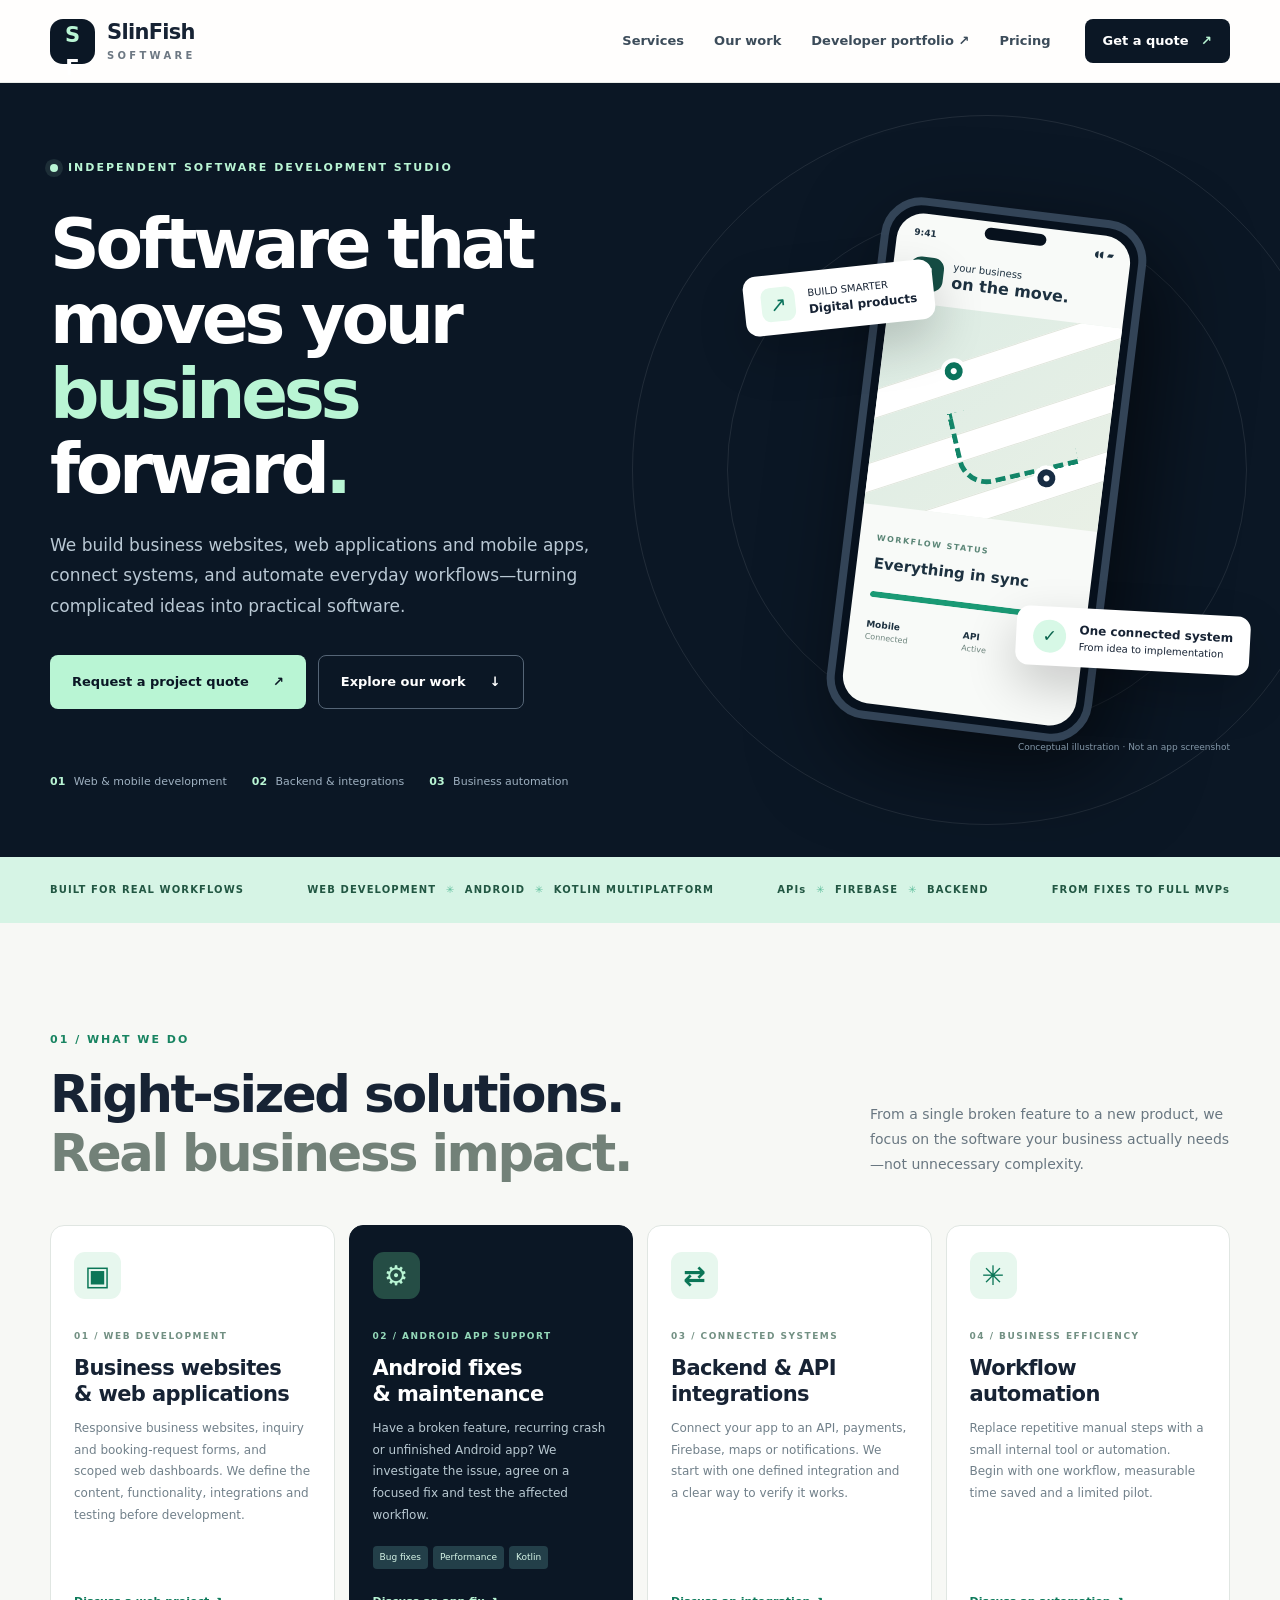
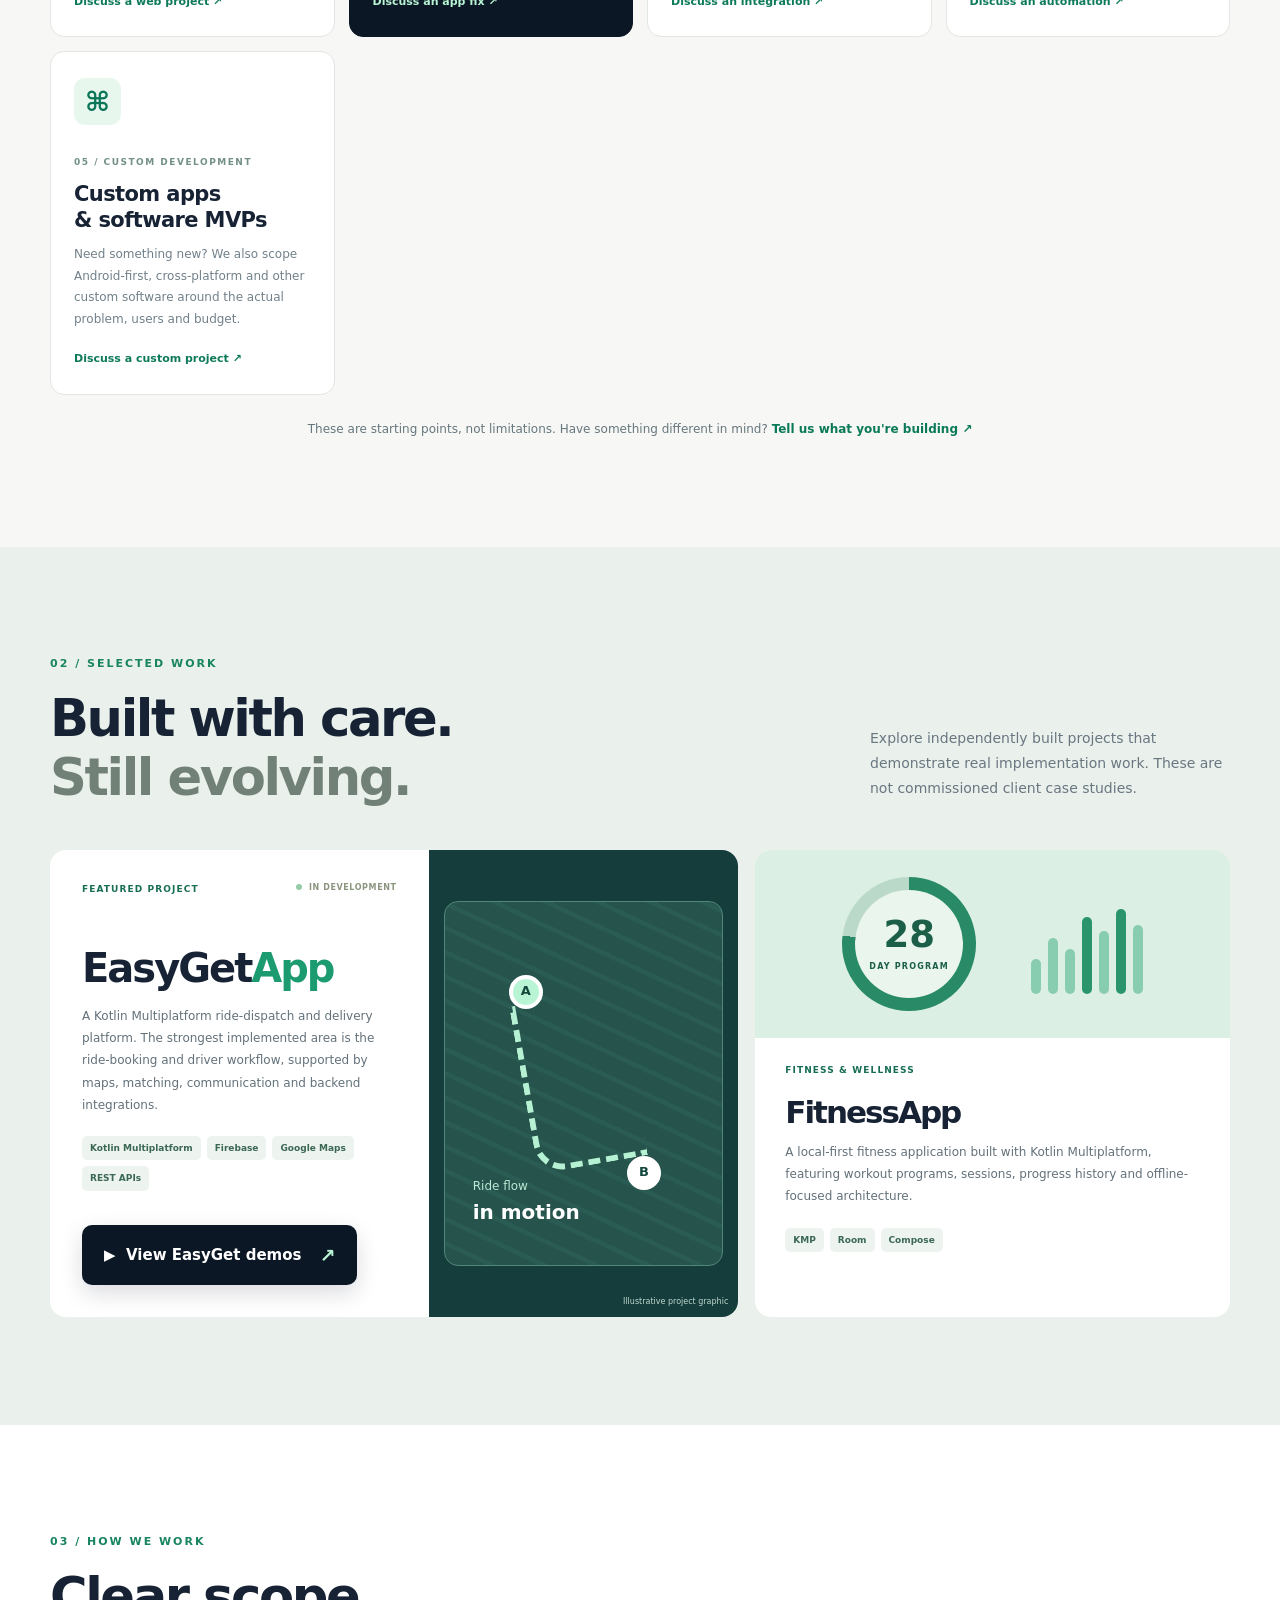
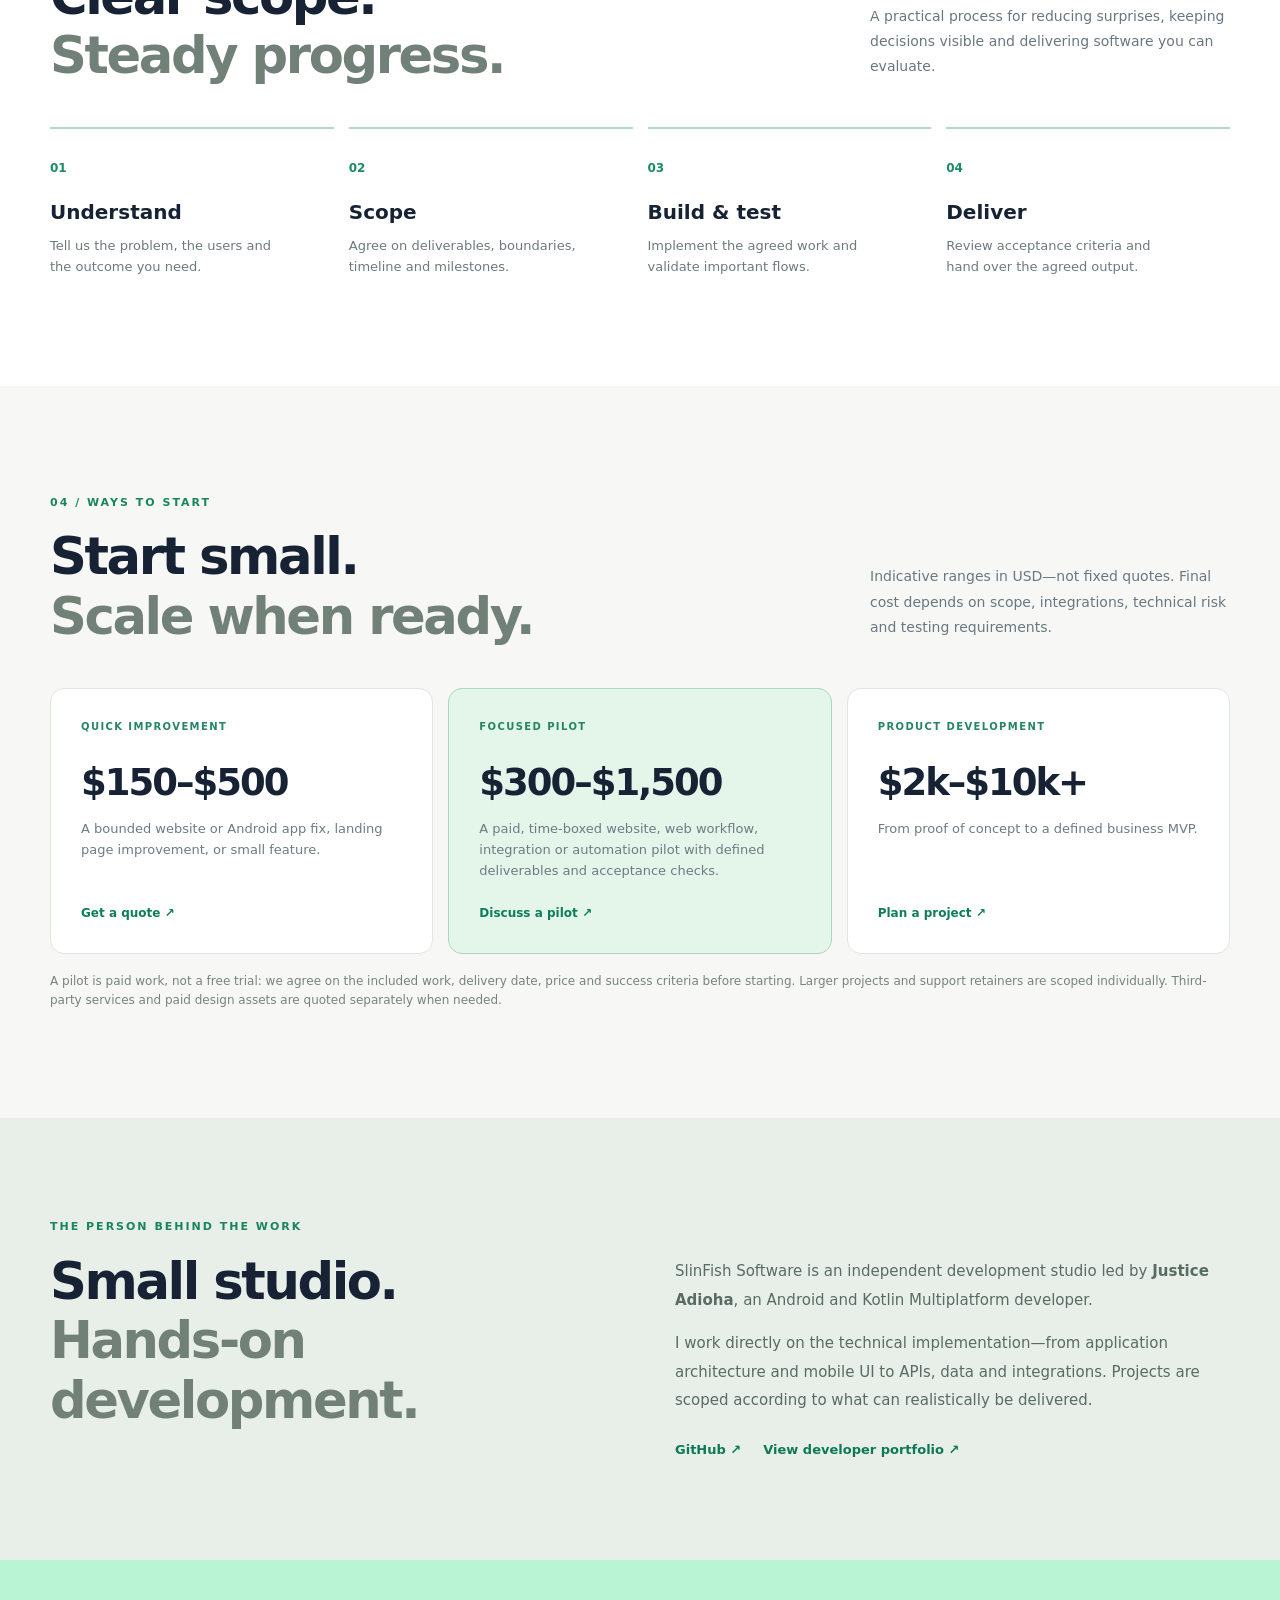
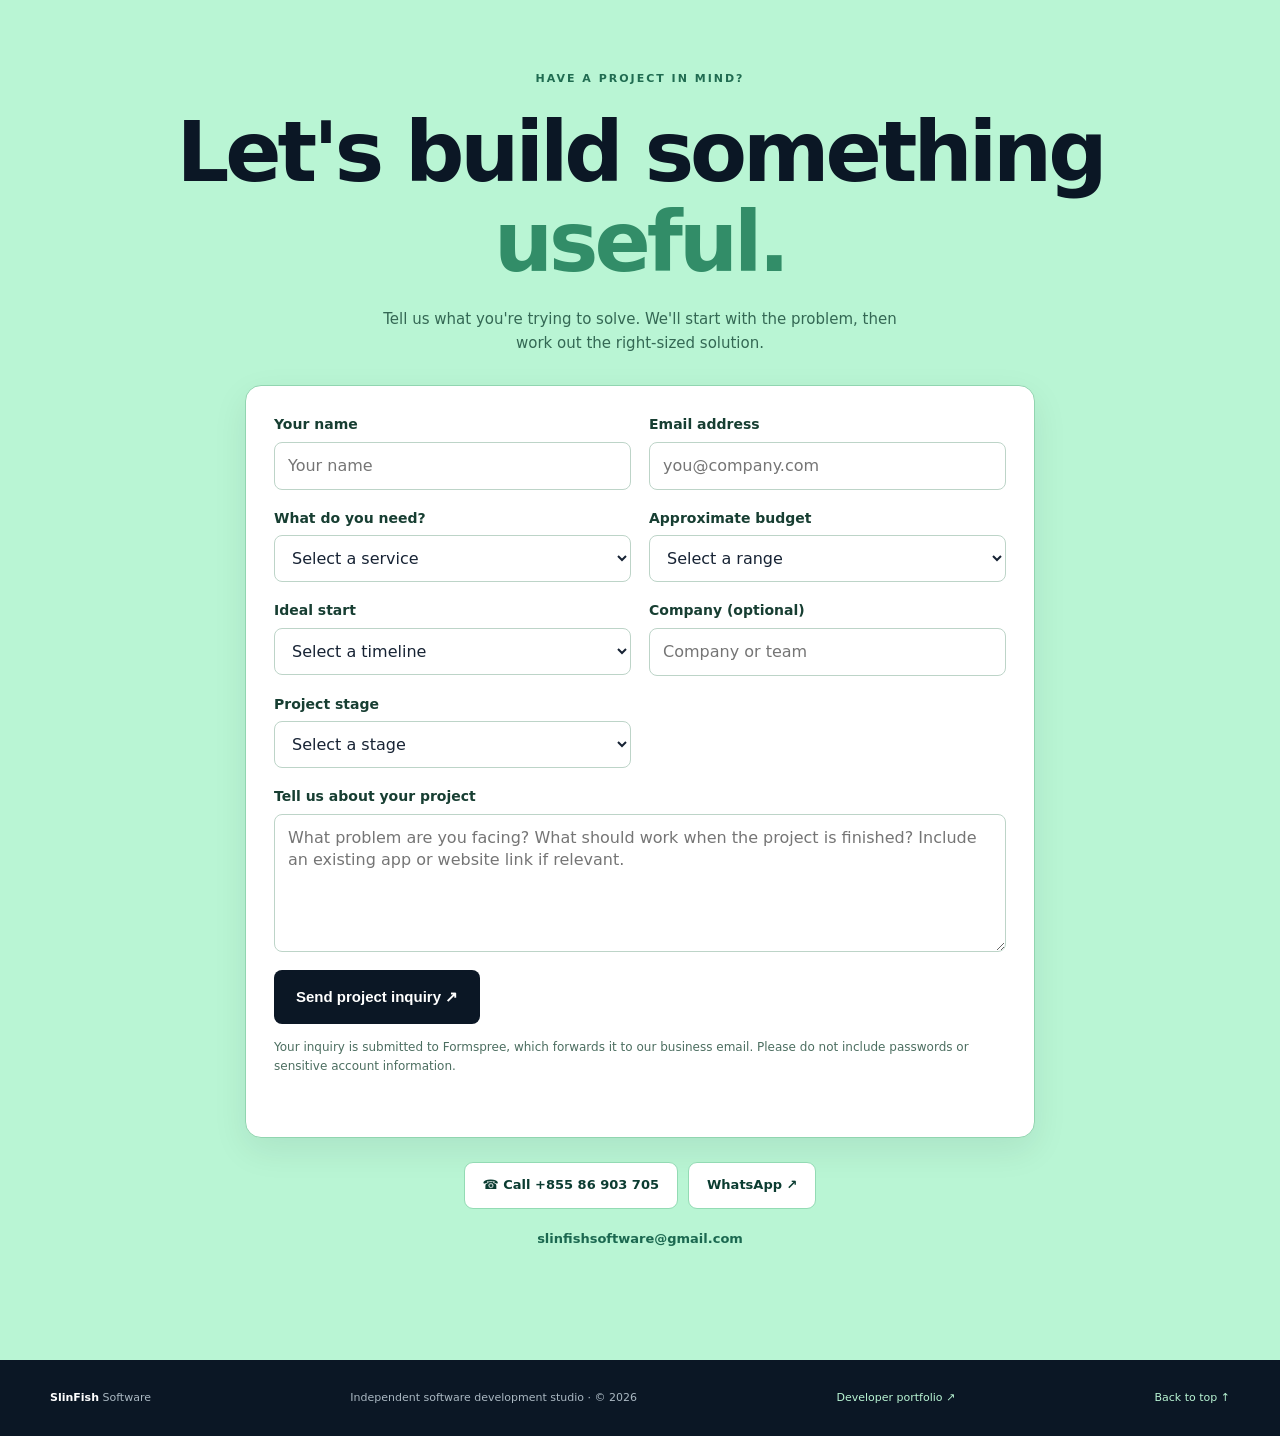
==== index.html @ 962489b9 "Add web development services and web inquiry options" ====
<!doctype html>
<html lang="en">
<head>
  <meta charset="utf-8" />
  <meta name="viewport" content="width=device-width, initial-scale=1" />
  <meta name="description" content="SlinFish Software builds business websites, web applications, Android and cross-platform mobile apps, backend integrations, and practical workflow automation." />
  <title>SlinFish Software | Web, Mobile Apps & Business Software</title>
  <link rel="stylesheet" href="style.css" />
</head>
<body>
  <header class="header">
    <div class="wrap nav">
      <a href="#home" class="brand" aria-label="SlinFish Software home"><span class="brand-mark">S<span>F</span></span><span class="brand-text"><strong>SlinFish</strong><small>SOFTWARE</small></span></a>
      <nav aria-label="Main navigation" class="nav-links" id="main-nav">
        <a href="#services">Services</a><a href="#work">Our work</a><a href="developer.html">Developer portfolio ↗</a><a href="#pricing">Pricing</a>
      </nav>
      <a class="nav-cta" href="#contact">Get a quote <span aria-hidden="true">↗</span></a>
      <button class="menu-button" type="button" aria-controls="main-nav" aria-expanded="false" aria-label="Toggle menu">☰</button>
    </div>
  </header>

  <main>
    <section id="home" class="hero">
      <div class="hero-grid wrap">
        <div class="hero-content">
          <div class="eyebrow"><span class="live-dot"></span> INDEPENDENT SOFTWARE DEVELOPMENT STUDIO</div>
          <h1>Software that<br />moves your <em>business</em><br />forward<span class="period">.</span></h1>
          <p class="hero-lead">We build business websites, web applications and mobile apps, connect systems, and automate everyday workflows—turning complicated ideas into practical software.</p>
          <div class="hero-actions">
            <a class="btn btn-mint" href="#contact">Request a project quote <span>↗</span></a>
            <a class="btn btn-outline" href="#work">Explore our work <span>↓</span></a>
          </div>
          <div class="hero-bottom"><span><b>01</b> Web & mobile development</span><span><b>02</b> Backend & integrations</span><span><b>03</b> Business automation</span></div>
        </div>
        <div class="hero-art" aria-hidden="true">
          <div class="orbit orbit-one"></div><div class="orbit orbit-two"></div>
          <div class="floating-chip chip-top"><span class="chip-icon">↗</span><span>BUILD SMARTER<br><b>Digital products</b></span></div>
          <div class="phone-shell">
            <div class="phone-speaker"></div>
            <div class="phone-screen"><div class="phone-top"><span>9:41</span><span>◖◖ ▰</span></div><div class="phone-brand"><span class="phone-logo">S</span><span>your business<br><b>on the move.</b></span></div><div class="phone-map"><div class="road road-a"></div><div class="road road-b"></div><div class="road road-c"></div><span class="pin pin-a">●</span><span class="pin pin-b">●</span><div class="map-path"></div></div><div class="phone-panel"><span class="phone-kicker">WORKFLOW STATUS</span><strong>Everything in sync</strong><div class="progress"><span></span></div><div class="phone-metrics"><span><b>Mobile</b><small>Connected</small></span><span><b>API</b><small>Active</small></span><span><b>Data</b><small>Ready</small></span></div></div></div>
          </div>
          <div class="floating-chip chip-bottom"><span class="status-circle">✓</span><span><b>One connected system</b><br>From idea to implementation</span></div>
          <span class="art-caption">Conceptual illustration · Not an app screenshot</span>
        </div>
      </div>
    </section>

    <div class="ticker"><div class="wrap ticker-inner"><span>BUILT FOR REAL WORKFLOWS</span><span>WEB DEVELOPMENT <i>✳</i> ANDROID <i>✳</i> KOTLIN MULTIPLATFORM</span><span>APIs <i>✳</i> FIREBASE <i>✳</i> BACKEND</span><span>FROM FIXES TO FULL MVPs</span></div></div>

    <section id="services" class="section services-section">
      <div class="wrap">
        <div class="section-top"><div><p class="kicker">01 / WHAT WE DO</p><h2>Right-sized solutions.<br><span>Real business impact.</span></h2></div><p class="section-aside">From a single broken feature to a new product, we focus on the software your business actually needs—not unnecessary complexity.</p></div>
        <div class="service-grid">
          <article class="service-card"><span class="service-icon">▣</span><div class="service-index">01 / WEB DEVELOPMENT</div><h3>Business websites<br>& web applications</h3><p>Responsive business websites, inquiry and booking-request forms, and scoped web dashboards. We define the content, functionality, integrations and testing before development.</p><a href="#contact">Discuss a web project ↗</a></article>
          <article class="service-card service-feature"><span class="service-icon">⚙</span><div class="service-index">02 / ANDROID APP SUPPORT</div><h3>Android fixes<br>& maintenance</h3><p>Have a broken feature, recurring crash or unfinished Android app? We investigate the issue, agree on a focused fix and test the affected workflow.</p><div class="service-tags"><span>Bug fixes</span><span>Performance</span><span>Kotlin</span></div><a href="#contact">Discuss an app fix ↗</a></article>
          <article class="service-card"><span class="service-icon">⇄</span><div class="service-index">03 / CONNECTED SYSTEMS</div><h3>Backend & API<br>integrations</h3><p>Connect your app to an API, payments, Firebase, maps or notifications. We start with one defined integration and a clear way to verify it works.</p><a href="#contact">Discuss an integration ↗</a></article>
          <article class="service-card"><span class="service-icon">✳</span><div class="service-index">04 / BUSINESS EFFICIENCY</div><h3>Workflow<br>automation</h3><p>Replace repetitive manual steps with a small internal tool or automation. Begin with one workflow, measurable time saved and a limited pilot.</p><a href="#contact">Discuss an automation ↗</a></article>
          <article class="service-card"><span class="service-icon">⌘</span><div class="service-index">05 / CUSTOM DEVELOPMENT</div><h3>Custom apps<br>& software MVPs</h3><p>Need something new? We also scope Android-first, cross-platform and other custom software around the actual problem, users and budget.</p><a href="#contact">Discuss a custom project ↗</a></article>
        </div>
        <p class="services-footnote">These are starting points, not limitations. Have something different in mind? <a href="#contact">Tell us what you're building ↗</a></p>
      </div>
    </section>

    <section id="work" class="section work-section"><div class="wrap">
      <div class="section-top"><div><p class="kicker">02 / SELECTED WORK</p><h2>Built with care.<br><span>Still evolving.</span></h2></div><p class="section-aside">Explore independently built projects that demonstrate real implementation work. These are not commissioned client case studies.</p></div>
      <div class="work-grid">
        <article class="work-card work-main"><div class="work-copy"><div class="work-topline"><span class="work-badge">FEATURED PROJECT</span><span class="work-state"><i></i> IN DEVELOPMENT</span></div><h3>EasyGet<span>App</span></h3><p>A Kotlin Multiplatform ride-dispatch and delivery platform. The strongest implemented area is the ride-booking and driver workflow, supported by maps, matching, communication and backend integrations.</p><div class="work-tech"><span>Kotlin Multiplatform</span><span>Firebase</span><span>Google Maps</span><span>REST APIs</span></div><a class="demo-button" href="developer.html#easyget-demo">▶ &nbsp;View EasyGet demos <span aria-hidden="true">↗</span></a></div><div class="work-visual"><div class="route-map"><div class="route-line"></div><div class="route-node node-one">A</div><div class="route-node node-two">B</div><div class="route-label">Ride flow <strong>in motion</strong></div></div><span class="work-visual-note">Illustrative project graphic</span></div></article>
        <article class="work-card fitness-card"><div class="fitness-art"><div class="fitness-ring"><span>28<small>DAY PROGRAM</small></span></div><div class="fitness-bars"><span></span><span></span><span></span><span></span><span></span><span></span><span></span></div></div><div class="fitness-copy"><div class="work-topline"><span class="work-badge">FITNESS & WELLNESS</span></div><h3>FitnessApp</h3><p>A local-first fitness application built with Kotlin Multiplatform, featuring workout programs, sessions, progress history and offline-focused architecture.</p><div class="work-tech"><span>KMP</span><span>Room</span><span>Compose</span></div></div></article>
      </div>
    </div></section>

    <section id="process" class="section process-section"><div class="wrap"><div class="section-top"><div><p class="kicker">03 / HOW WE WORK</p><h2>Clear scope.<br><span>Steady progress.</span></h2></div><p class="section-aside">A practical process for reducing surprises, keeping decisions visible and delivering software you can evaluate.</p></div><div class="steps"><div class="step"><span>01</span><h3>Understand</h3><p>Tell us the problem, the users and the outcome you need.</p></div><div class="step"><span>02</span><h3>Scope</h3><p>Agree on deliverables, boundaries, timeline and milestones.</p></div><div class="step"><span>03</span><h3>Build & test</h3><p>Implement the agreed work and validate important flows.</p></div><div class="step"><span>04</span><h3>Deliver</h3><p>Review acceptance criteria and hand over the agreed output.</p></div></div></div></section>

    <section id="pricing" class="section pricing-section"><div class="wrap"><div class="section-top"><div><p class="kicker">04 / WAYS TO START</p><h2>Start small.<br><span>Scale when ready.</span></h2></div><p class="section-aside">Indicative ranges in USD—not fixed quotes. Final cost depends on scope, integrations, technical risk and testing requirements.</p></div><div class="pricing-grid"><article class="pricing-card"><span>QUICK IMPROVEMENT</span><h3>$150–$500</h3><p>A bounded website or Android app fix, landing page improvement, or small feature.</p><a href="#contact">Get a quote ↗</a></article><article class="pricing-card pricing-highlight"><span>FOCUSED PILOT</span><h3>$300–$1,500</h3><p>A paid, time-boxed website, web workflow, integration or automation pilot with defined deliverables and acceptance checks.</p><a href="#contact">Discuss a pilot ↗</a></article><article class="pricing-card"><span>PRODUCT DEVELOPMENT</span><h3>$2k–$10k+</h3><p>From proof of concept to a defined business MVP.</p><a href="#contact">Plan a project ↗</a></article></div><p class="pricing-note">A pilot is paid work, not a free trial: we agree on the included work, delivery date, price and success criteria before starting. Larger projects and support retainers are scoped individually. Third-party services and paid design assets are quoted separately when needed.</p></div></section>

    <section id="about" class="about-section"><div class="wrap about-grid"><div><p class="kicker">THE PERSON BEHIND THE WORK</p><h2>Small studio.<br><span>Hands-on development.</span></h2></div><div><p>SlinFish Software is an independent development studio led by <strong>Justice Adioha</strong>, an Android and Kotlin Multiplatform developer.</p><p>I work directly on the technical implementation—from application architecture and mobile UI to APIs, data and integrations. Projects are scoped according to what can realistically be delivered.</p><div class="about-links"><a href="https://github.com/SlinFish" target="_blank" rel="noopener noreferrer">GitHub ↗</a><a href="developer.html">View developer portfolio ↗</a></div></div></div></section>

    <section id="contact" class="contact-section"><div class="wrap contact-inner"><p class="kicker">HAVE A PROJECT IN MIND?</p><h2>Let's build something<br><em>useful.</em></h2><p>Tell us what you're trying to solve. We'll start with the problem, then work out the right-sized solution.</p><form id="project-inquiry" class="inquiry-form" aria-label="Project inquiry" action="https://formspree.io/f/mljjdeyz" method="POST">
  <div class="inquiry-honeypot" aria-hidden="true"><label>Leave this field empty <input name="_honey" tabindex="-1" autocomplete="off"></label></div>
  <div class="inquiry-grid">
    <label>Your name <input name="name" required maxlength="100" autocomplete="name" placeholder="Your name"></label>
    <label>Email address <input name="email" type="email" required maxlength="200" autocomplete="email" placeholder="you@company.com"></label>
    <label>What do you need? <select name="service" required><option value="">Select a service</option><option>Business website / landing page</option><option>Web application / admin dashboard</option><option>Android app fixes & maintenance</option><option>Backend / API integration</option><option>Workflow automation</option><option>New mobile app / MVP</option><option>Website improvement / booking inquiry workflow</option><option>Other software project</option></select></label>
    <label>Approximate budget <select name="budget" required><option value="">Select a range</option><option>Under $300</option><option>$300–$1,000</option><option>$1,000–$3,000</option><option>$3,000+</option><option>Not sure yet</option></select></label>
    <label>Ideal start <select name="timeline" required><option value="">Select a timeline</option><option>As soon as possible</option><option>Within 1 month</option><option>1–3 months</option><option>Flexible / exploring</option></select></label>
    <label>Company (optional) <input name="company" maxlength="150" autocomplete="organization" placeholder="Company or team"></label>
    <label>Project stage <select name="stage" required><option value="">Select a stage</option><option>Existing app or system needs fixing</option><option>New project, requirements defined</option><option>Early idea, need help defining scope</option></select></label>
  </div>
  <label>Tell us about your project <textarea name="details" rows="5" required maxlength="3000" placeholder="What problem are you facing? What should work when the project is finished? Include an existing app or website link if relevant."></textarea></label>
  <button class="btn btn-dark" type="submit">Send project inquiry ↗</button>
  <p class="inquiry-note">Your inquiry is submitted to Formspree, which forwards it to our business email. Please do not include passwords or sensitive account information.</p>
  <p id="inquiry-status" class="inquiry-status" role="status" aria-live="polite"></p>
</form><div class="contact-methods"><a href="tel:+85586903705" aria-label="Call SlinFish Software at +855 86 903 705">☎ Call +855 86 903 705</a><a href="https://wa.me/85586903705?text=Hello%20SlinFish%20Software%2C%20I%27d%20like%20to%20discuss%20a%20project." target="_blank" rel="noopener noreferrer">WhatsApp ↗</a></div><a class="contact-email" href="mailto:slinfishsoftware@gmail.com">slinfishsoftware@gmail.com</a></div></section>
  </main>
  <footer class="footer"><div class="wrap footer-inner"><span><strong>SlinFish</strong> Software</span><span>Independent software development studio · © 2026</span><a href="developer.html">Developer portfolio ↗</a><a href="#home">Back to top ↑</a></div></footer>
  <script>const b=document.querySelector('.menu-button');const n=document.querySelector('.nav-links');b.addEventListener('click',()=>{const o=n.classList.toggle('open');b.setAttribute('aria-expanded',String(o));});n.querySelectorAll('a').forEach(a=>a.addEventListener('click',()=>{n.classList.remove('open');b.setAttribute('aria-expanded','false')}));</script>
  <script>
  (() => {
    const form = document.getElementById('project-inquiry');
    const status = document.getElementById('inquiry-status');
    const button = form.querySelector('button[type="submit"]');
    form.addEventListener('submit', async (event) => {
      event.preventDefault();
      if (!form.reportValidity()) return;
      status.textContent = '';
      status.className = 'inquiry-status';
      button.disabled = true;
      button.textContent = 'Sending…';
      try {
        const data = new FormData(form);
        if (data.get('_honey')) return;
        // Formspree accepts multipart FormData with Accept: application/json.
        const response = await fetch(form.action, {
          method: 'POST',
          headers: { 'Accept': 'application/json' },
          body: data
        });
        const responseText = await response.text();
        let result;
        try { result = JSON.parse(responseText); }
        catch (_) { throw new Error('Unexpected response (HTTP ' + response.status + ')'); }
        // FormSubmit may return HTTP 200 even on failure, and "false" as a string.
        if (!response.ok || (result.ok !== true && String(result.success).toLowerCase() !== 'true')) {
          throw new Error(result.message || 'Your inquiry could not be delivered.');
        }
        status.className = 'inquiry-status inquiry-success';
        status.textContent = 'Thank you! Your project inquiry was submitted. We will review it and reply by email.';
        form.reset();
      } catch (error) {
        status.className = 'inquiry-status inquiry-error';
        const message = String(error.message || '');
        // Never display raw server responses, which may contain submitted form data.
        const needsActivation = /activation|activate form|confirm your email|verify your email|unverified/i.test(message);
        status.textContent = needsActivation
          ? 'Form verification may be pending. Check the Formspree dashboard and business email, then try again.'
          : 'Submission could not be confirmed. Please use the email or WhatsApp contact option below. (Diagnostic: ' + (/Unexpected response/.test(message) ? 'unexpected provider response' : /Failed to fetch|NetworkError|Load failed/i.test(message) ? 'network or cross-origin error' : 'provider rejection') + ')';
      } finally {
        button.disabled = false;
        button.textContent = 'Send project inquiry ↗';
      }
    });
  })();
  </script>
</body>
</html>
---- style.css ----
:root{--navy:#0b1725;--navy2:#102337;--mint:#b9f5d4;--mint2:#7bdbb5;--paper:#f7f8f5;--ink:#172334;--muted:#627080;--border:#e0e6e2;--max:1180px}*{box-sizing:border-box}html{scroll-behavior:smooth}body{margin:0;font-family:Inter,ui-sans-serif,system-ui,-apple-system,'Segoe UI',sans-serif;color:var(--ink);background:var(--paper);line-height:1.6}a{color:inherit;text-decoration:none}.wrap{width:min(var(--max),calc(100% - 64px));margin:auto}.header{position:sticky;top:0;z-index:40;background:#fffefdf5;border-bottom:1px solid #e9ece8;backdrop-filter:blur(16px)}.nav{display:flex;align-items:center;min-height:82px;gap:34px}.brand{display:flex;align-items:center;gap:12px;margin-right:auto}.brand-mark{display:grid;place-items:center;width:45px;height:45px;border-radius:13px;background:var(--navy);color:var(--mint);font-size:21px;font-weight:900;letter-spacing:-3px;padding-right:3px}.brand-mark span{color:white}.brand-text{display:flex;flex-direction:column;line-height:1.1}.brand-text strong{font-size:21px;letter-spacing:-.7px}.brand-text small{font-size:10px;letter-spacing:3.3px;color:#6d7883;font-weight:800;margin-top:5px}.nav-links{display:flex;gap:30px;font-size:13px;font-weight:650;color:#3c4c5a}.nav-links a:hover{color:#1a916b}.nav-cta{padding:12px 18px;background:var(--navy);border-radius:8px;color:white;font-size:13px;font-weight:800;white-space:nowrap}.nav-cta span{margin-left:8px;color:var(--mint)}.menu-button{display:none}.hero{background:var(--navy);color:white;overflow:hidden}.hero-grid{display:grid;grid-template-columns:1.15fr .85fr;min-height:660px;align-items:center;gap:36px}.hero-content{padding:76px 0 66px;position:relative;z-index:2}.eyebrow,.kicker{font-size:11px;font-weight:900;letter-spacing:2px}.eyebrow{color:var(--mint);display:flex;align-items:center;gap:10px}.live-dot{width:8px;height:8px;background:var(--mint);border-radius:50%;box-shadow:0 0 0 5px #b9f5d41a}.hero h1{font-size:clamp(48px,5.4vw,79px);line-height:1.085;letter-spacing:-4.3px;margin:30px 0 23px;font-weight:800}.hero h1 em,.contact-inner h2 em{font-style:normal;color:var(--mint)}.period{color:var(--mint)}.hero-lead{font-size:17px;max-width:565px;color:#b9c8d4;line-height:1.8}.hero-actions{display:flex;flex-wrap:wrap;gap:12px;margin-top:34px}.btn{display:inline-flex;align-items:center;justify-content:space-between;gap:24px;padding:15px 22px;border-radius:8px;font-size:13px;font-weight:800;min-height:54px}.btn-mint{background:var(--mint);color:var(--navy)}.btn-outline{border:1px solid #556576;color:white}.btn:hover,.nav-cta:hover{transform:translateY(-2px);transition:transform .2s}.hero-bottom{display:flex;gap:25px;margin-top:64px;flex-wrap:wrap;color:#9eb0c0;font-size:11px}.hero-bottom b{color:var(--mint);margin-right:5px}.hero-art{height:600px;position:relative;display:grid;place-items:center}.orbit{position:absolute;border:1px solid #ffffff17;border-radius:50%}.orbit-one{width:520px;height:520px}.orbit-two{width:710px;height:710px}.phone-shell{position:relative;width:267px;height:525px;border:8px solid #334457;border-radius:41px;background:#07111d;box-shadow:20px 30px 90px #0009;transform:rotate(7deg);padding:8px}.phone-speaker{position:absolute;top:14px;left:95px;width:62px;height:12px;border-radius:12px;background:#07111d;z-index:2}.phone-screen{height:100%;border-radius:27px;overflow:hidden;background:#f8faf8;color:#1d3140}.phone-top{display:flex;justify-content:space-between;padding:12px 17px 0;font-size:9px;font-weight:900}.phone-brand{display:flex;align-items:center;gap:9px;padding:17px 17px 13px;font-size:10px;line-height:1.3}.phone-brand b{font-size:16px}.phone-logo{display:grid;place-items:center;width:34px;height:34px;background:#154e45;border-radius:11px;color:white;font-size:19px;font-weight:900}.phone-map{height:205px;background:linear-gradient(135deg,#dcece4,#e9f0e6);position:relative;overflow:hidden}.road{position:absolute;background:#fff;border:1px solid #e0e6dc;transform:rotate(-25deg);width:400px;height:28px;left:-70px}.road-a{top:30px}.road-b{top:105px}.road-c{top:174px}.pin{position:absolute;z-index:2;background:#0b735c;color:white;width:26px;height:26px;display:grid;place-items:center;border:4px solid white;border-radius:50%;font-size:8px}.pin-a{top:50px;left:60px}.pin-b{top:145px;left:165px;background:#172c43}.map-path{position:absolute;top:84px;left:81px;width:118px;height:78px;border-left:5px dashed #128568;border-bottom:5px dashed #128568;transform:rotate(-20deg);border-radius:0 0 0 30px}.phone-panel{padding:17px}.phone-kicker{font-size:8px;color:#5a8576;font-weight:900;letter-spacing:1.5px}.phone-panel strong{display:block;font-size:15px;margin:3px 0 16px}.progress{height:6px;background:#e3eae6;border-radius:9px;overflow:hidden}.progress span{display:block;width:83%;height:100%;background:#1a9a75;border-radius:9px}.phone-metrics{display:flex;justify-content:space-between;margin-top:20px}.phone-metrics span{display:flex;flex-direction:column;font-size:9px}.phone-metrics small{font-size:8px;color:#6d847d}.floating-chip{position:absolute;z-index:3;background:#fff;color:#172334;box-shadow:0 20px 50px #0003;border-radius:13px;display:flex;align-items:center;gap:13px;padding:13px 17px;font-size:10px;line-height:1.5}.floating-chip b{font-size:12px}.chip-top{top:98px;left:0;transform:rotate(-6deg)}.chip-bottom{bottom:100px;right:-20px;transform:rotate(3deg)}.chip-icon{display:grid;place-items:center;width:34px;height:34px;border-radius:9px;background:#e5f9ed;color:#0b735c;font-size:20px}.status-circle{display:grid;place-items:center;width:33px;height:33px;background:#d7f8e6;color:#09644d;border-radius:50%;font-size:17px;font-weight:900}.art-caption{position:absolute;bottom:16px;right:0;font-size:9px;color:#8397a8}.ticker{background:#d6f4e5}.ticker-inner{min-height:66px;display:flex;justify-content:space-between;align-items:center;gap:22px;font-size:10px;letter-spacing:1.1px;font-weight:850;color:#225743}.ticker i{color:#5dbe9b;font-style:normal;padding:0 5px}.section{padding:108px 0}.section-top{display:flex;justify-content:space-between;gap:50px;align-items:end;margin-bottom:42px}.kicker{color:#188461;margin:0 0 16px}.section h2,.about-section h2{font-size:clamp(35px,4vw,53px);line-height:1.16;letter-spacing:-2.4px;margin:0;font-weight:800}.section h2 span,.about-section h2 span{color:#728178}.section-aside{max-width:360px;color:#697781;font-size:14px;margin:0 0 6px;line-height:1.8}.services-section{background:#f7f8f5}.service-grid{display:grid;grid-template-columns:repeat(4,1fr);gap:14px}.service-card{min-height:340px;display:flex;flex-direction:column;background:#fff;border:1px solid var(--border);border-radius:14px;padding:26px 23px}.service-feature{background:var(--navy);color:white;border-color:var(--navy)}.service-icon{width:47px;height:47px;border-radius:11px;background:#e7f7ee;color:#0b7657;display:grid;place-items:center;font-size:27px;font-weight:700;margin-bottom:30px}.service-feature .service-icon{background:#254d45;color:var(--mint)}.service-index{font-size:9px;letter-spacing:1.5px;font-weight:850;color:#729083}.service-feature .service-index{color:#94d8b9}.service-card h3{font-size:21px;line-height:1.25;letter-spacing:-.6px;margin:11px 0}.service-card p{font-size:12px;line-height:1.8;color:#71808a;margin:0 0 20px}.service-feature p{color:#b8c8d1}.service-card>a{margin-top:auto;font-size:11px;font-weight:850;color:#0d7a5a}.service-feature>a{color:var(--mint)}.service-tags{display:flex;gap:5px;flex-wrap:wrap;margin:0 0 24px}.service-tags span{font-size:9px;background:#233f49;border-radius:4px;padding:4px 7px;color:#d5f4e6}.services-footnote{text-align:center;color:#66767d;font-size:12px;margin:25px 0 0}.services-footnote a{color:#0a7958;font-weight:800}.work-section{background:#eaf0eb}.work-grid{display:grid;grid-template-columns:1.45fr 1fr;gap:17px}.work-card{border-radius:16px;overflow:hidden;background:#fff}.work-main{display:grid;grid-template-columns:1.1fr .9fr;min-height:435px}.work-copy{padding:32px}.work-topline{display:flex;justify-content:space-between;gap:12px;align-items:center}.work-badge{font-size:9px;font-weight:900;letter-spacing:1.1px;color:#176e55}.work-state{font-size:8px;font-weight:900;letter-spacing:.6px;color:#8a947e;white-space:nowrap}.work-state i{display:inline-block;width:6px;height:6px;background:#96cba8;border-radius:50%;margin-right:4px}.work-card h3{font-size:40px;line-height:1.1;letter-spacing:-2px;margin:50px 0 15px}.work-card h3 span{color:#1d9b70}.work-card p{font-size:12px;line-height:1.85;color:#63717a}.work-tech{display:flex;flex-wrap:wrap;gap:6px;margin:20px 0}.work-tech span{padding:5px 8px;background:#edf4ef;color:#3b6755;border-radius:5px;font-size:9px;font-weight:750}.work-copy>a{display:inline-block;font-size:12px;font-weight:850;color:#137b5a;margin-top:20px}.work-visual{position:relative;display:grid;place-items:center;background:#153d3b;overflow:hidden}.route-map{position:relative;width:90%;height:78%;border-radius:14px;background:repeating-linear-gradient(25deg,#26544d 0,#26544d 17px,#2b5c54 18px,#2b5c54 22px);border:1px solid #51867a}.route-line{position:absolute;top:26%;left:28%;height:47%;width:40%;border-bottom:6px dashed #b5f1d2;border-left:6px dashed #b5f1d2;border-radius:0 0 0 30px;transform:rotate(-10deg)}.route-node{position:absolute;width:34px;height:34px;border-radius:50%;display:grid;place-items:center;background:#b9f5d4;color:#15483d;font-size:13px;font-weight:900;border:4px solid #fff}.node-one{top:20%;left:23%}.node-two{top:70%;right:22%;background:#fff}.route-label{position:absolute;bottom:10%;left:10%;color:#bce9d5;font-size:12px}.route-label strong{display:block;font-size:20px;color:#fff}.work-visual-note{position:absolute;bottom:8px;right:10px;color:#c0d6d0;font-size:8px}.fitness-card{display:flex;flex-direction:column}.fitness-art{height:188px;background:#dcefe5;display:flex;justify-content:center;align-items:center;gap:55px}.fitness-ring{width:134px;height:134px;border-radius:50%;background:conic-gradient(#288a67 0 77%,#bbd9c9 77% 100%);display:grid;place-items:center}.fitness-ring>span{width:108px;height:108px;background:#e9f5ed;border-radius:50%;display:flex;align-items:center;justify-content:center;flex-direction:column;font-size:37px;line-height:1;font-weight:900;color:#1b5f49}.fitness-ring small{font-size:8px;letter-spacing:1.2px;margin-top:10px}.fitness-bars{display:flex;gap:7px;align-items:end;height:100px}.fitness-bars span{display:block;width:10px;height:35px;border-radius:7px;background:#89cdb0}.fitness-bars span:nth-child(2){height:56px}.fitness-bars span:nth-child(3){height:45px}.fitness-bars span:nth-child(4){height:77px;background:#2a946d}.fitness-bars span:nth-child(5){height:63px}.fitness-bars span:nth-child(6){height:85px;background:#2a946d}.fitness-bars span:nth-child(7){height:69px}.fitness-copy{padding:25px 30px}.fitness-copy h3{font-size:31px;margin:18px 0 12px}.process-section{background:#fff}.steps{display:grid;grid-template-columns:repeat(4,1fr);gap:15px}.step{border-top:2px solid #b2d9c4;padding:25px 12px 0 0}.step>span{color:#1c8c68;font-size:12px;font-weight:900}.step h3{font-size:20px;margin:16px 0 8px}.step p{font-size:13px;color:#6c7a80;margin:0;max-width:230px}.pricing-section{background:#f7f8f5}.pricing-grid{display:grid;grid-template-columns:repeat(3,1fr);gap:15px}.pricing-card{background:#fff;border:1px solid var(--border);border-radius:14px;padding:30px;min-height:235px;display:flex;flex-direction:column}.pricing-card>span{font-size:10px;color:#258564;font-weight:900;letter-spacing:1.4px}.pricing-card h3{font-size:37px;letter-spacing:-2px;margin:18px 0 7px}.pricing-card p{color:#6d7b84;font-size:13px;margin:0 0 22px}.pricing-card>a{margin-top:auto;font-size:12px;font-weight:850;color:#0d7e5a}.pricing-highlight{background:#e4f5e9;border-color:#abd8bf}.pricing-note{font-size:12px;color:#76837b;margin:18px 0 0}.about-section{padding:100px 0;background:#e8efe9}.about-grid{display:grid;grid-template-columns:1fr 1fr;gap:70px}.about-grid>div:nth-child(2){padding-top:24px}.about-grid p:not(.kicker){font-size:15px;line-height:1.9;color:#596b65}.about-links{display:flex;gap:22px;margin-top:25px;font-weight:850;color:#0c7957;font-size:13px}.contact-section{background:#b9f5d4;text-align:center;padding:110px 0}.contact-inner .kicker{color:#206c51}.contact-inner h2{font-size:clamp(48px,7vw,83px);line-height:1.08;letter-spacing:-4px;margin:20px 0;color:var(--navy)}.contact-inner h2 em{color:#328d68}.contact-inner>p:not(.kicker){max-width:520px;margin:0 auto 30px;color:#346854;font-size:15px}.btn-dark{background:var(--navy);color:white}.contact-email{display:block;margin-top:20px;font-size:13px;font-weight:750;color:#1b6850}.footer{background:#0b1725;color:#aab8c2;padding:29px 0}.footer-inner{display:flex;justify-content:space-between;align-items:center;gap:20px;font-size:11px}.footer strong{color:white}.footer a{color:#b9f5d4}
@media(max-width:1100px){.hero-grid{grid-template-columns:1fr .8fr}.hero h1{font-size:60px}.service-grid{grid-template-columns:repeat(2,1fr)}.work-grid{grid-template-columns:1fr}.work-main{grid-template-columns:1.2fr .8fr}.nav-links{gap:17px}}
@media(max-width:760px){.wrap{width:min(var(--max),calc(100% - 34px))}.nav{min-height:72px}.brand-text strong{font-size:18px}.nav-cta{margin-left:auto;padding:11px}.menu-button{display:block;border:0;background:none;font-size:23px;color:var(--navy);cursor:pointer}.nav-links{display:none;position:absolute;left:0;right:0;top:72px;background:white;padding:22px;box-shadow:0 12px 22px #0002;flex-direction:column;gap:18px}.nav-links.open{display:flex}.hero-grid{grid-template-columns:1fr;gap:0}.hero-content{padding:72px 0 12px}.hero h1{font-size:clamp(43px,9vw,66px);letter-spacing:-2.8px}.hero-art{height:475px}.phone-shell{transform:rotate(5deg) scale(.77)}.chip-top{top:70px;left:3%}.chip-bottom{bottom:45px;right:3%}.hero-bottom{margin-top:37px}.ticker-inner{flex-wrap:wrap;justify-content:center;padding:17px 0;min-height:0;gap:12px}.ticker-inner span{font-size:9px}.section{padding:75px 0}.section-top{display:block}.section-aside{margin-top:19px;max-width:520px}.work-main{grid-template-columns:1fr}.work-visual{height:230px}.steps,.pricing-grid{grid-template-columns:repeat(2,1fr)}.about-grid{grid-template-columns:1fr;gap:10px}.about-grid>div:nth-child(2){padding-top:0}.footer-inner{flex-wrap:wrap}.contact-section{padding:80px 0}}
@media(max-width:500px){.nav-cta{font-size:11px;padding:10px 11px}.nav-cta span{display:none}.hero-actions{flex-direction:column;align-items:stretch}.hero-actions .btn{justify-content:space-between}.hero-bottom{gap:12px}.hero-bottom span{font-size:10px}.service-grid,.steps,.pricing-grid{grid-template-columns:1fr}.service-card{min-height:270px}.section h2,.about-section h2{font-size:38px}.work-copy{padding:24px}.work-card h3{margin-top:35px}.floating-chip{transform:none}.chip-top{left:0}.chip-bottom{right:0}.fitness-art{gap:25px}.footer-inner{flex-direction:column;align-items:start}.contact-inner h2{letter-spacing:-2px}}

/* Client-friendly demo and contact actions */
.work-copy>a.demo-button{display:inline-flex;align-items:center;gap:18px;background:var(--navy);color:#fff;padding:15px 22px;border-radius:10px;font-size:15px;font-weight:850;margin-top:14px;box-shadow:0 8px 22px #0b172526;transition:transform .2s,background .2s}
.work-copy>a.demo-button:hover{transform:translateY(-2px);background:#1a4e43}
.work-copy>a.demo-button span{color:var(--mint);font-size:19px}
.contact-methods{display:flex;justify-content:center;flex-wrap:wrap;gap:10px;margin:24px auto 0}
.contact-methods a,.contact-methods span{display:inline-flex;align-items:center;padding:12px 18px;background:#fff;border-radius:9px;font-size:13px;font-weight:850;color:#0b3c31;border:1px solid #93dbb4}
.contact-methods a:hover{background:#eafff3}
.contact-methods .telegram-pending{opacity:.65;border-style:dashed;cursor:default}
@media(max-width:500px){.work-copy>a.demo-button{width:100%;justify-content:center}.contact-methods{flex-direction:column}.contact-methods a,.contact-methods span{justify-content:center}}

/* Structured inquiry: lightweight and responsive, no external form service */
.inquiry-form{max-width:790px;margin:30px auto 0;text-align:left;background:#ffffff;border:1px solid #91d5b0;border-radius:16px;padding:28px;box-shadow:0 12px 35px #0b172514}
.inquiry-grid{display:grid;grid-template-columns:repeat(2,minmax(0,1fr));gap:17px}
.inquiry-form label{display:flex;flex-direction:column;gap:7px;font-size:13px;font-weight:750;color:#173e32;margin-bottom:17px}
.inquiry-form input,.inquiry-form select,.inquiry-form textarea{width:100%;border:1px solid #bdd4c8;border-radius:8px;padding:12px 13px;background:#fff;color:#172334;font:inherit;font-weight:400;min-height:46px}
.inquiry-form textarea{resize:vertical;min-height:120px}
.inquiry-form input:focus,.inquiry-form select:focus,.inquiry-form textarea:focus{outline:2px solid #218c69;outline-offset:2px}
.inquiry-form button{border:0;cursor:pointer}
.inquiry-note{font-size:12px!important;color:#4c6e60!important;margin:14px 0 0!important;max-width:none!important}
@media(max-width:600px){.inquiry-form{padding:19px}.inquiry-grid{grid-template-columns:1fr;gap:0}.inquiry-form button{width:100%;justify-content:center}}

/* FormSubmit AJAX delivery state */
.inquiry-honeypot{position:absolute!important;left:-10000px!important;width:1px;height:1px;overflow:hidden}
.inquiry-form button:disabled{opacity:.65;cursor:wait}
.inquiry-status{min-height:1.5em;margin:14px 0 0;font-size:13px;font-weight:700}
.inquiry-success{color:#126044}
.inquiry-error{color:#9d2828}

/* Contact section uses .contact-inner label/input rules from the legacy contact design.
   Explicit, higher-specificity form selectors keep controls in a responsive card. */
.contact-section .contact-inner .inquiry-form{display:block;width:100%;max-width:790px;margin:30px auto 0;padding:28px;text-align:left;background:#fff;border:1px solid #91d5b0;border-radius:16px;box-shadow:0 12px 35px #0b172514}
.contact-section .contact-inner .inquiry-grid{display:grid;grid-template-columns:repeat(2,minmax(0,1fr));gap:0 18px;align-items:start}
.contact-section .contact-inner .inquiry-form label{display:flex;flex-direction:column;align-items:stretch;gap:7px;width:100%;min-width:0;margin:0 0 18px;text-align:left;font-size:14px;line-height:1.45;font-weight:700;color:#173e32}
.contact-section .contact-inner .inquiry-form input,.contact-section .contact-inner .inquiry-form select,.contact-section .contact-inner .inquiry-form textarea{display:block;width:100%;max-width:100%;min-width:0;margin:0;padding:12px 13px;border:1px solid #bdd4c8;border-radius:8px;background:#fff;color:#172334;font:inherit;font-size:16px;font-weight:400;line-height:1.4;min-height:46px;box-sizing:border-box}
.contact-section .contact-inner .inquiry-form textarea{min-height:130px;resize:vertical}
.contact-section .contact-inner .inquiry-form .inquiry-honeypot{display:none!important}
.contact-section .contact-inner .inquiry-form button{display:inline-flex;align-items:center;justify-content:center;max-width:100%;font-size:15px}
.contact-section .contact-inner .inquiry-form .inquiry-note{font-size:12px!important;line-height:1.6;margin:14px 0 0!important;color:#4c6e60!important;text-align:left}
@media(max-width:640px){.contact-section .contact-inner .inquiry-form{padding:20px 16px;margin-top:24px}.contact-section .contact-inner .inquiry-grid{grid-template-columns:minmax(0,1fr);gap:0}.contact-section .contact-inner .inquiry-form button{width:100%}}
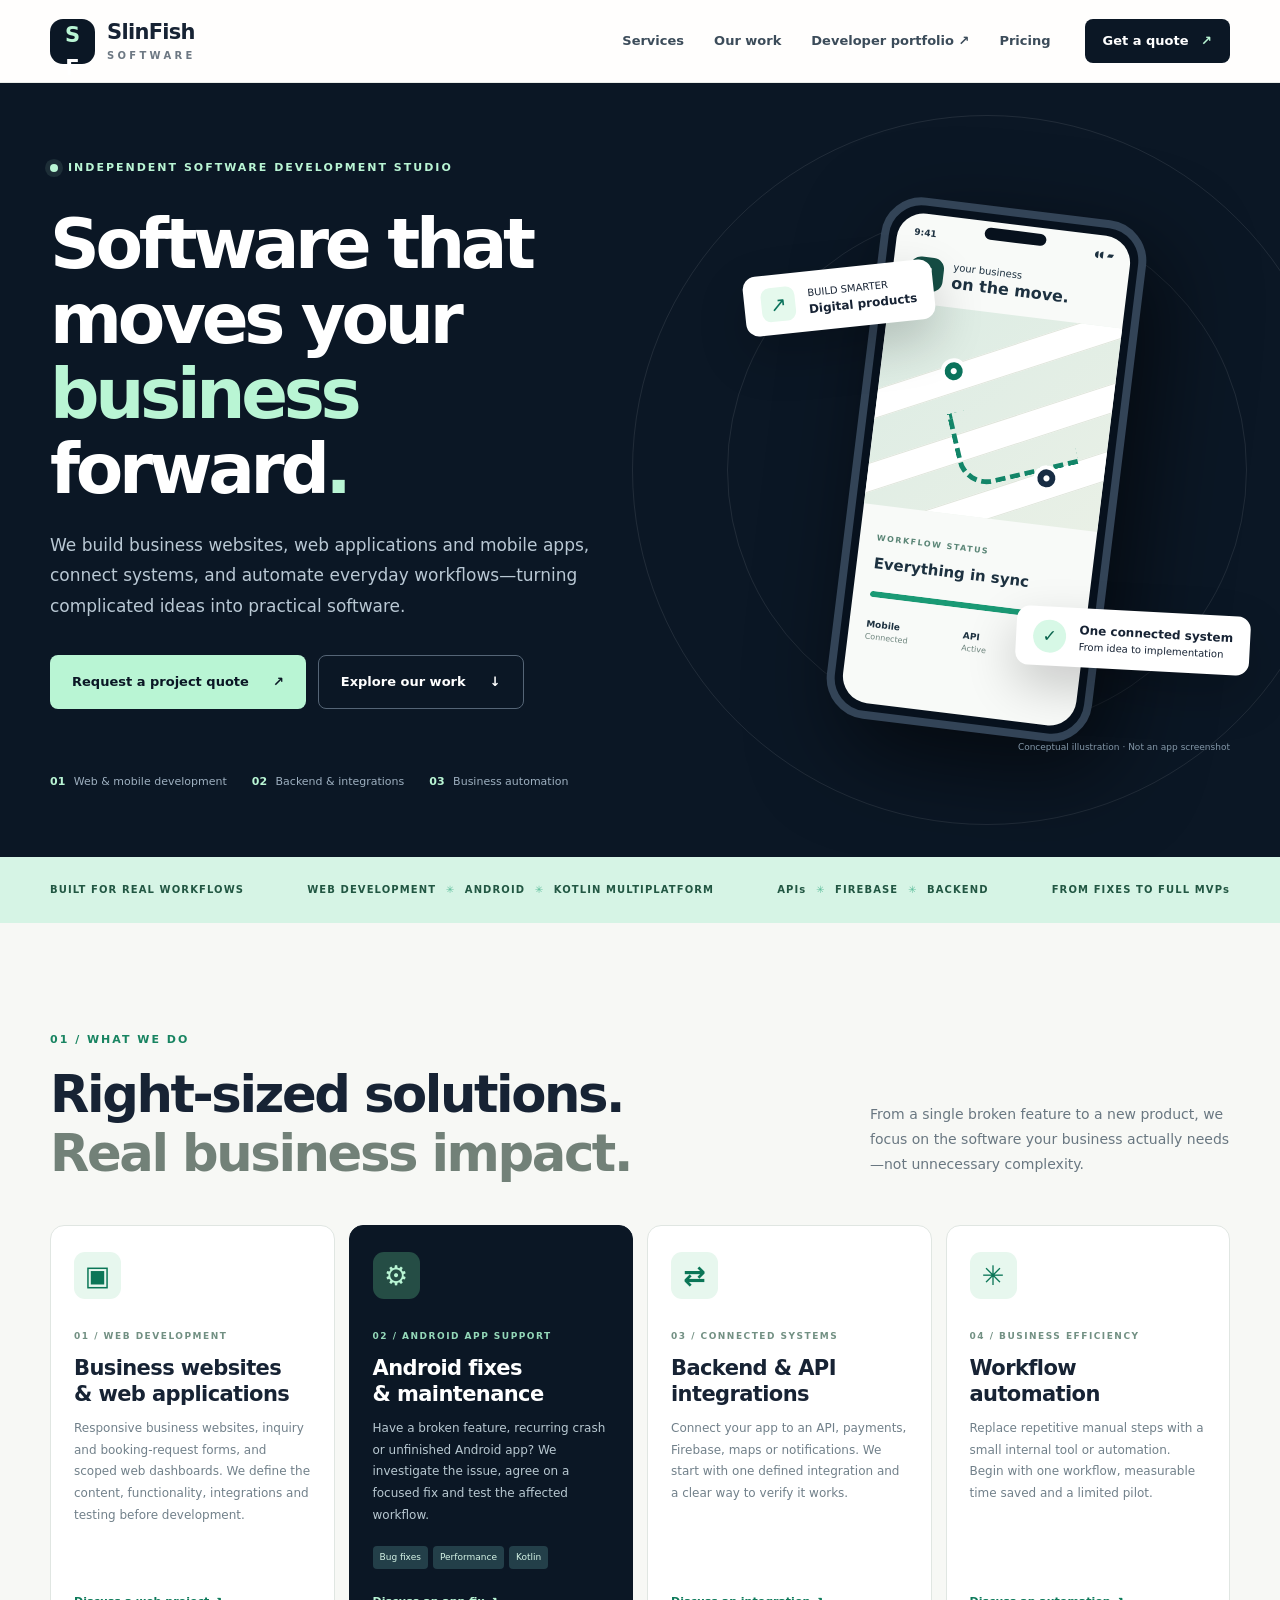
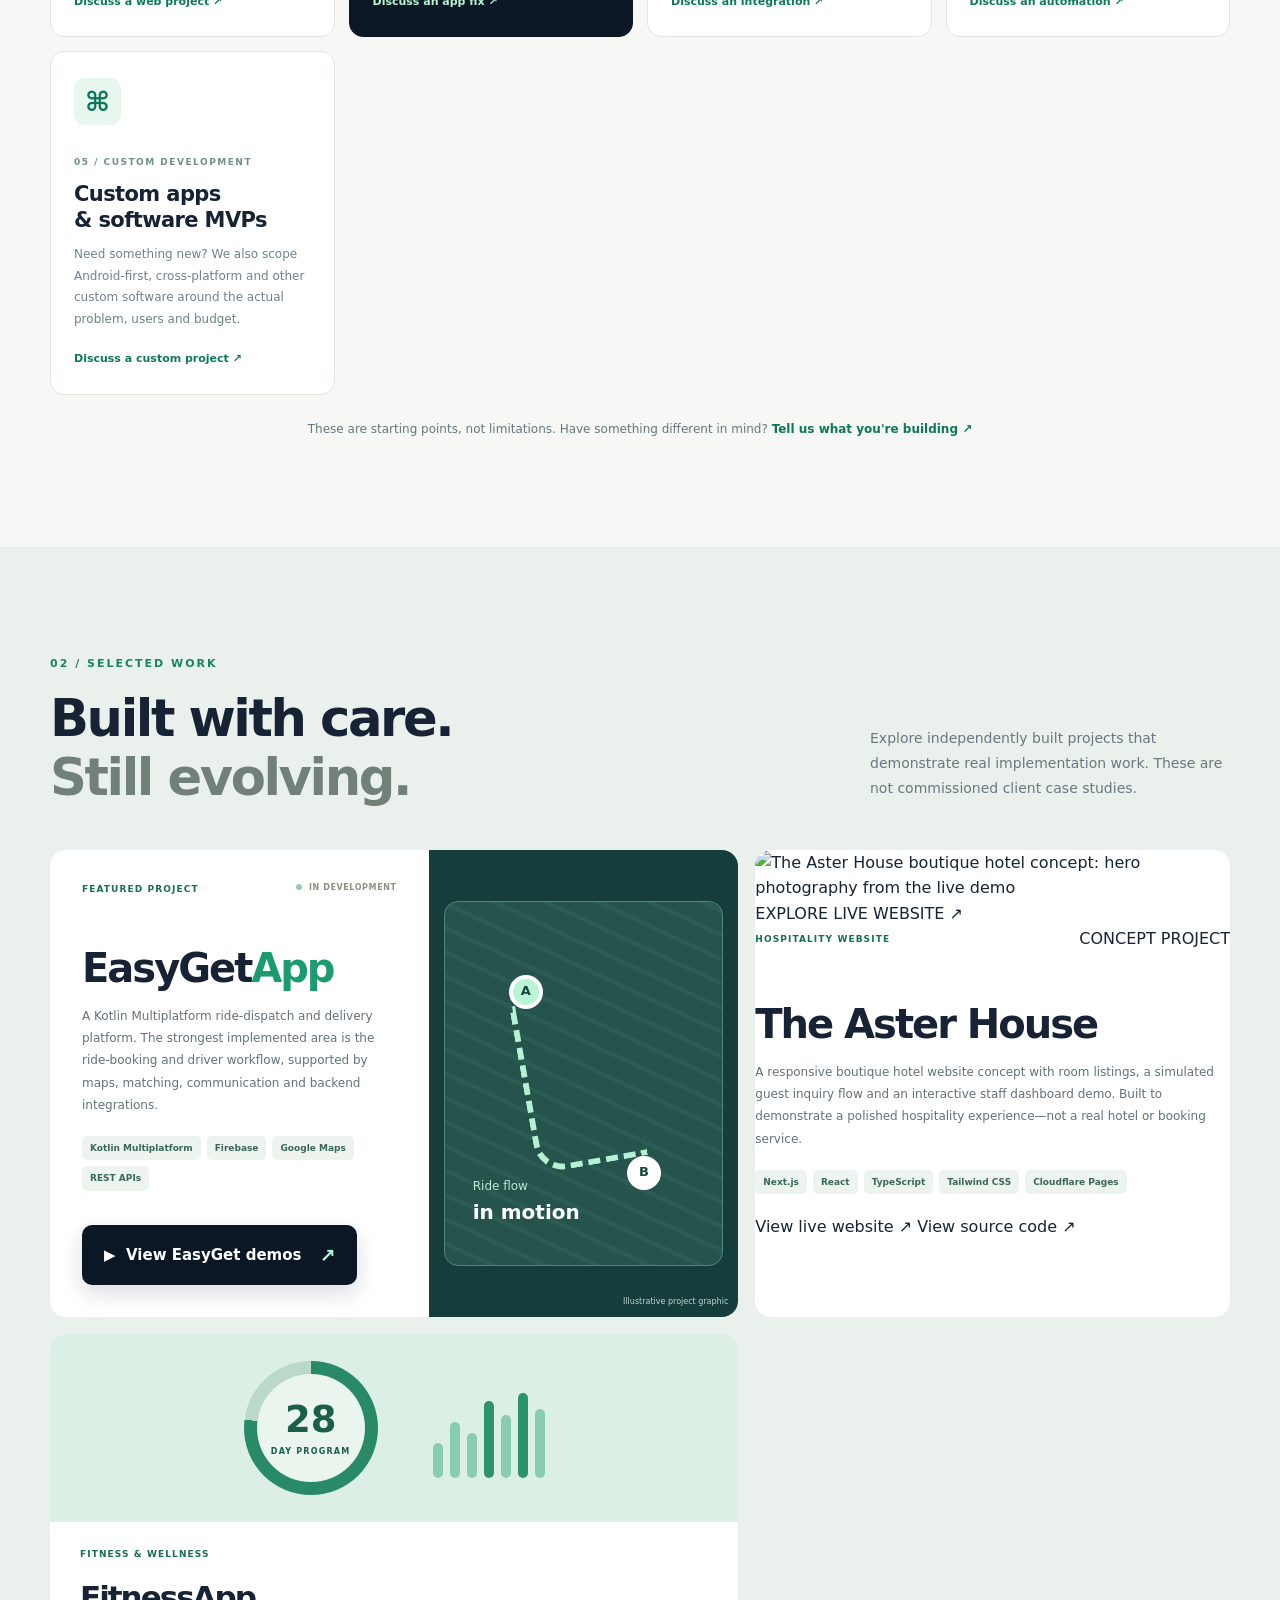
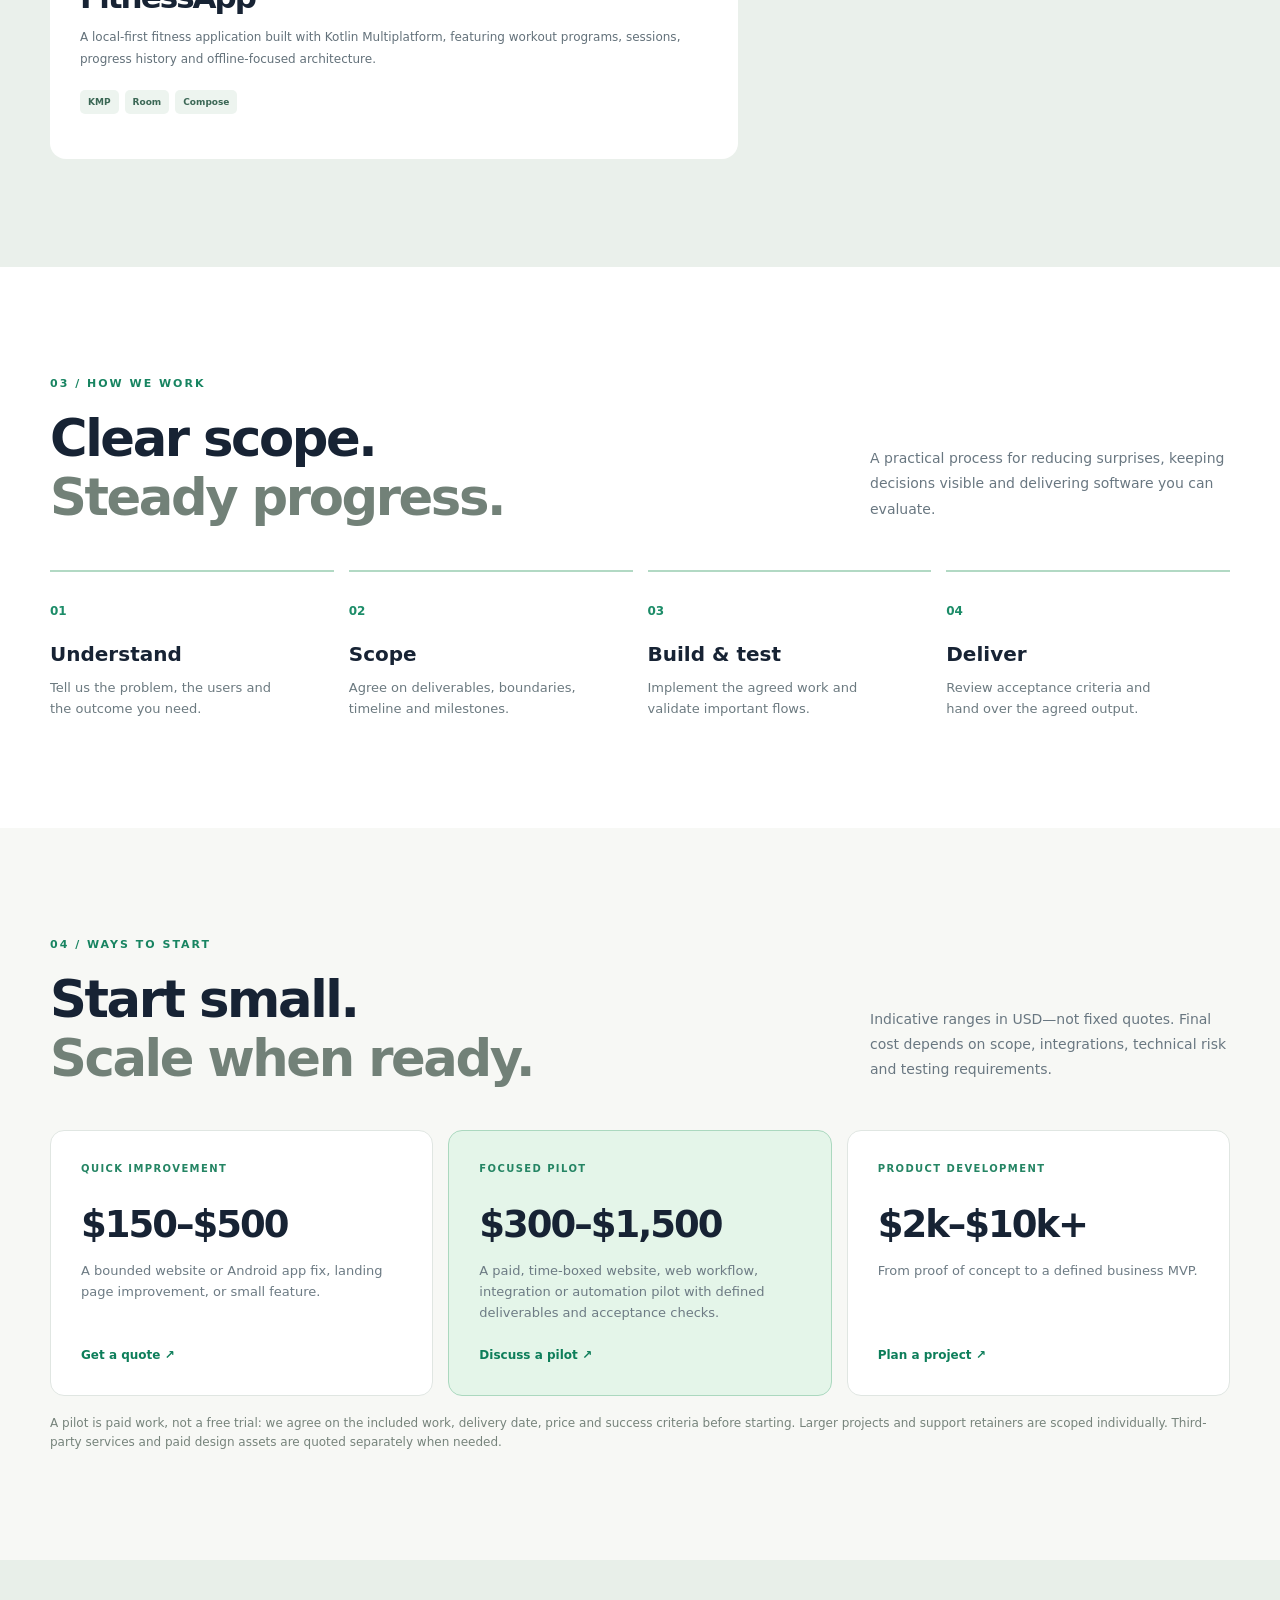
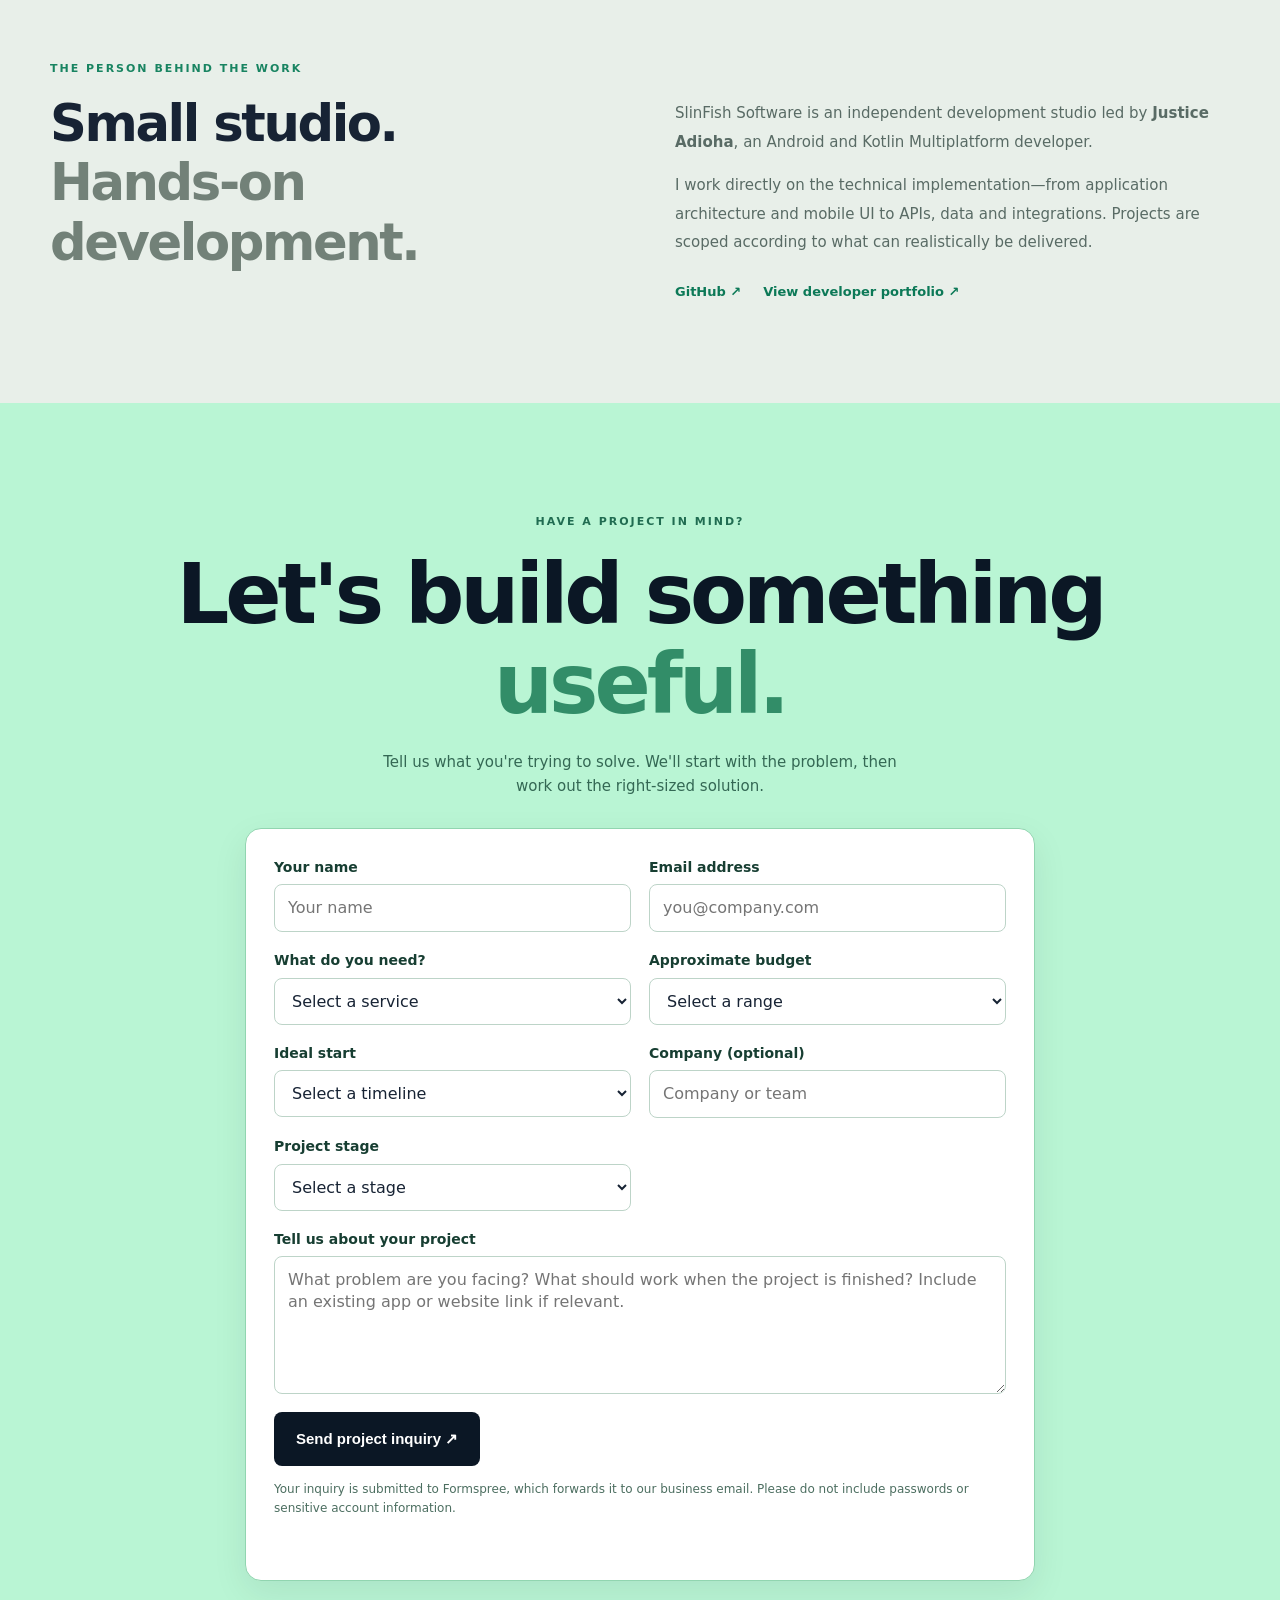
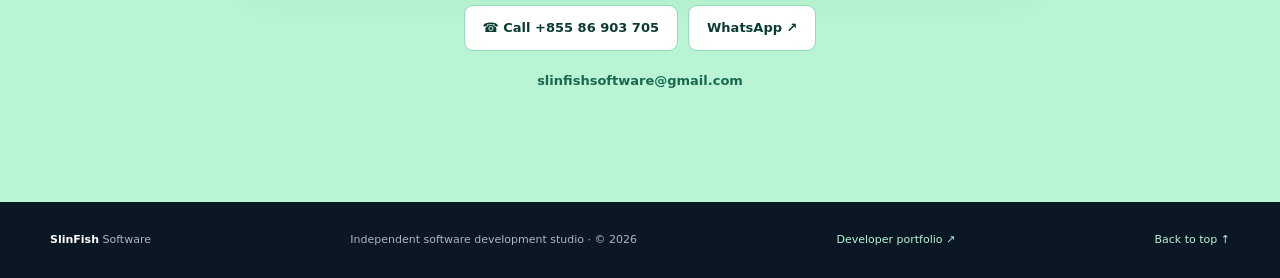
==== commit 9fcb2b98: "feat(portfolio): showcase Aster House hotel concept" ====
--- a/index.html
+++ b/index.html
@@ -65,6 +65,22 @@
       <div class="section-top"><div><p class="kicker">02 / SELECTED WORK</p><h2>Built with care.<br><span>Still evolving.</span></h2></div><p class="section-aside">Explore independently built projects that demonstrate real implementation work. These are not commissioned client case studies.</p></div>
       <div class="work-grid">
         <article class="work-card work-main"><div class="work-copy"><div class="work-topline"><span class="work-badge">FEATURED PROJECT</span><span class="work-state"><i></i> IN DEVELOPMENT</span></div><h3>EasyGet<span>App</span></h3><p>A Kotlin Multiplatform ride-dispatch and delivery platform. The strongest implemented area is the ride-booking and driver workflow, supported by maps, matching, communication and backend integrations.</p><div class="work-tech"><span>Kotlin Multiplatform</span><span>Firebase</span><span>Google Maps</span><span>REST APIs</span></div><a class="demo-button" href="developer.html#easyget-demo">▶ &nbsp;View EasyGet demos <span aria-hidden="true">↗</span></a></div><div class="work-visual"><div class="route-map"><div class="route-line"></div><div class="route-node node-one">A</div><div class="route-node node-two">B</div><div class="route-label">Ride flow <strong>in motion</strong></div></div><span class="work-visual-note">Illustrative project graphic</span></div></article>
+        <article class="work-card hotel-card">
+          <a class="hotel-preview" href="https://slinfish-hotel-demo.pages.dev/" target="_blank" rel="noopener noreferrer" aria-label="Explore The Aster House live hotel website concept">
+            <img src="https://slinfish-hotel-demo.pages.dev/images/hero.jpg" alt="The Aster House boutique hotel concept: hero photography from the live demo" loading="lazy" decoding="async" />
+            <span class="hotel-preview-label">EXPLORE LIVE WEBSITE ↗</span>
+          </a>
+          <div class="hotel-copy">
+            <div class="work-topline"><span class="work-badge">HOSPITALITY WEBSITE</span><span class="hotel-concept">CONCEPT PROJECT</span></div>
+            <h3>The Aster House</h3>
+            <p>A responsive boutique hotel website concept with room listings, a simulated guest inquiry flow and an interactive staff dashboard demo. Built to demonstrate a polished hospitality experience—not a real hotel or booking service.</p>
+            <div class="work-tech"><span>Next.js</span><span>React</span><span>TypeScript</span><span>Tailwind CSS</span><span>Cloudflare Pages</span></div>
+            <div class="hotel-links">
+              <a class="hotel-live-link" href="https://slinfish-hotel-demo.pages.dev/" target="_blank" rel="noopener noreferrer">View live website ↗</a>
+              <a class="hotel-source-link" href="https://github.com/SlinFish/slinfish-hotel-demo" target="_blank" rel="noopener noreferrer">View source code ↗</a>
+            </div>
+          </div>
+        </article>
         <article class="work-card fitness-card"><div class="fitness-art"><div class="fitness-ring"><span>28<small>DAY PROGRAM</small></span></div><div class="fitness-bars"><span></span><span></span><span></span><span></span><span></span><span></span><span></span></div></div><div class="fitness-copy"><div class="work-topline"><span class="work-badge">FITNESS & WELLNESS</span></div><h3>FitnessApp</h3><p>A local-first fitness application built with Kotlin Multiplatform, featuring workout programs, sessions, progress history and offline-focused architecture.</p><div class="work-tech"><span>KMP</span><span>Room</span><span>Compose</span></div></div></article>
       </div>
     </div></section>
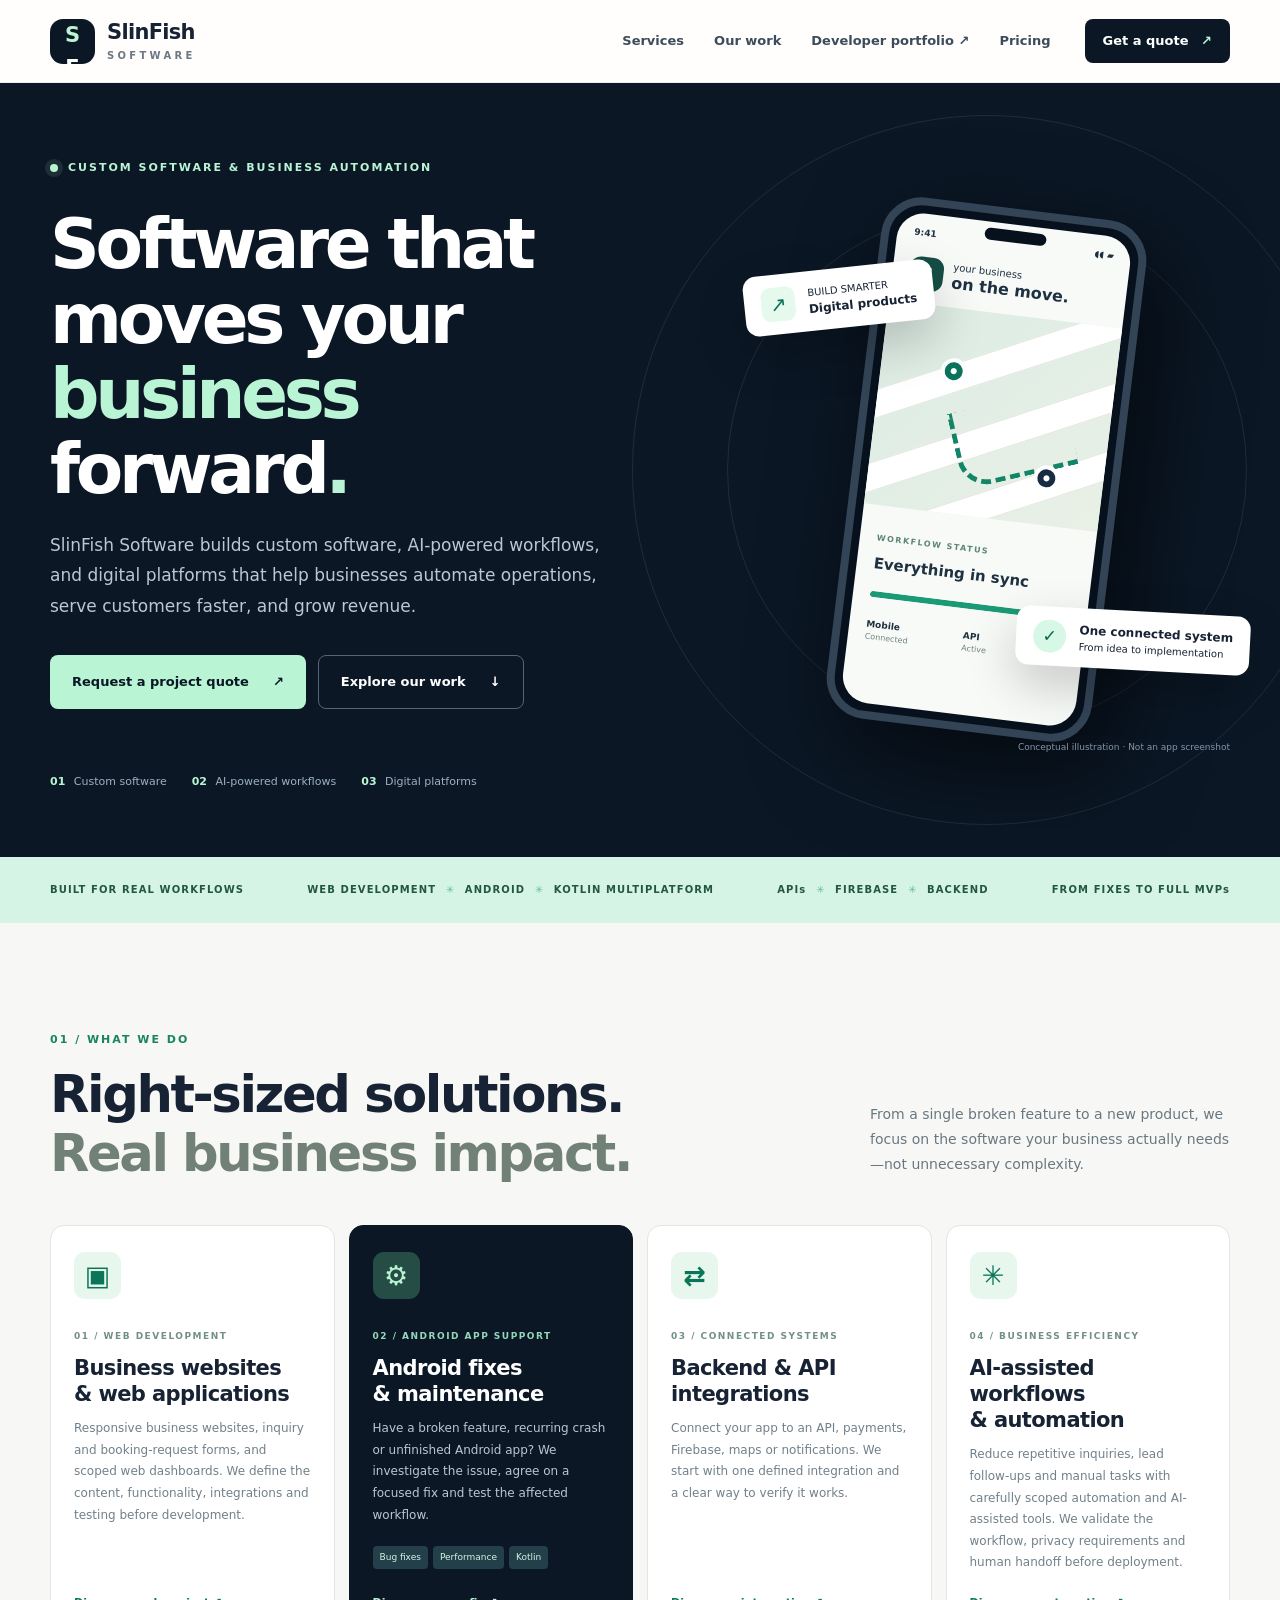
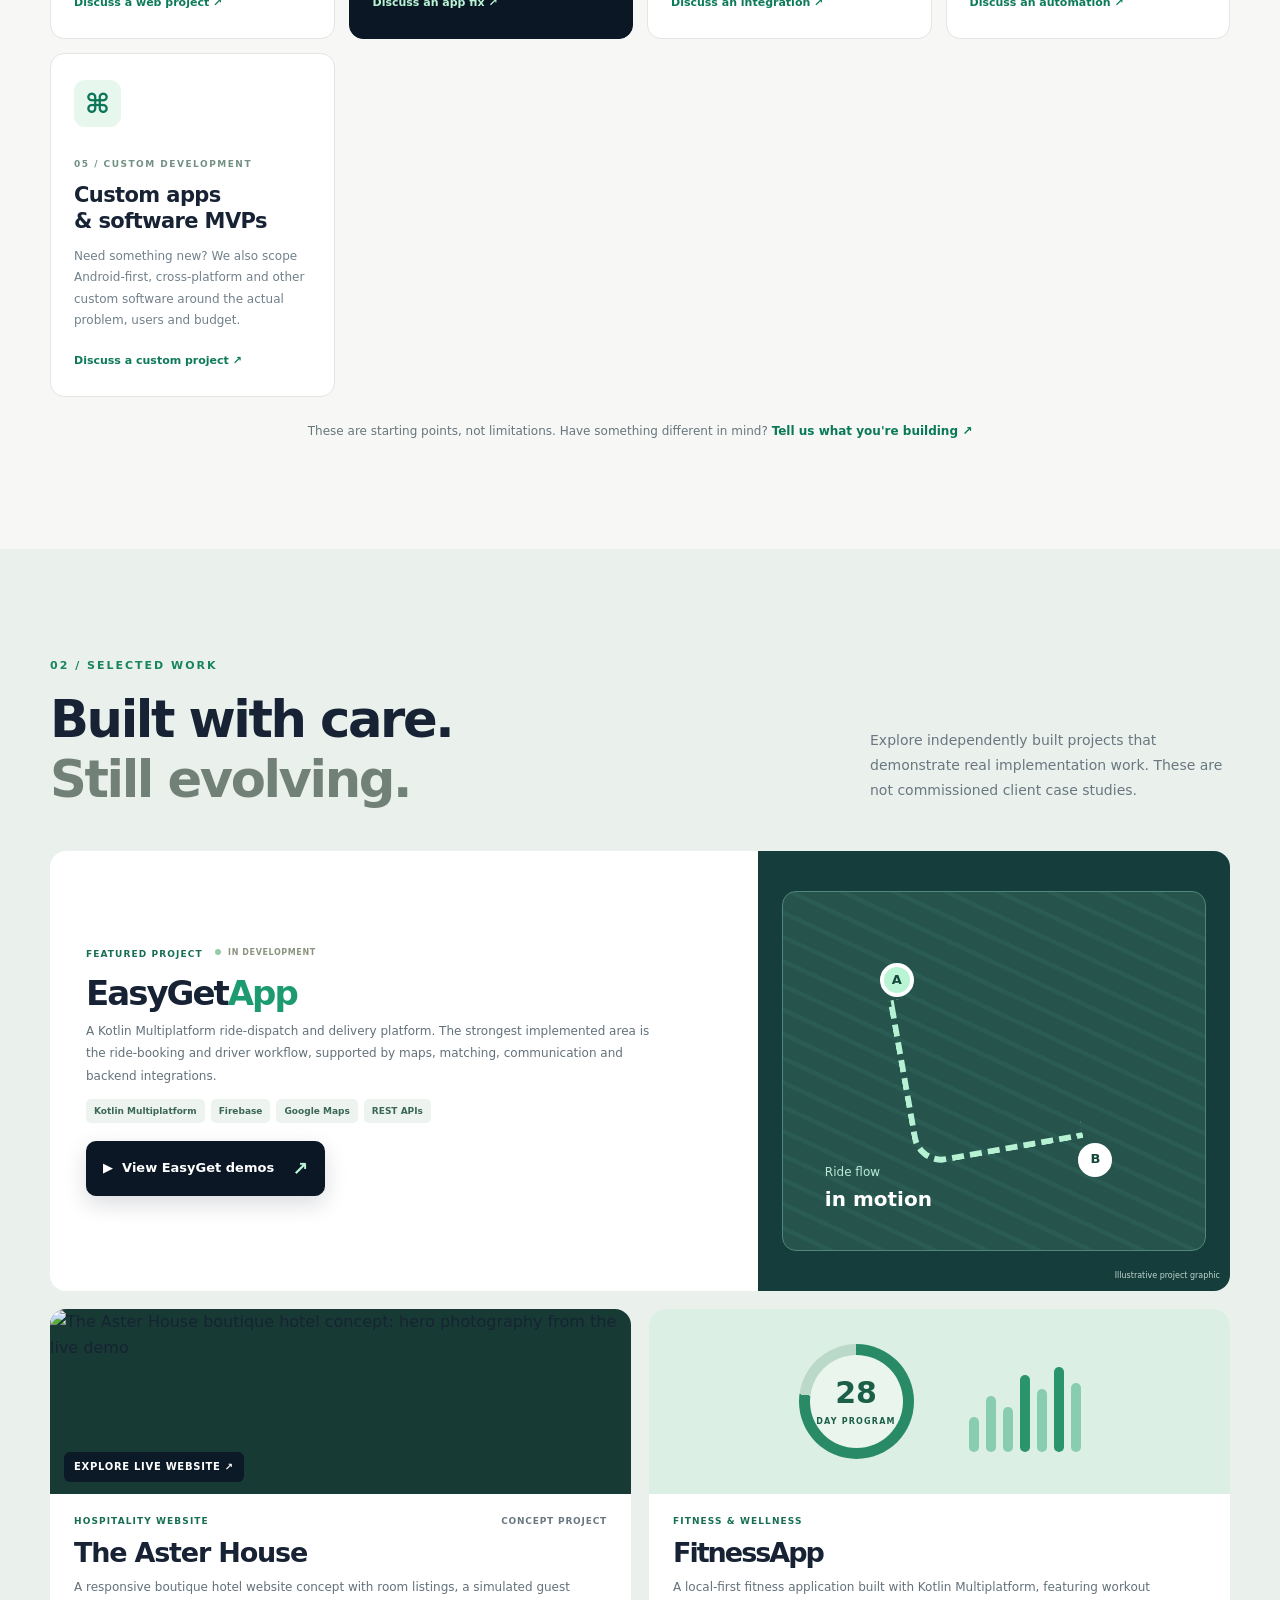
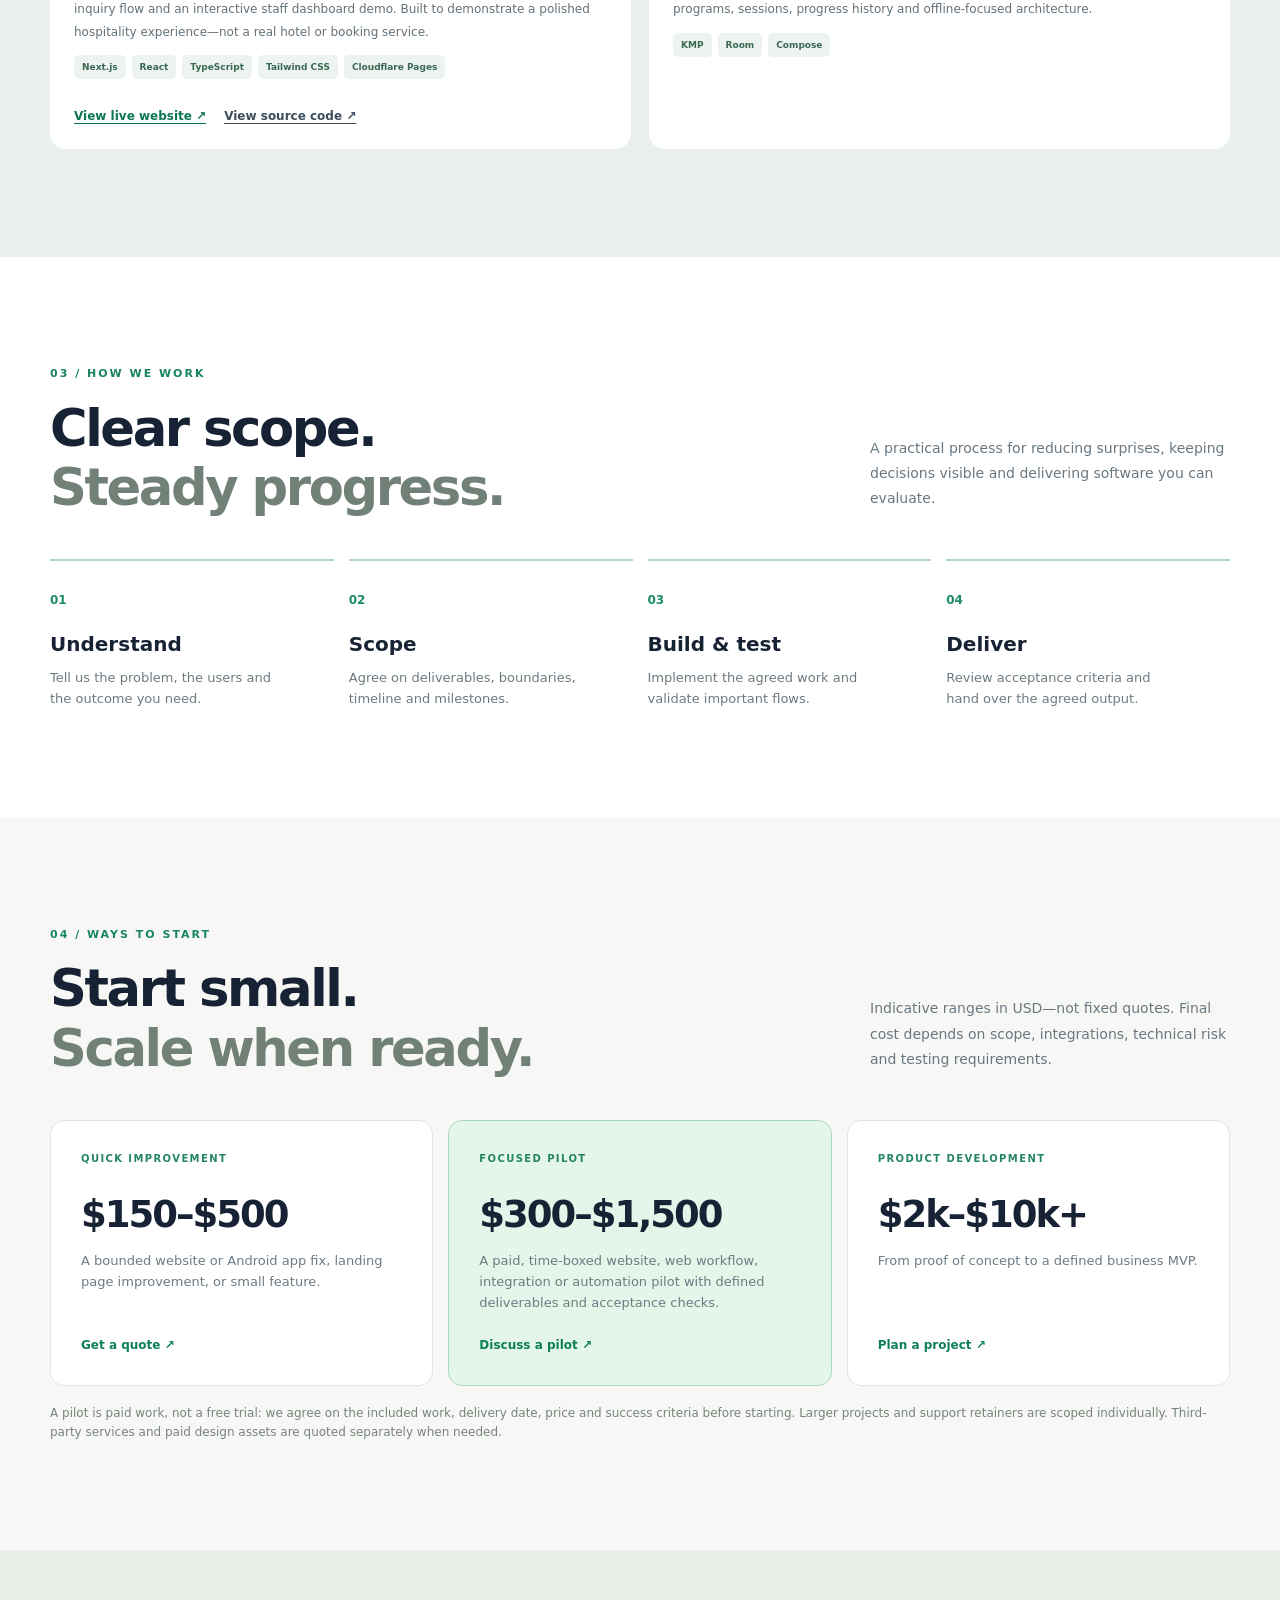
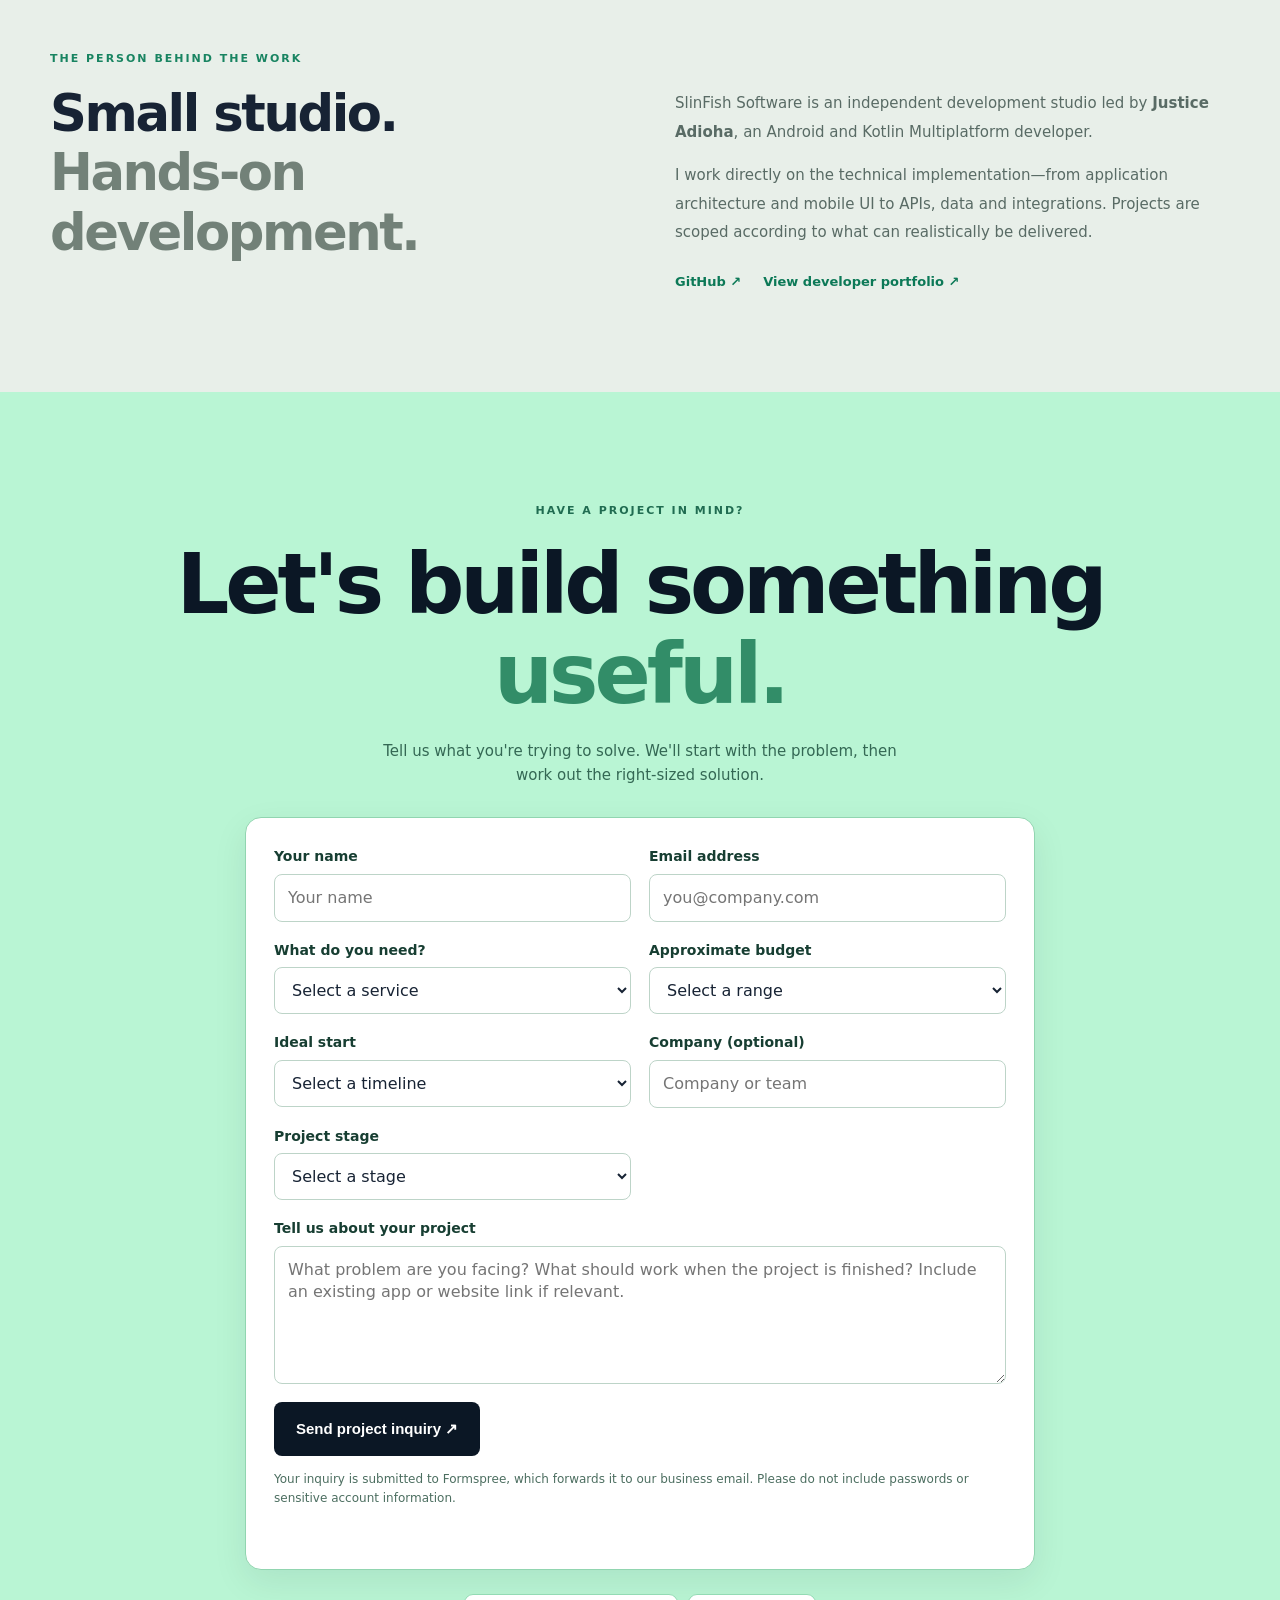
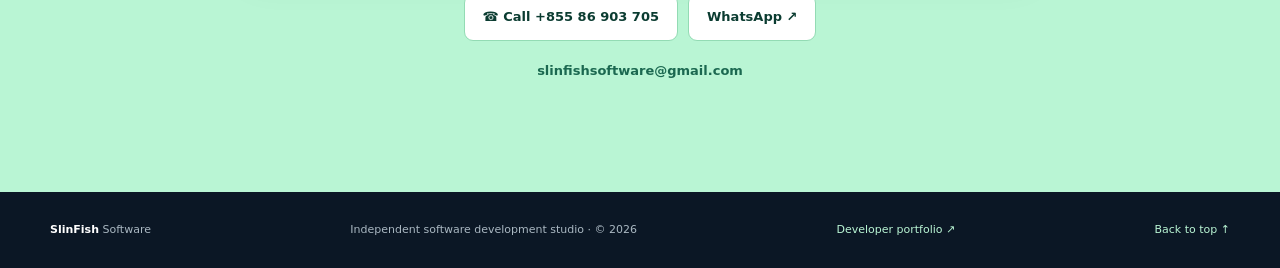
==== commit e30f4932: "Position SlinFish around business outcomes and AI-assisted workflows" ====
--- a/index.html
+++ b/index.html
@@ -3,8 +3,8 @@
 <head>
   <meta charset="utf-8" />
   <meta name="viewport" content="width=device-width, initial-scale=1" />
-  <meta name="description" content="SlinFish Software builds business websites, web applications, Android and cross-platform mobile apps, backend integrations, and practical workflow automation." />
-  <title>SlinFish Software | Web, Mobile Apps & Business Software</title>
+  <meta name="description" content="SlinFish Software builds custom software, AI-powered workflows, and digital platforms that help businesses automate operations, serve customers faster, and grow revenue." />
+  <title>SlinFish Software | Custom Software, AI Workflows & Digital Platforms</title>
   <link rel="stylesheet" href="style.css" />
 </head>
 <body>
@@ -23,14 +23,14 @@
     <section id="home" class="hero">
       <div class="hero-grid wrap">
         <div class="hero-content">
-          <div class="eyebrow"><span class="live-dot"></span> INDEPENDENT SOFTWARE DEVELOPMENT STUDIO</div>
+          <div class="eyebrow"><span class="live-dot"></span> CUSTOM SOFTWARE & BUSINESS AUTOMATION</div>
           <h1>Software that<br />moves your <em>business</em><br />forward<span class="period">.</span></h1>
-          <p class="hero-lead">We build business websites, web applications and mobile apps, connect systems, and automate everyday workflows—turning complicated ideas into practical software.</p>
+          <p class="hero-lead">SlinFish Software builds custom software, AI-powered workflows, and digital platforms that help businesses automate operations, serve customers faster, and grow revenue.</p>
           <div class="hero-actions">
             <a class="btn btn-mint" href="#contact">Request a project quote <span>↗</span></a>
             <a class="btn btn-outline" href="#work">Explore our work <span>↓</span></a>
           </div>
-          <div class="hero-bottom"><span><b>01</b> Web & mobile development</span><span><b>02</b> Backend & integrations</span><span><b>03</b> Business automation</span></div>
+          <div class="hero-bottom"><span><b>01</b> Custom software</span><span><b>02</b> AI-powered workflows</span><span><b>03</b> Digital platforms</span></div>
         </div>
         <div class="hero-art" aria-hidden="true">
           <div class="orbit orbit-one"></div><div class="orbit orbit-two"></div>
@@ -54,7 +54,7 @@
           <article class="service-card"><span class="service-icon">▣</span><div class="service-index">01 / WEB DEVELOPMENT</div><h3>Business websites<br>& web applications</h3><p>Responsive business websites, inquiry and booking-request forms, and scoped web dashboards. We define the content, functionality, integrations and testing before development.</p><a href="#contact">Discuss a web project ↗</a></article>
           <article class="service-card service-feature"><span class="service-icon">⚙</span><div class="service-index">02 / ANDROID APP SUPPORT</div><h3>Android fixes<br>& maintenance</h3><p>Have a broken feature, recurring crash or unfinished Android app? We investigate the issue, agree on a focused fix and test the affected workflow.</p><div class="service-tags"><span>Bug fixes</span><span>Performance</span><span>Kotlin</span></div><a href="#contact">Discuss an app fix ↗</a></article>
           <article class="service-card"><span class="service-icon">⇄</span><div class="service-index">03 / CONNECTED SYSTEMS</div><h3>Backend & API<br>integrations</h3><p>Connect your app to an API, payments, Firebase, maps or notifications. We start with one defined integration and a clear way to verify it works.</p><a href="#contact">Discuss an integration ↗</a></article>
-          <article class="service-card"><span class="service-icon">✳</span><div class="service-index">04 / BUSINESS EFFICIENCY</div><h3>Workflow<br>automation</h3><p>Replace repetitive manual steps with a small internal tool or automation. Begin with one workflow, measurable time saved and a limited pilot.</p><a href="#contact">Discuss an automation ↗</a></article>
+          <article class="service-card"><span class="service-icon">✳</span><div class="service-index">04 / BUSINESS EFFICIENCY</div><h3>AI-assisted workflows<br>& automation</h3><p>Reduce repetitive inquiries, lead follow-ups and manual tasks with carefully scoped automation and AI-assisted tools. We validate the workflow, privacy requirements and human handoff before deployment.</p><a href="#contact">Discuss an automation ↗</a></article>
           <article class="service-card"><span class="service-icon">⌘</span><div class="service-index">05 / CUSTOM DEVELOPMENT</div><h3>Custom apps<br>& software MVPs</h3><p>Need something new? We also scope Android-first, cross-platform and other custom software around the actual problem, users and budget.</p><a href="#contact">Discuss a custom project ↗</a></article>
         </div>
         <p class="services-footnote">These are starting points, not limitations. Have something different in mind? <a href="#contact">Tell us what you're building ↗</a></p>
--- a/style.css
+++ b/style.css
@@ -42,3 +42,75 @@
 .contact-section .contact-inner .inquiry-form button{display:inline-flex;align-items:center;justify-content:center;max-width:100%;font-size:15px}
 .contact-section .contact-inner .inquiry-form .inquiry-note{font-size:12px!important;line-height:1.6;margin:14px 0 0!important;color:#4c6e60!important;text-align:left}
 @media(max-width:640px){.contact-section .contact-inner .inquiry-form{padding:20px 16px;margin-top:24px}.contact-section .contact-inner .inquiry-grid{grid-template-columns:minmax(0,1fr);gap:0}.contact-section .contact-inner .inquiry-form button{width:100%}}
+
+
+/* The Aster House: hospitality concept project */
+.hotel-card{display:flex;flex-direction:column;min-width:0}
+.hotel-preview{display:block;position:relative;min-height:188px;height:188px;overflow:hidden;background:#173b34}
+.hotel-preview img{display:block;width:100%;height:100%;object-fit:cover;transition:transform .3s ease}
+.hotel-preview:hover img{transform:scale(1.04)}
+.hotel-preview:focus-visible{outline:3px solid #137b5a;outline-offset:-3px}
+.hotel-preview-label{position:absolute;bottom:14px;left:17px;padding:7px 10px;border-radius:6px;background:#0b1725e8;color:#fff;font-size:10px;font-weight:850;letter-spacing:.7px}
+.hotel-copy{display:flex;flex:1;flex-direction:column;padding:25px 30px 30px}
+.hotel-concept{font-size:9px;font-weight:850;letter-spacing:.8px;color:#697781;text-align:right}
+.hotel-copy h3{font-size:31px;letter-spacing:-1.2px;margin:18px 0 10px}
+.hotel-copy p{margin:0}
+.hotel-copy .work-tech{margin:17px 0 20px}
+.hotel-links{display:flex;flex-wrap:wrap;gap:12px 18px;margin-top:auto;align-items:center}
+.hotel-links a{font-size:12px;font-weight:850;text-decoration:underline;text-underline-offset:3px}
+.hotel-live-link{color:#0d7657}
+.hotel-source-link{color:#3c4c5a}
+.hotel-links a:focus-visible{outline:2px solid #137b5a;outline-offset:4px}
+@media(max-width:500px){.hotel-copy{padding:24px}.hotel-preview{height:190px}}
+@media(prefers-reduced-motion:reduce){.hotel-preview img{transition:none}.hotel-preview:hover img{transform:none}}
+
+
+/* Selected Work — compact showcase; intentionally bounded visuals */
+.work-grid{display:grid;grid-template-columns:repeat(2,minmax(0,1fr));gap:18px;align-items:start}
+.work-grid>.work-card{min-width:0;min-height:0}
+.work-main{grid-column:1/-1;display:grid;grid-template-columns:minmax(0,1.2fr) minmax(0,.8fr);height:320px;min-height:0}
+.work-main .work-copy{display:flex;flex-direction:column;align-items:flex-start;justify-content:center;padding:28px 36px;min-width:0}
+.work-main .work-copy h3{margin:14px 0 8px;font-size:34px}
+.work-main .work-copy p{margin:0;max-width:580px}
+.work-main .work-copy .work-tech{margin:12px 0}
+.work-main .work-copy>a.demo-button{margin-top:6px;padding:12px 17px;font-size:13px;min-height:0}
+.work-main .work-visual{height:320px;min-height:0;overflow:hidden}
+.work-main .route-map{height:82%;width:90%}
+.hotel-card,.fitness-card{display:flex;flex-direction:column;align-self:start;height:auto;min-height:0}
+.hotel-preview,.fitness-art{display:block;height:185px;min-height:0;max-height:185px;flex:0 0 185px;overflow:hidden}
+.hotel-preview img{display:block;width:100%;height:185px;object-fit:cover}
+.hotel-preview-label{bottom:12px;left:14px}
+.fitness-art{display:flex;align-items:center;justify-content:center}
+.fitness-ring{width:115px;height:115px}
+.fitness-ring>span{width:93px;height:93px;font-size:30px}
+.hotel-copy,.fitness-copy{padding:20px 24px 23px}
+.hotel-copy h3,.fitness-copy h3{font-size:27px;margin:10px 0 8px}
+.hotel-copy p,.fitness-copy p{margin:0}
+.hotel-copy .work-tech,.fitness-copy .work-tech{margin:12px 0}
+.hotel-links{margin-top:8px}
+@media(max-width:760px){
+  .work-grid{grid-template-columns:minmax(0,1fr);gap:15px}
+  .work-main{grid-column:auto;grid-template-columns:minmax(0,1fr);height:auto}
+  .work-main .work-copy{padding:24px}
+  .work-main .work-visual{height:190px;min-height:190px}
+  .work-main .work-copy h3{font-size:31px}
+  .hotel-preview,.fitness-art{height:175px;max-height:175px;flex-basis:175px}
+  .hotel-preview img{height:175px}
+  .hotel-copy,.fitness-copy{padding:20px 22px}
+}
+
+
+/* Equal-height desktop cards: hotel card is the reference */
+@media(min-width:761px){
+ .work-grid{grid-template-rows:440px 440px;align-items:stretch}
+ .work-grid>.work-card{height:440px;min-height:0;max-height:440px;overflow:hidden}
+ .work-main{height:440px;min-height:0}
+ .work-main .work-visual{height:440px;min-height:0}
+ .hotel-card,.fitness-card{height:440px;min-height:0;align-self:stretch}
+ .hotel-copy,.fitness-copy{flex:1;min-height:0;display:flex;flex-direction:column}
+ .hotel-links{margin-top:auto;padding-top:12px}
+}
+@media(max-width:760px){
+ .work-grid{grid-template-rows:none;align-items:start}
+ .work-grid>.work-card{height:auto;max-height:none}
+}
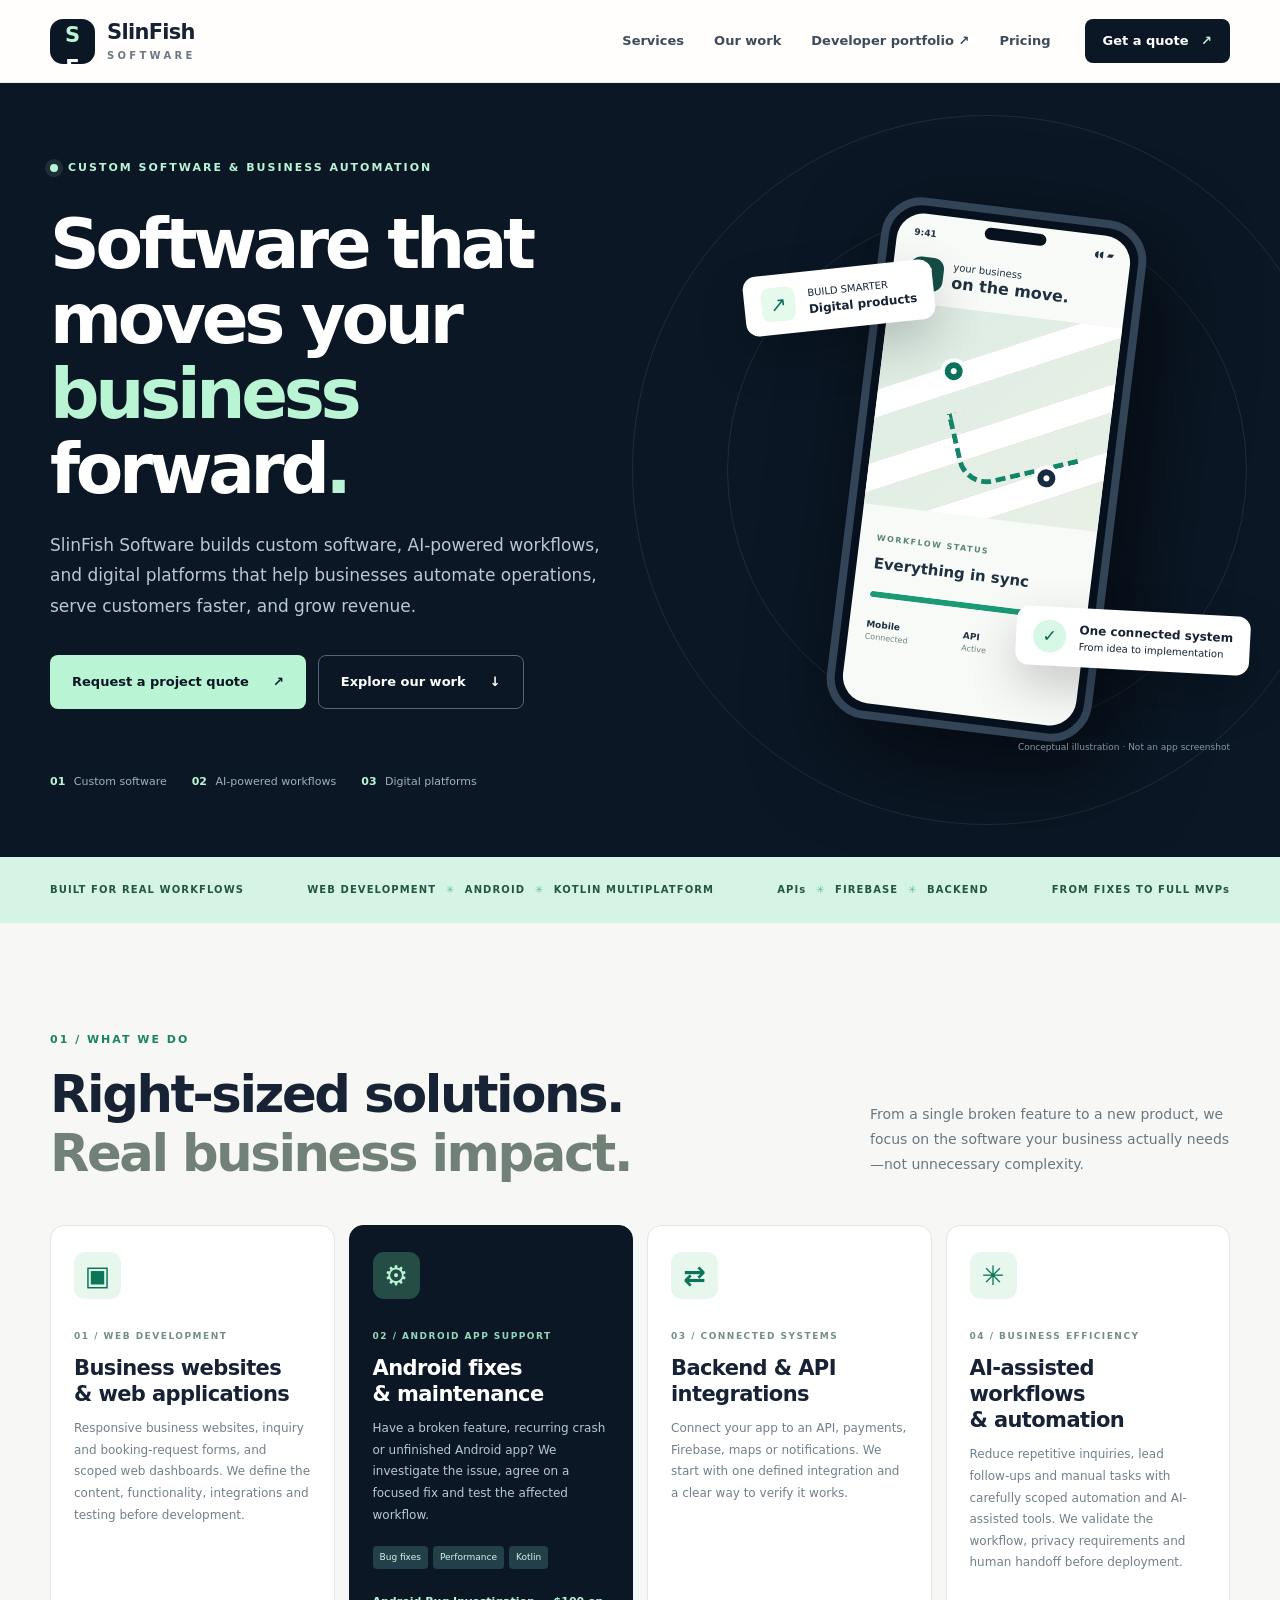
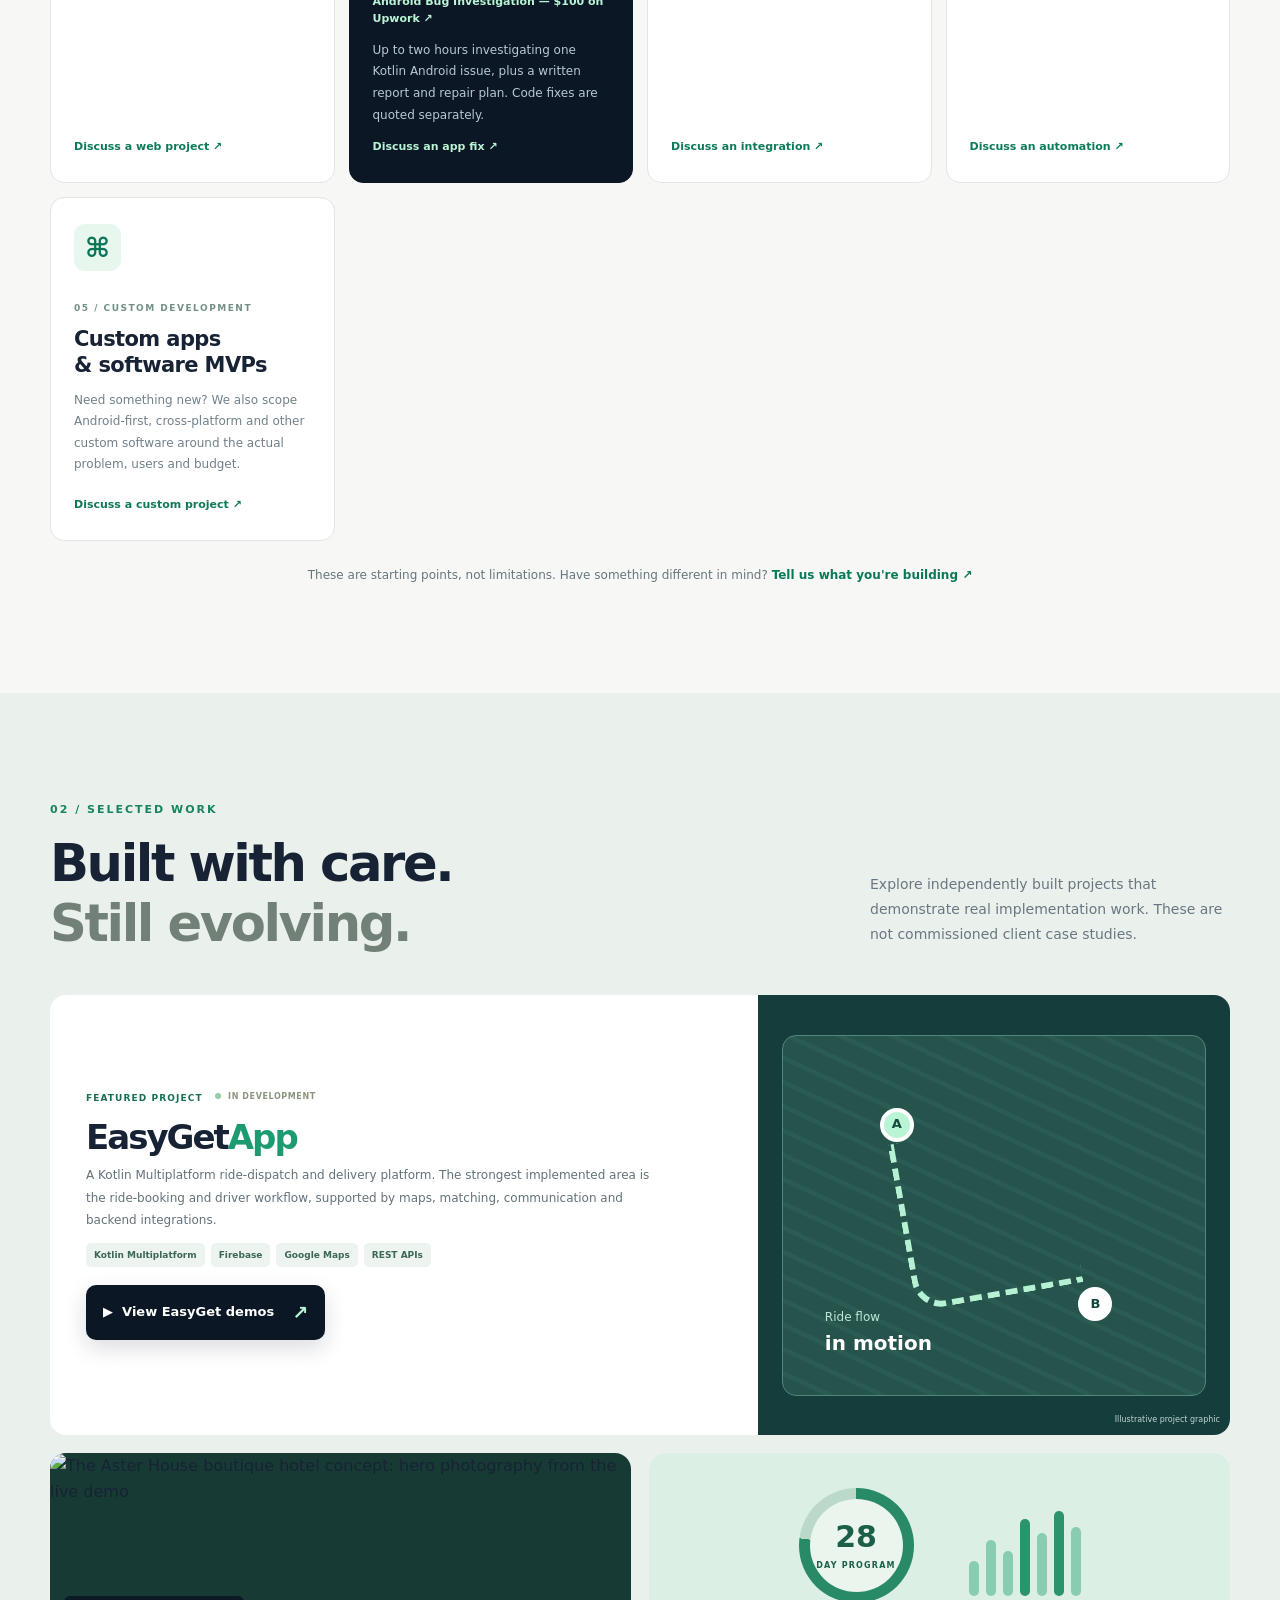
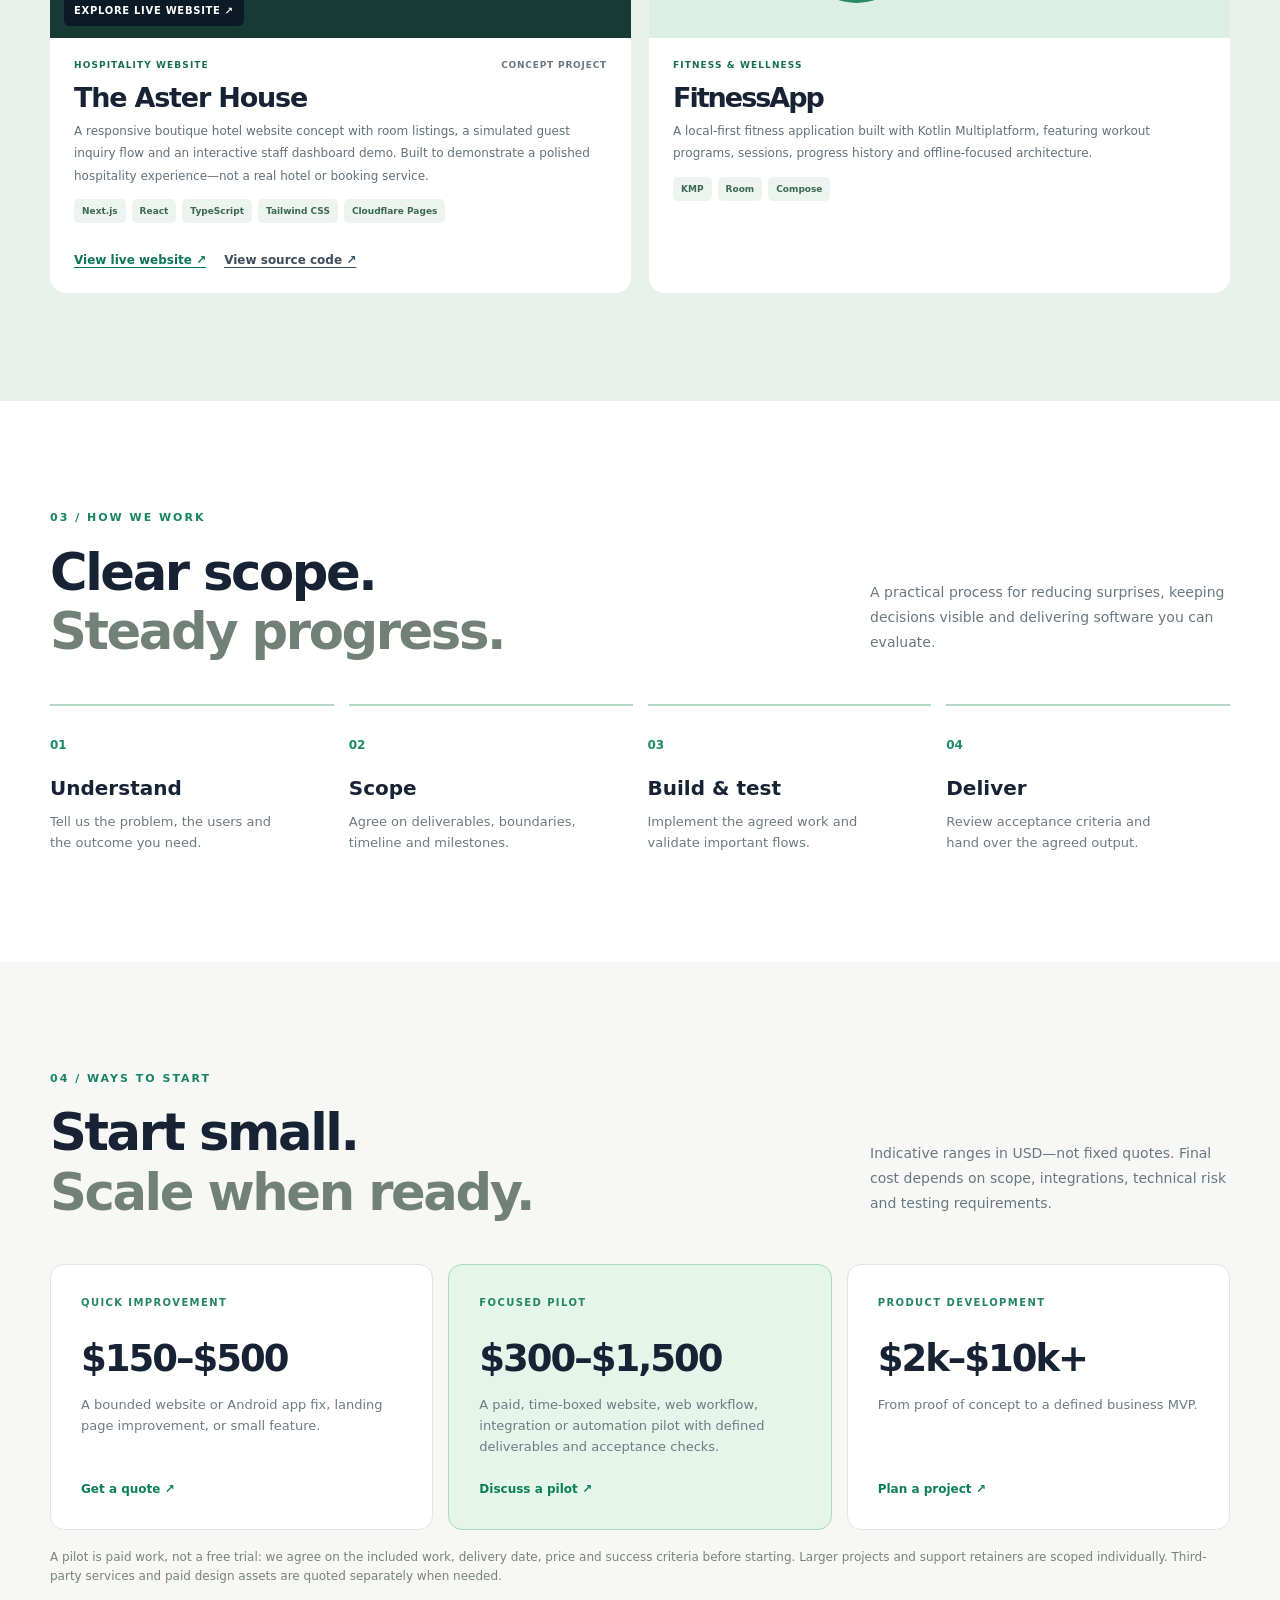
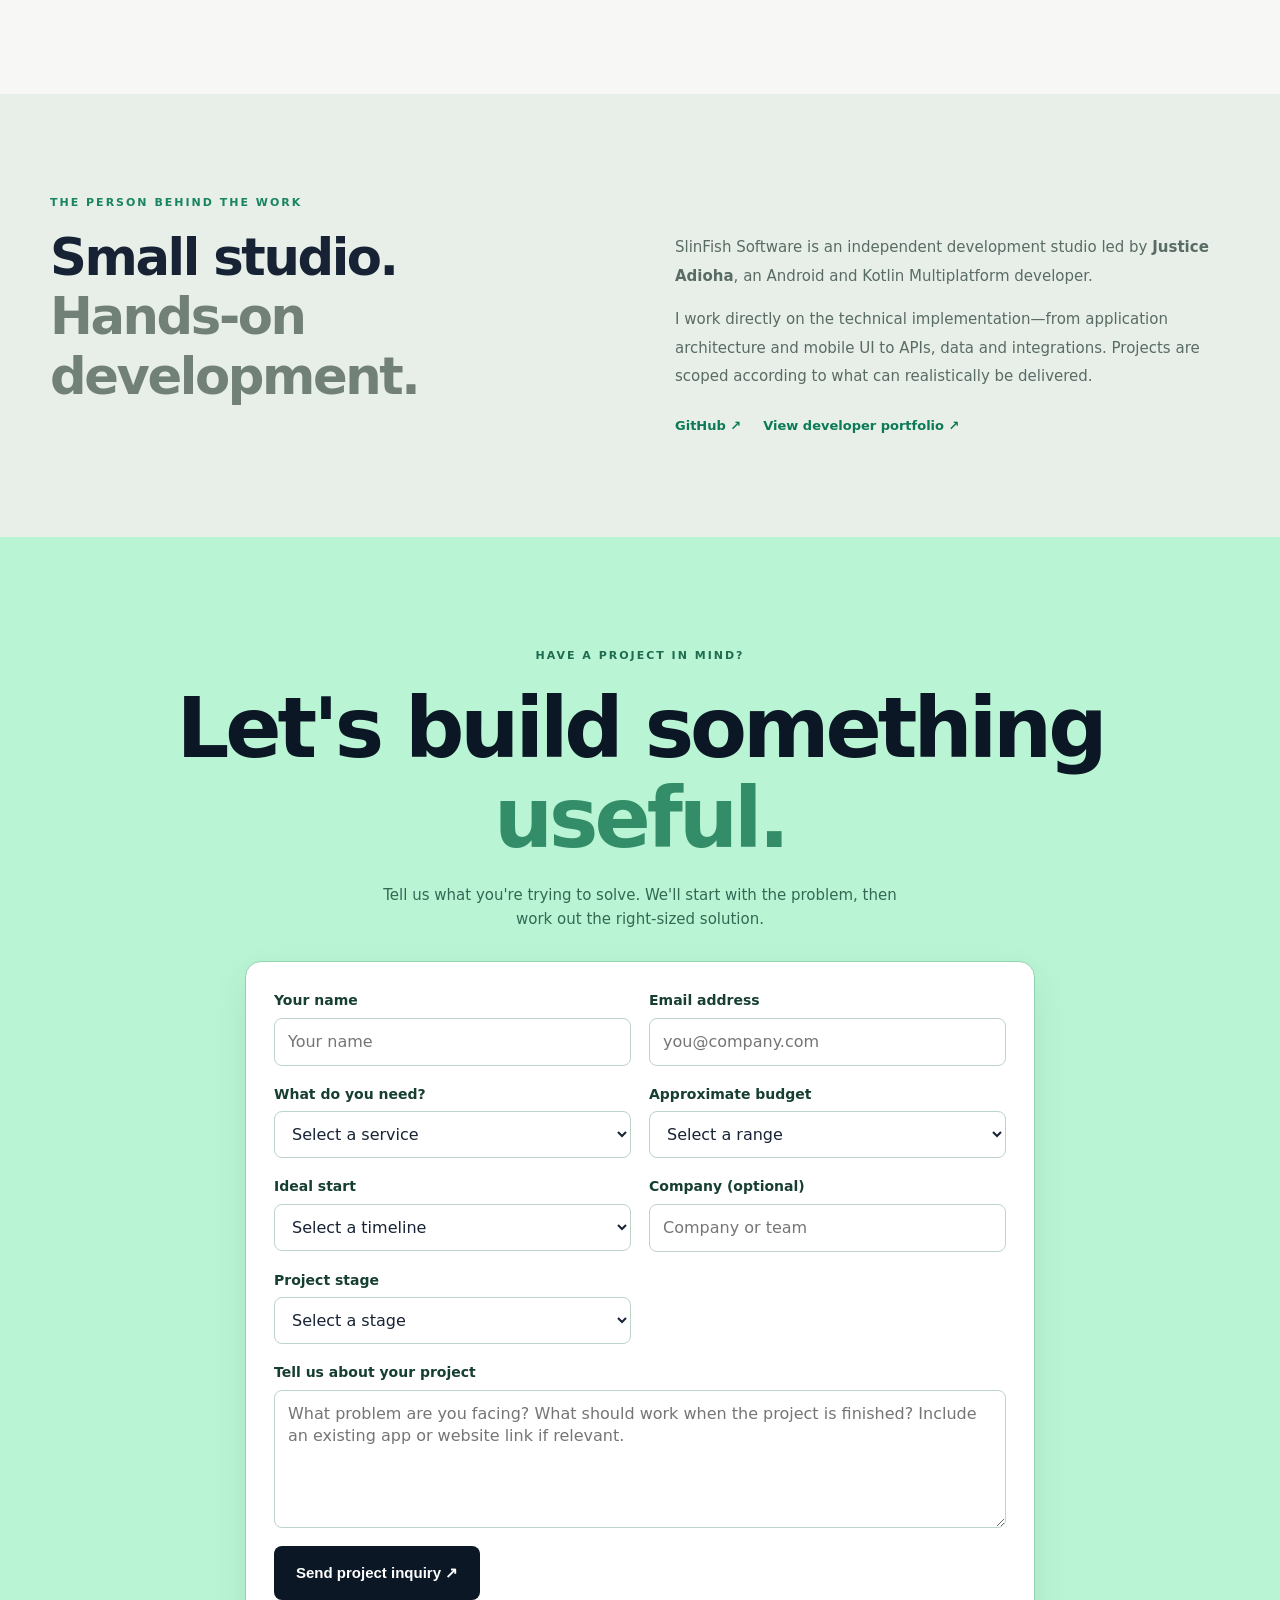
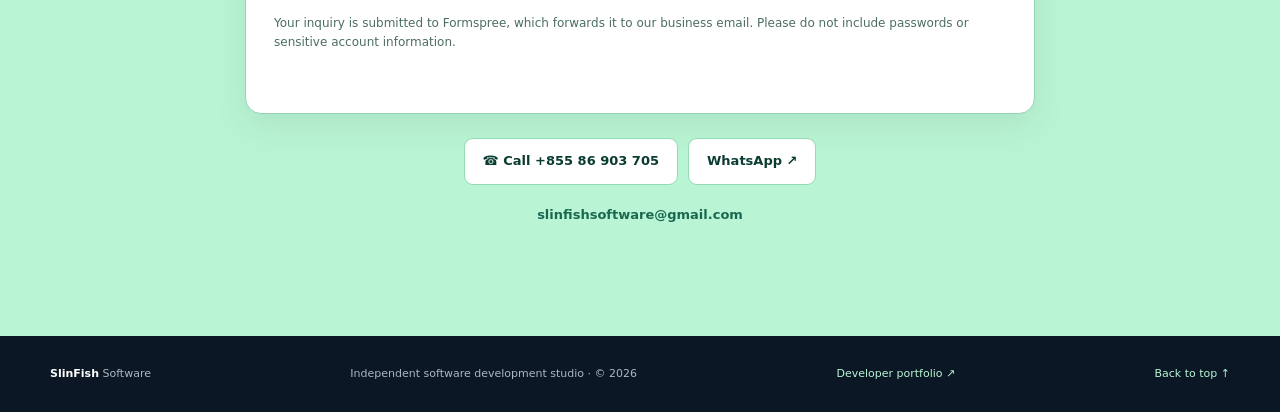
==== commit 17c9581c: "Add scoped Android bug investigation service link" ====
--- a/index.html
+++ b/index.html
@@ -52,7 +52,7 @@
         <div class="section-top"><div><p class="kicker">01 / WHAT WE DO</p><h2>Right-sized solutions.<br><span>Real business impact.</span></h2></div><p class="section-aside">From a single broken feature to a new product, we focus on the software your business actually needs—not unnecessary complexity.</p></div>
         <div class="service-grid">
           <article class="service-card"><span class="service-icon">▣</span><div class="service-index">01 / WEB DEVELOPMENT</div><h3>Business websites<br>& web applications</h3><p>Responsive business websites, inquiry and booking-request forms, and scoped web dashboards. We define the content, functionality, integrations and testing before development.</p><a href="#contact">Discuss a web project ↗</a></article>
-          <article class="service-card service-feature"><span class="service-icon">⚙</span><div class="service-index">02 / ANDROID APP SUPPORT</div><h3>Android fixes<br>& maintenance</h3><p>Have a broken feature, recurring crash or unfinished Android app? We investigate the issue, agree on a focused fix and test the affected workflow.</p><div class="service-tags"><span>Bug fixes</span><span>Performance</span><span>Kotlin</span></div><a href="#contact">Discuss an app fix ↗</a></article>
+          <article class="service-card service-feature"><span class="service-icon">⚙</span><div class="service-index">02 / ANDROID APP SUPPORT</div><h3>Android fixes<br>& maintenance</h3><p>Have a broken feature, recurring crash or unfinished Android app? We investigate the issue, agree on a focused fix and test the affected workflow.</p><div class="service-tags"><span>Bug fixes</span><span>Performance</span><span>Kotlin</span></div><a href="https://www.upwork.com/services/product/development-it-a-kotlin-android-bug-investigation-and-clear-repair-plan-2118594129985473476?ref=project_share" target="_blank" rel="noopener noreferrer">Android Bug Investigation — $100 on Upwork ↗</a><p style="margin:12px 0 0">Up to two hours investigating one Kotlin Android issue, plus a written report and repair plan. Code fixes are quoted separately.</p><a href="#contact" style="margin-top:12px">Discuss an app fix ↗</a></article>
           <article class="service-card"><span class="service-icon">⇄</span><div class="service-index">03 / CONNECTED SYSTEMS</div><h3>Backend & API<br>integrations</h3><p>Connect your app to an API, payments, Firebase, maps or notifications. We start with one defined integration and a clear way to verify it works.</p><a href="#contact">Discuss an integration ↗</a></article>
           <article class="service-card"><span class="service-icon">✳</span><div class="service-index">04 / BUSINESS EFFICIENCY</div><h3>AI-assisted workflows<br>& automation</h3><p>Reduce repetitive inquiries, lead follow-ups and manual tasks with carefully scoped automation and AI-assisted tools. We validate the workflow, privacy requirements and human handoff before deployment.</p><a href="#contact">Discuss an automation ↗</a></article>
           <article class="service-card"><span class="service-icon">⌘</span><div class="service-index">05 / CUSTOM DEVELOPMENT</div><h3>Custom apps<br>& software MVPs</h3><p>Need something new? We also scope Android-first, cross-platform and other custom software around the actual problem, users and budget.</p><a href="#contact">Discuss a custom project ↗</a></article>
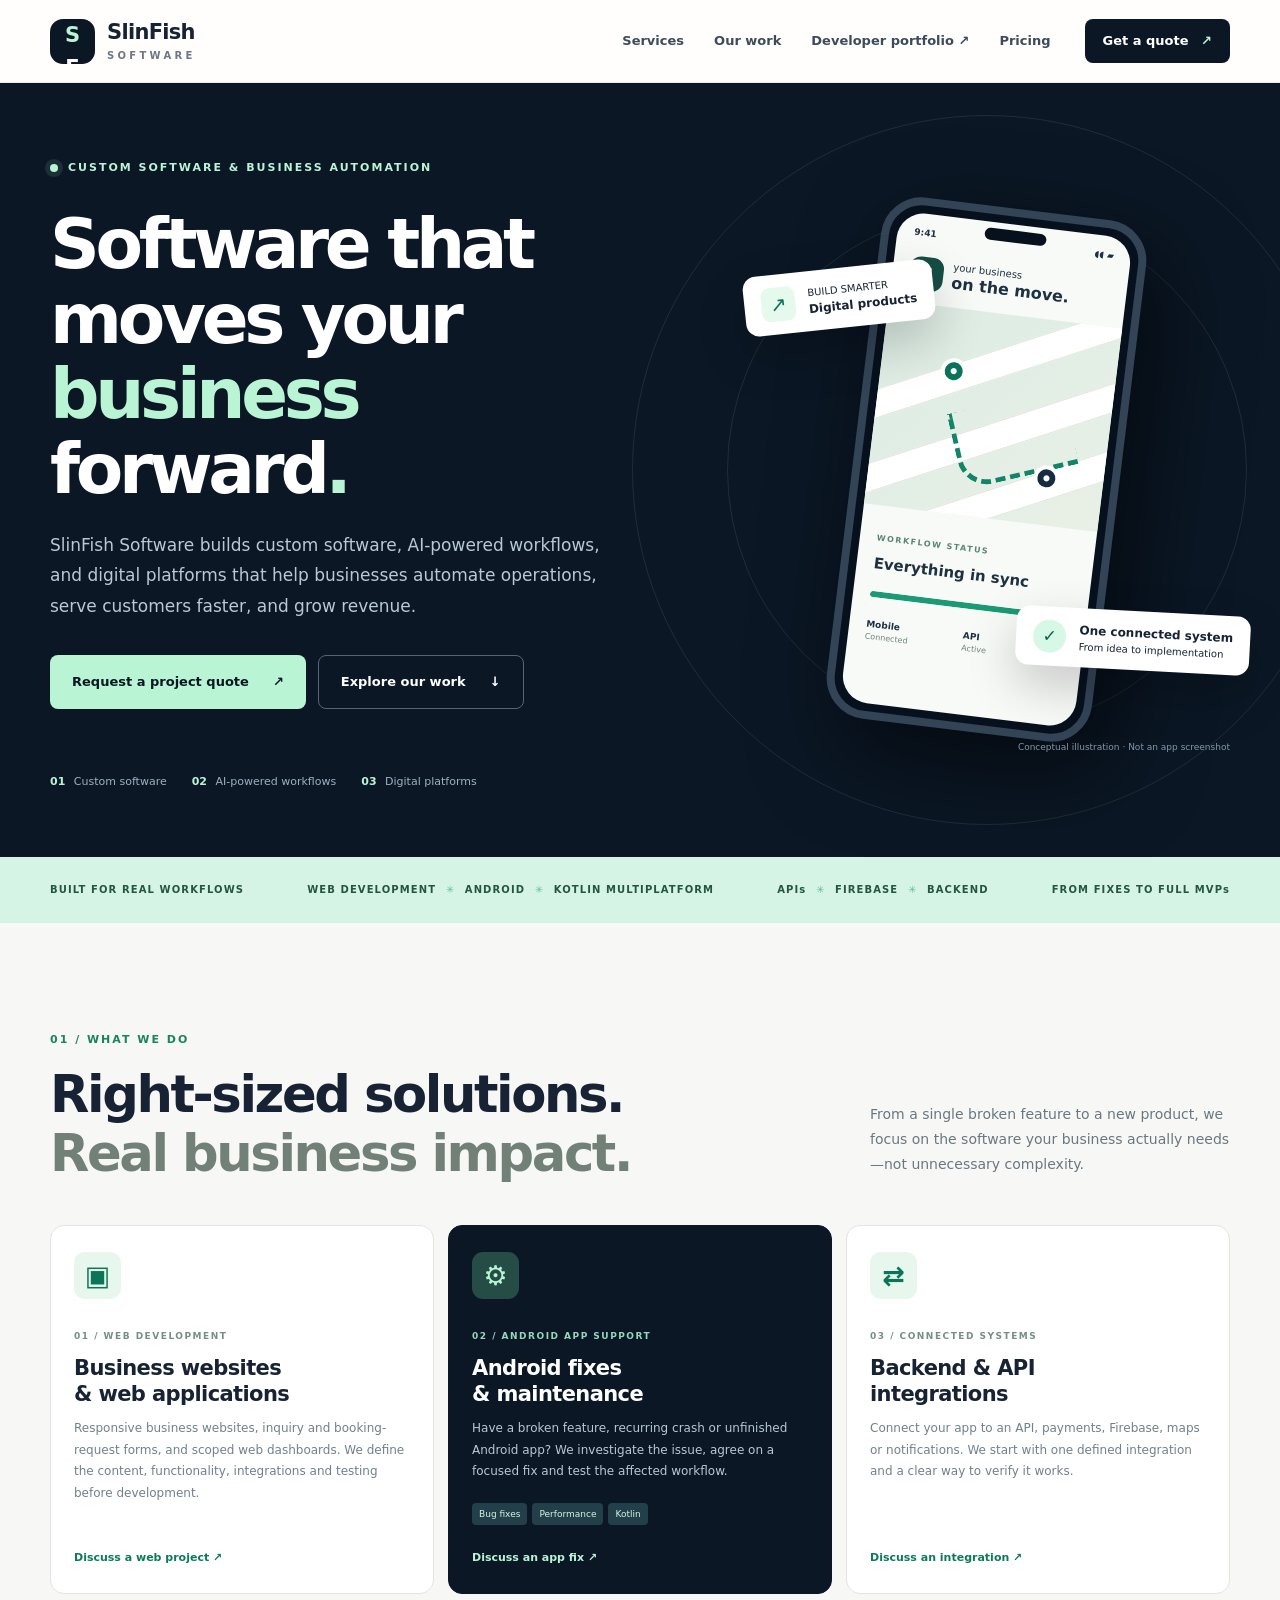
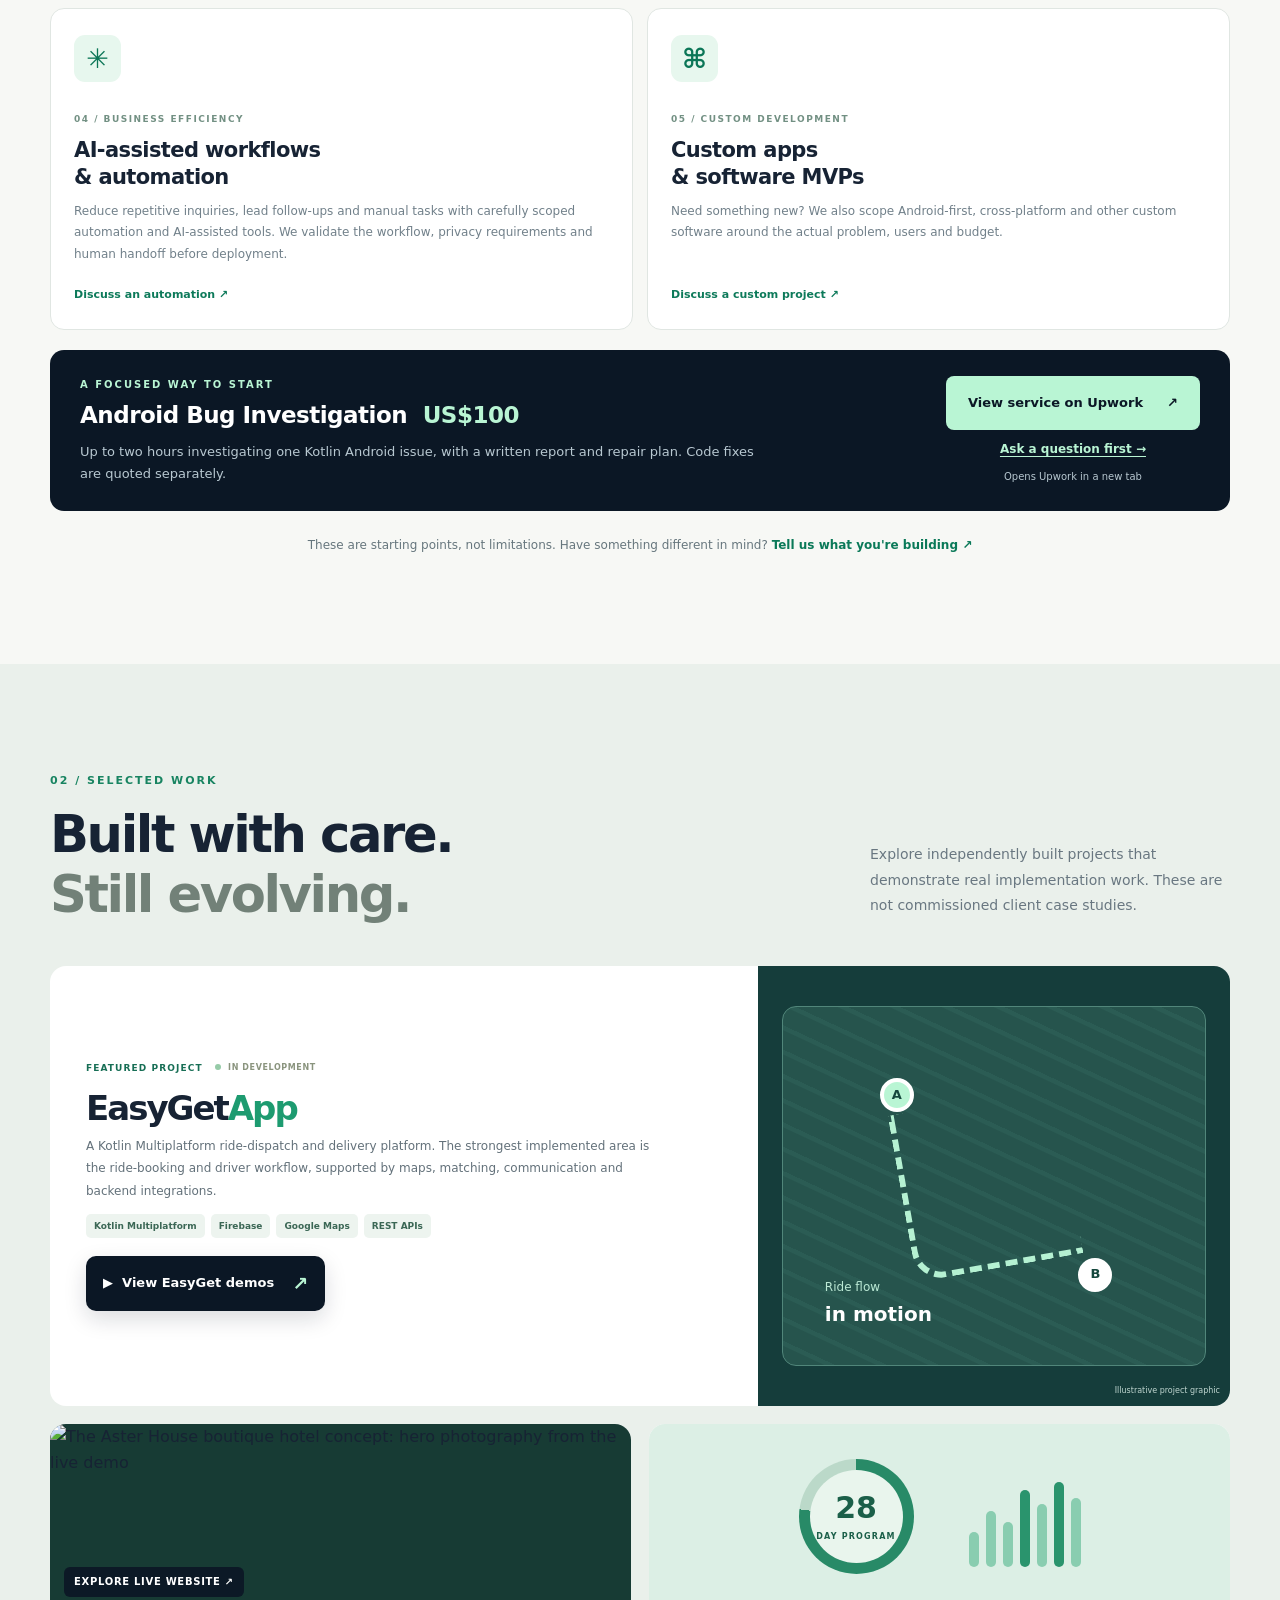
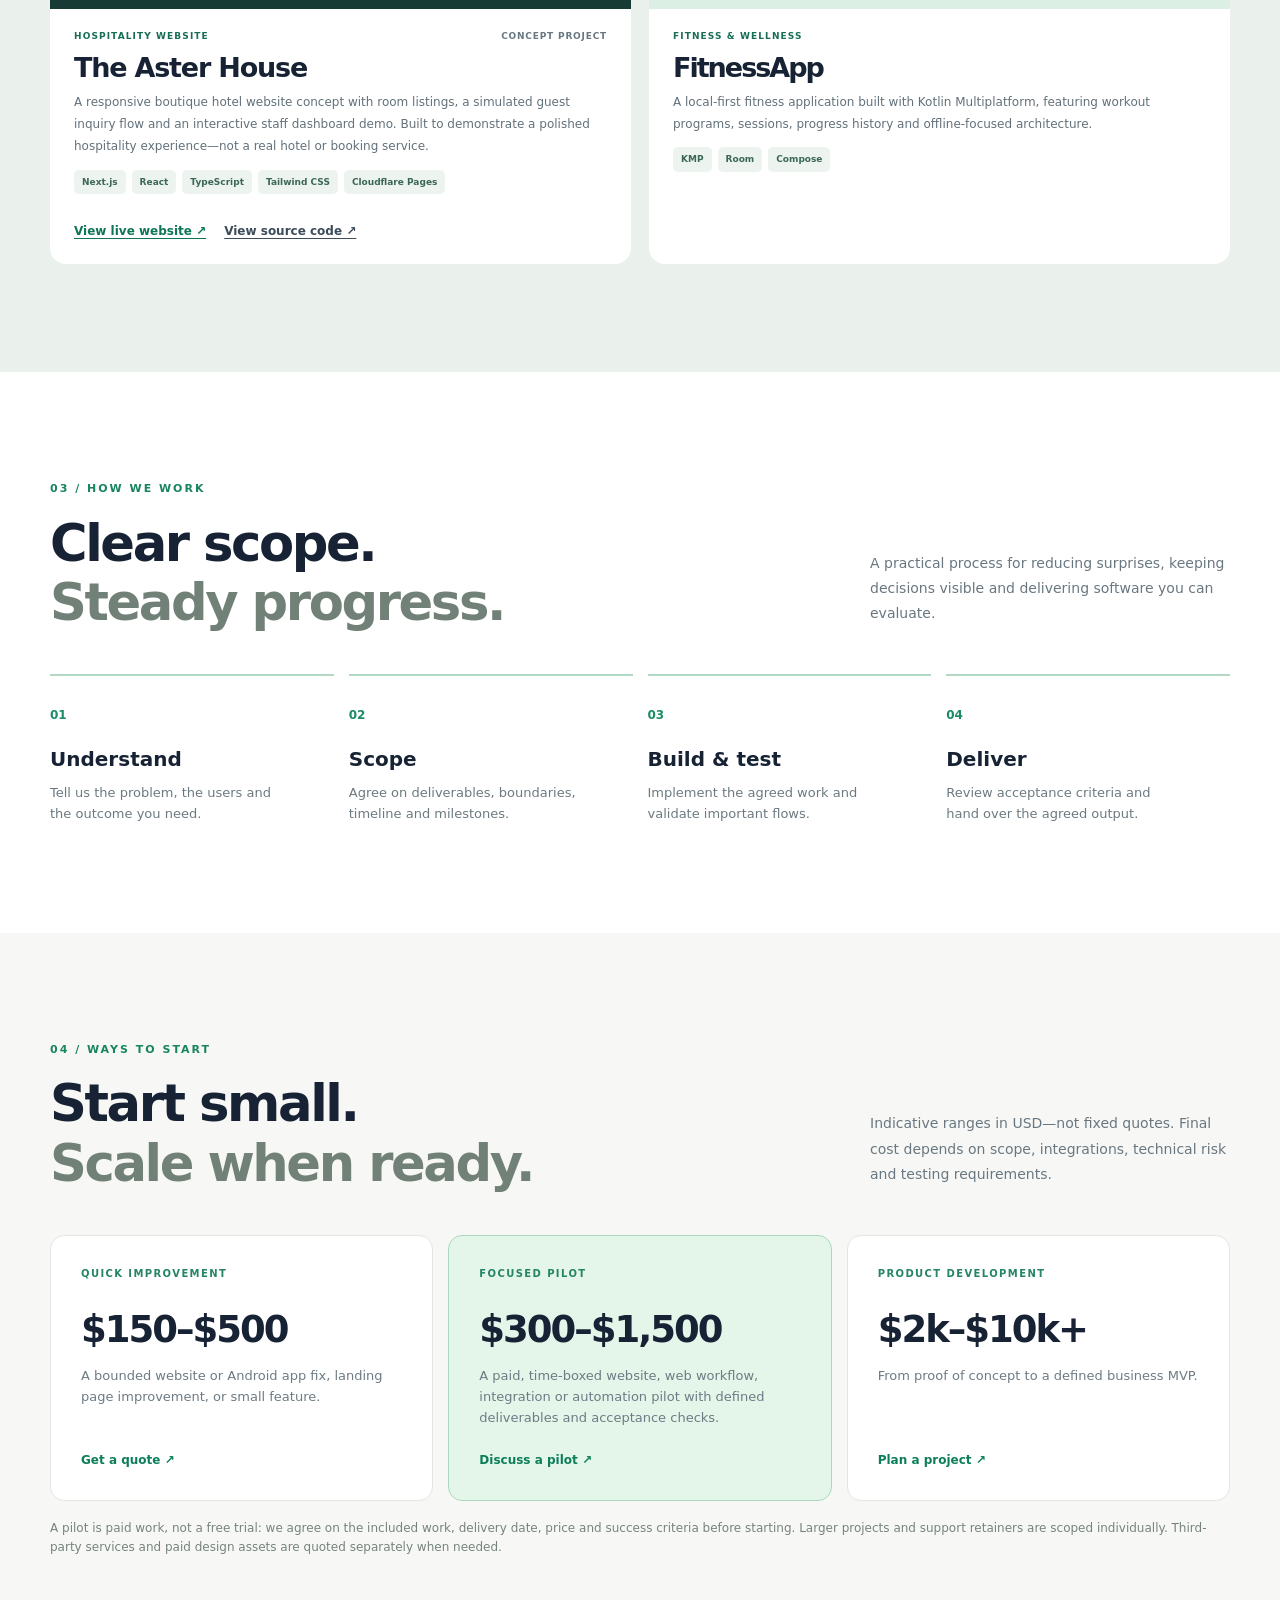
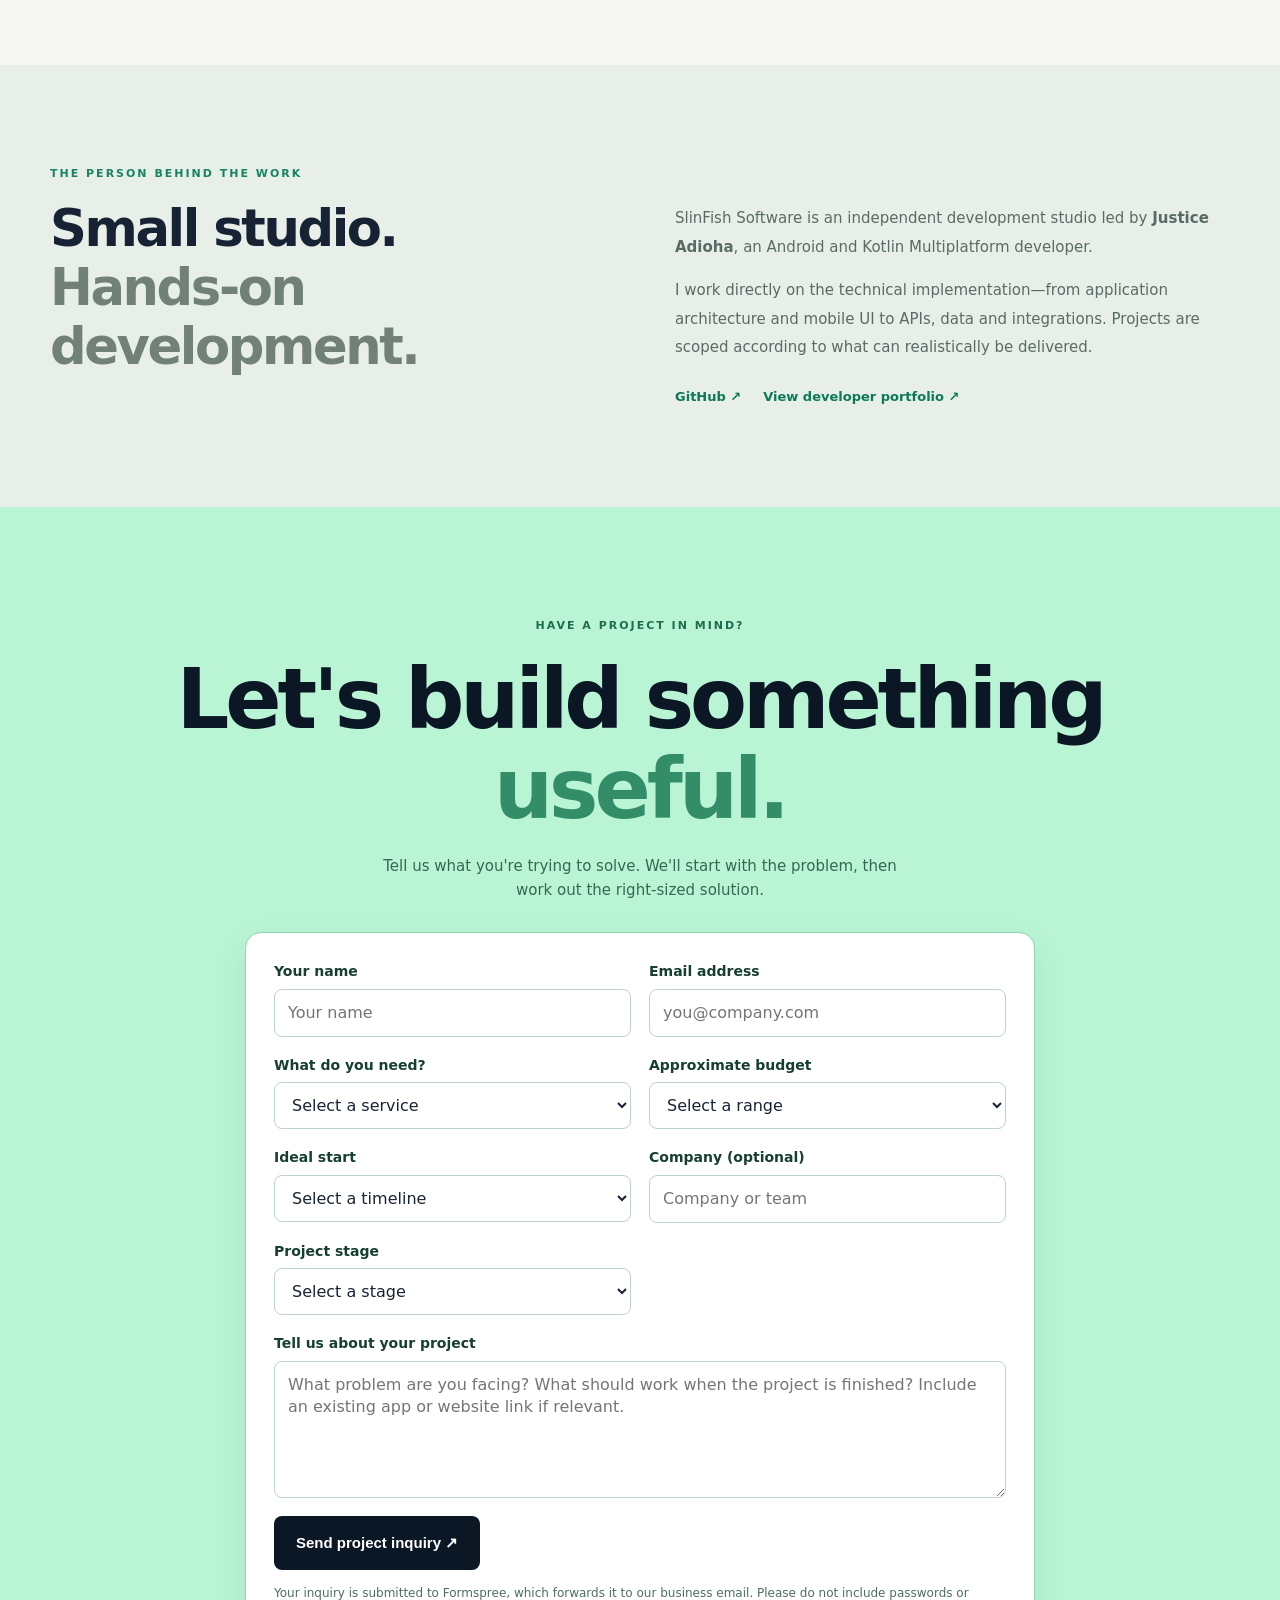
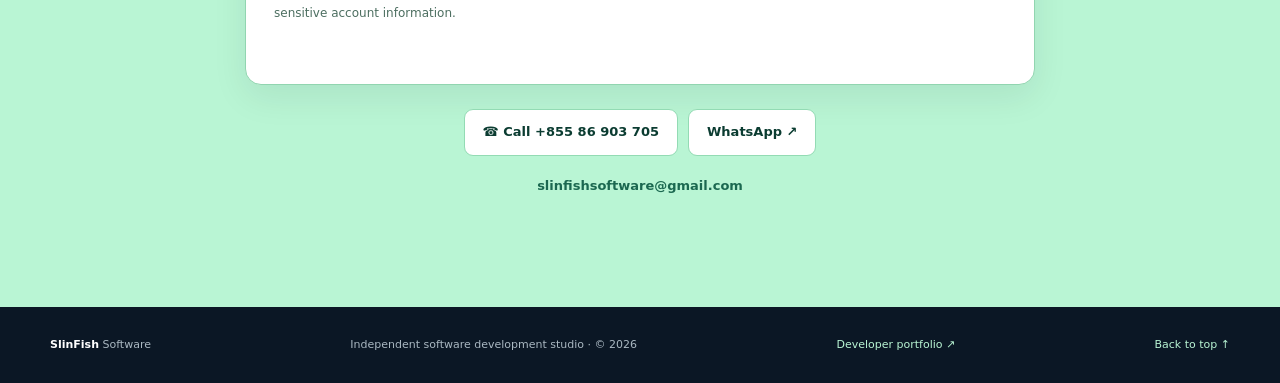
==== commit 6fcd3490: "Move Android investigation into separate offer panel" ====
--- a/index.html
+++ b/index.html
@@ -52,11 +52,15 @@
         <div class="section-top"><div><p class="kicker">01 / WHAT WE DO</p><h2>Right-sized solutions.<br><span>Real business impact.</span></h2></div><p class="section-aside">From a single broken feature to a new product, we focus on the software your business actually needs—not unnecessary complexity.</p></div>
         <div class="service-grid">
           <article class="service-card"><span class="service-icon">▣</span><div class="service-index">01 / WEB DEVELOPMENT</div><h3>Business websites<br>& web applications</h3><p>Responsive business websites, inquiry and booking-request forms, and scoped web dashboards. We define the content, functionality, integrations and testing before development.</p><a href="#contact">Discuss a web project ↗</a></article>
-          <article class="service-card service-feature"><span class="service-icon">⚙</span><div class="service-index">02 / ANDROID APP SUPPORT</div><h3>Android fixes<br>& maintenance</h3><p>Have a broken feature, recurring crash or unfinished Android app? We investigate the issue, agree on a focused fix and test the affected workflow.</p><div class="service-tags"><span>Bug fixes</span><span>Performance</span><span>Kotlin</span></div><a href="https://www.upwork.com/services/product/development-it-a-kotlin-android-bug-investigation-and-clear-repair-plan-2118594129985473476?ref=project_share" target="_blank" rel="noopener noreferrer">Android Bug Investigation — $100 on Upwork ↗</a><p style="margin:12px 0 0">Up to two hours investigating one Kotlin Android issue, plus a written report and repair plan. Code fixes are quoted separately.</p><a href="#contact" style="margin-top:12px">Discuss an app fix ↗</a></article>
+          <article class="service-card service-feature"><span class="service-icon">⚙</span><div class="service-index">02 / ANDROID APP SUPPORT</div><h3>Android fixes<br>& maintenance</h3><p>Have a broken feature, recurring crash or unfinished Android app? We investigate the issue, agree on a focused fix and test the affected workflow.</p><div class="service-tags"><span>Bug fixes</span><span>Performance</span><span>Kotlin</span></div><a href="#contact">Discuss an app fix ↗</a></article>
           <article class="service-card"><span class="service-icon">⇄</span><div class="service-index">03 / CONNECTED SYSTEMS</div><h3>Backend & API<br>integrations</h3><p>Connect your app to an API, payments, Firebase, maps or notifications. We start with one defined integration and a clear way to verify it works.</p><a href="#contact">Discuss an integration ↗</a></article>
           <article class="service-card"><span class="service-icon">✳</span><div class="service-index">04 / BUSINESS EFFICIENCY</div><h3>AI-assisted workflows<br>& automation</h3><p>Reduce repetitive inquiries, lead follow-ups and manual tasks with carefully scoped automation and AI-assisted tools. We validate the workflow, privacy requirements and human handoff before deployment.</p><a href="#contact">Discuss an automation ↗</a></article>
           <article class="service-card"><span class="service-icon">⌘</span><div class="service-index">05 / CUSTOM DEVELOPMENT</div><h3>Custom apps<br>& software MVPs</h3><p>Need something new? We also scope Android-first, cross-platform and other custom software around the actual problem, users and budget.</p><a href="#contact">Discuss a custom project ↗</a></article>
         </div>
+        <aside class="android-offer" aria-labelledby="android-offer-title">
+          <div class="android-offer-copy"><p class="kicker">A FOCUSED WAY TO START</p><h3 id="android-offer-title">Android Bug Investigation <span>US$100</span></h3><p>Up to two hours investigating one Kotlin Android issue, with a written report and repair plan. Code fixes are quoted separately.</p></div>
+          <div class="android-offer-actions"><a class="btn btn-mint" href="https://www.upwork.com/services/product/development-it-a-kotlin-android-bug-investigation-and-clear-repair-plan-2118594129985473476?ref=project_share" target="_blank" rel="noopener noreferrer">View service on Upwork <span aria-hidden="true">↗</span></a><a class="android-offer-question" href="#contact">Ask a question first →</a><small>Opens Upwork in a new tab</small></div>
+        </aside>
         <p class="services-footnote">These are starting points, not limitations. Have something different in mind? <a href="#contact">Tell us what you're building ↗</a></p>
       </div>
     </section>
--- a/style.css
+++ b/style.css
@@ -114,3 +114,23 @@
  .work-grid{grid-template-rows:none;align-items:start}
  .work-grid>.work-card{height:auto;max-height:none}
 }
+
+/* Compact services and a distinct, actionable Android investigation offer. */
+@media(min-width:1101px){
+ .service-grid{grid-template-columns:repeat(6,minmax(0,1fr))}
+ .service-grid>.service-card{grid-column:span 2;min-height:0}
+ .service-grid>.service-card:nth-child(n+4){grid-column:span 3}
+}
+.service-grid>.service-card{min-width:0}
+.android-offer{display:flex;align-items:center;justify-content:space-between;gap:32px;margin-top:20px;padding:26px 30px;border-radius:14px;background:var(--navy);color:#fff}
+.android-offer-copy{max-width:680px;min-width:0}
+.android-offer .kicker{color:var(--mint);font-size:10px;margin:0 0 8px}
+.android-offer h3{font-size:23px;line-height:1.3;letter-spacing:-.5px;margin:0 0 10px}
+.android-offer h3 span{display:inline-block;color:var(--mint);margin-left:8px}
+.android-offer-copy>p:last-child{color:#b8c8d1;font-size:13px;line-height:1.7;margin:0}
+.android-offer-actions{display:flex;flex-direction:column;align-items:center;gap:10px;flex-shrink:0}
+.android-offer-actions .btn{font-size:13px;white-space:nowrap}
+.android-offer-question{color:var(--mint);font-size:12px;font-weight:750;text-decoration:underline;text-underline-offset:3px}
+.android-offer-actions small{font-size:10px;color:#b8c8d1}
+.android-offer a:focus-visible{outline:3px solid #fff;outline-offset:4px}
+@media(max-width:760px){.android-offer{align-items:stretch;flex-direction:column;gap:20px;padding:24px}.android-offer-actions{align-items:flex-start}.android-offer-actions .btn{width:100%;white-space:normal}.android-offer h3{font-size:21px}}
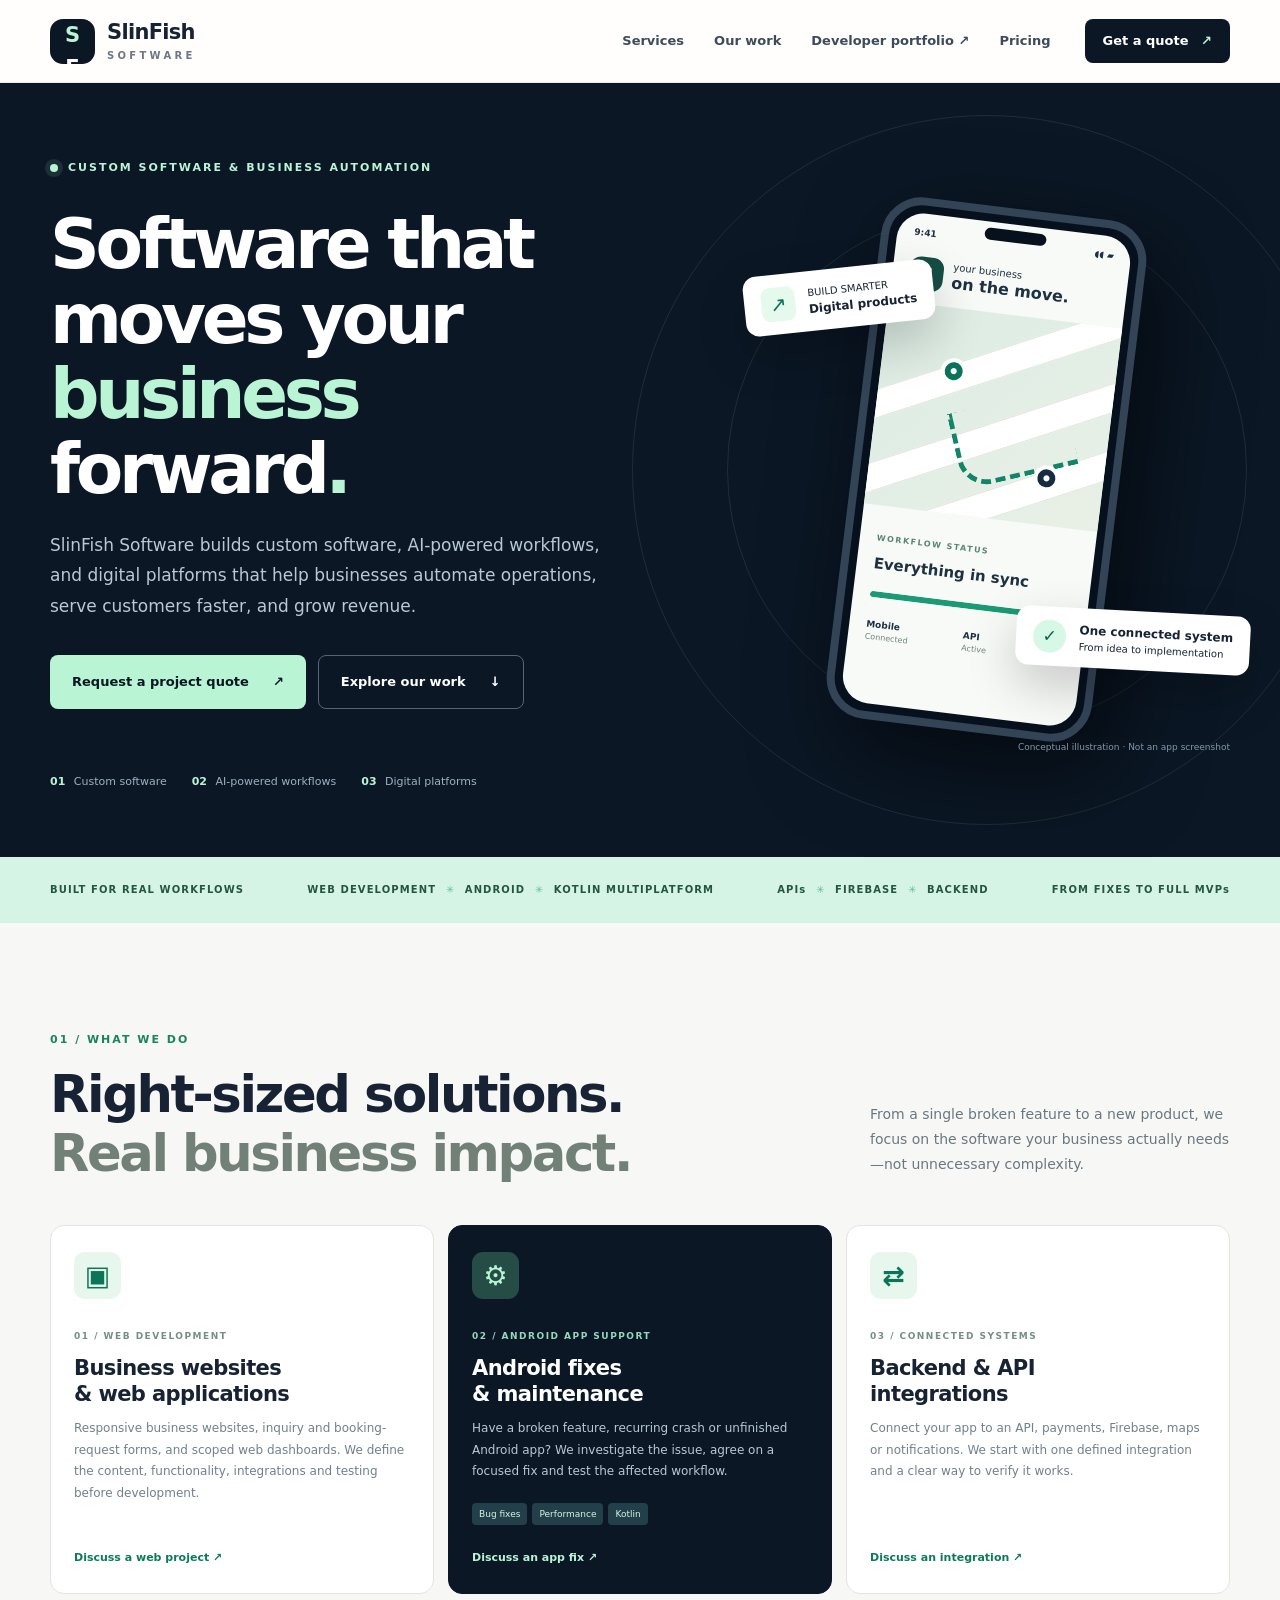
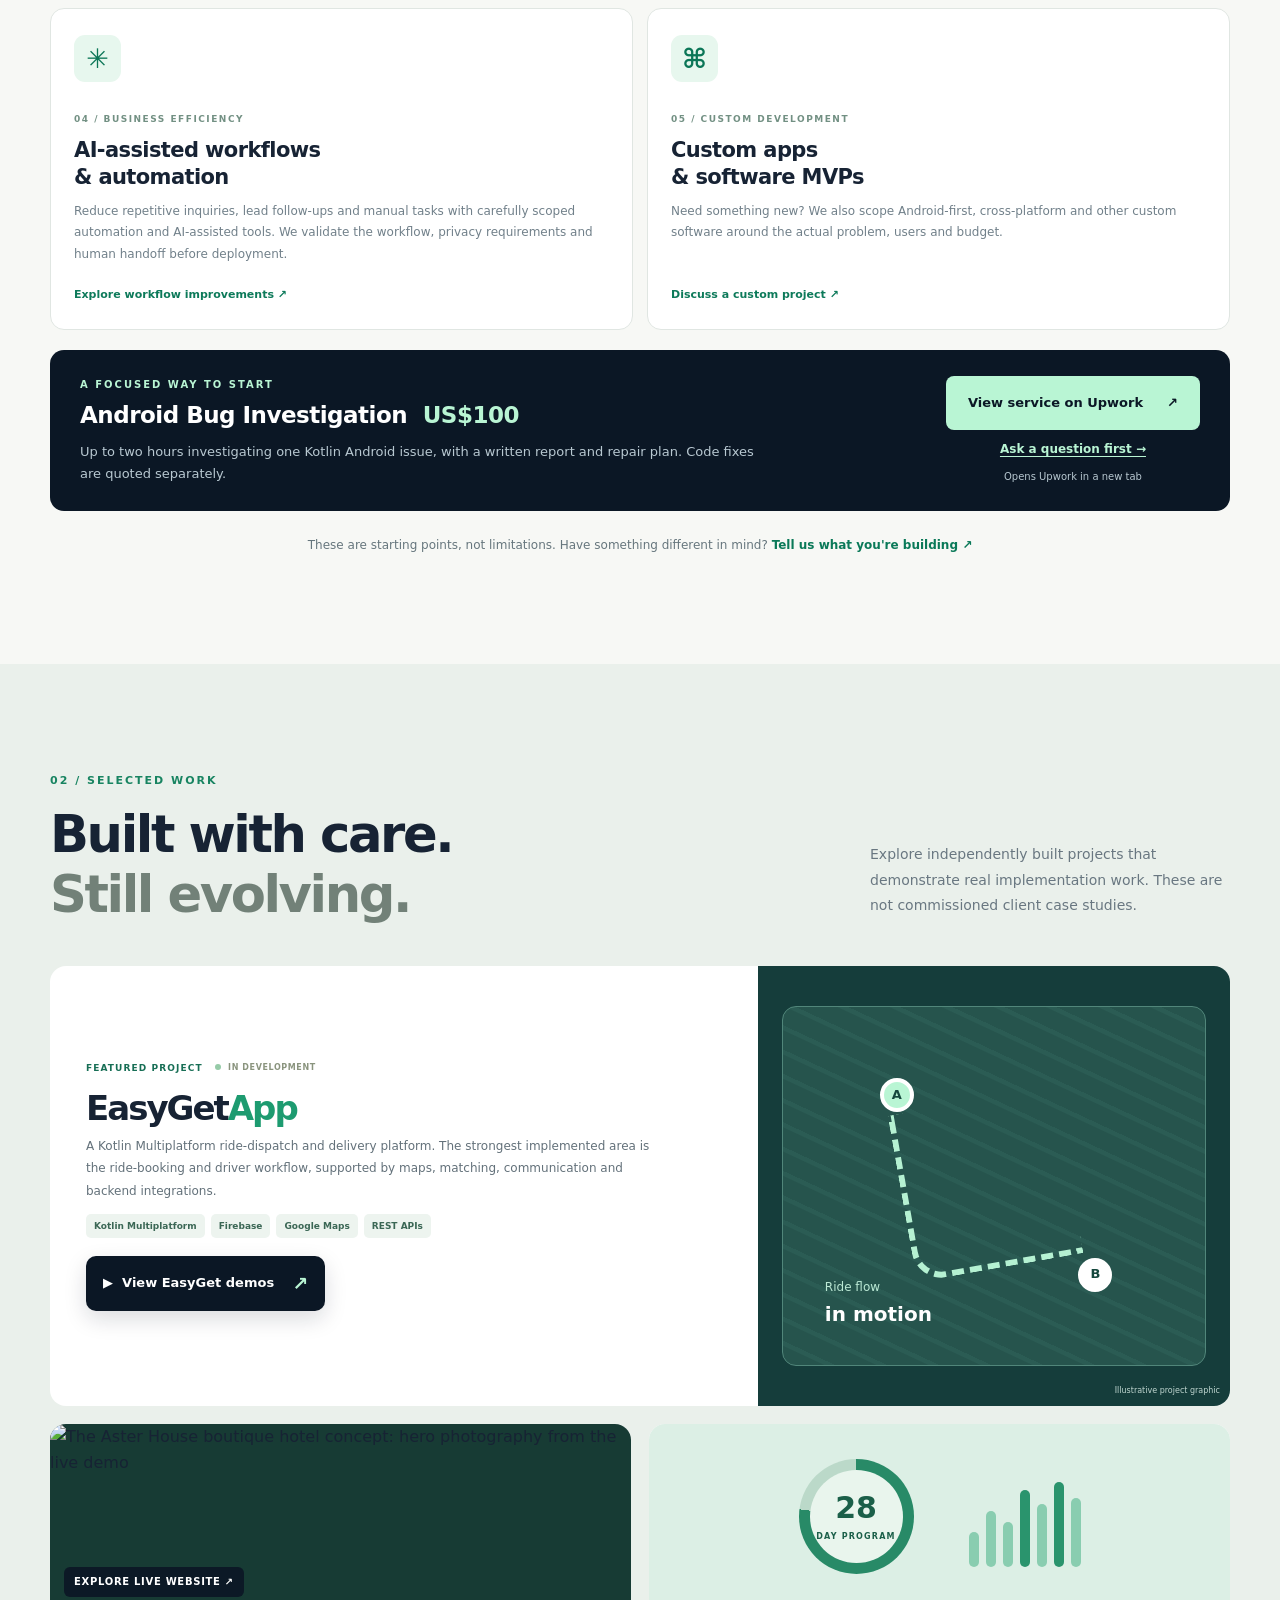
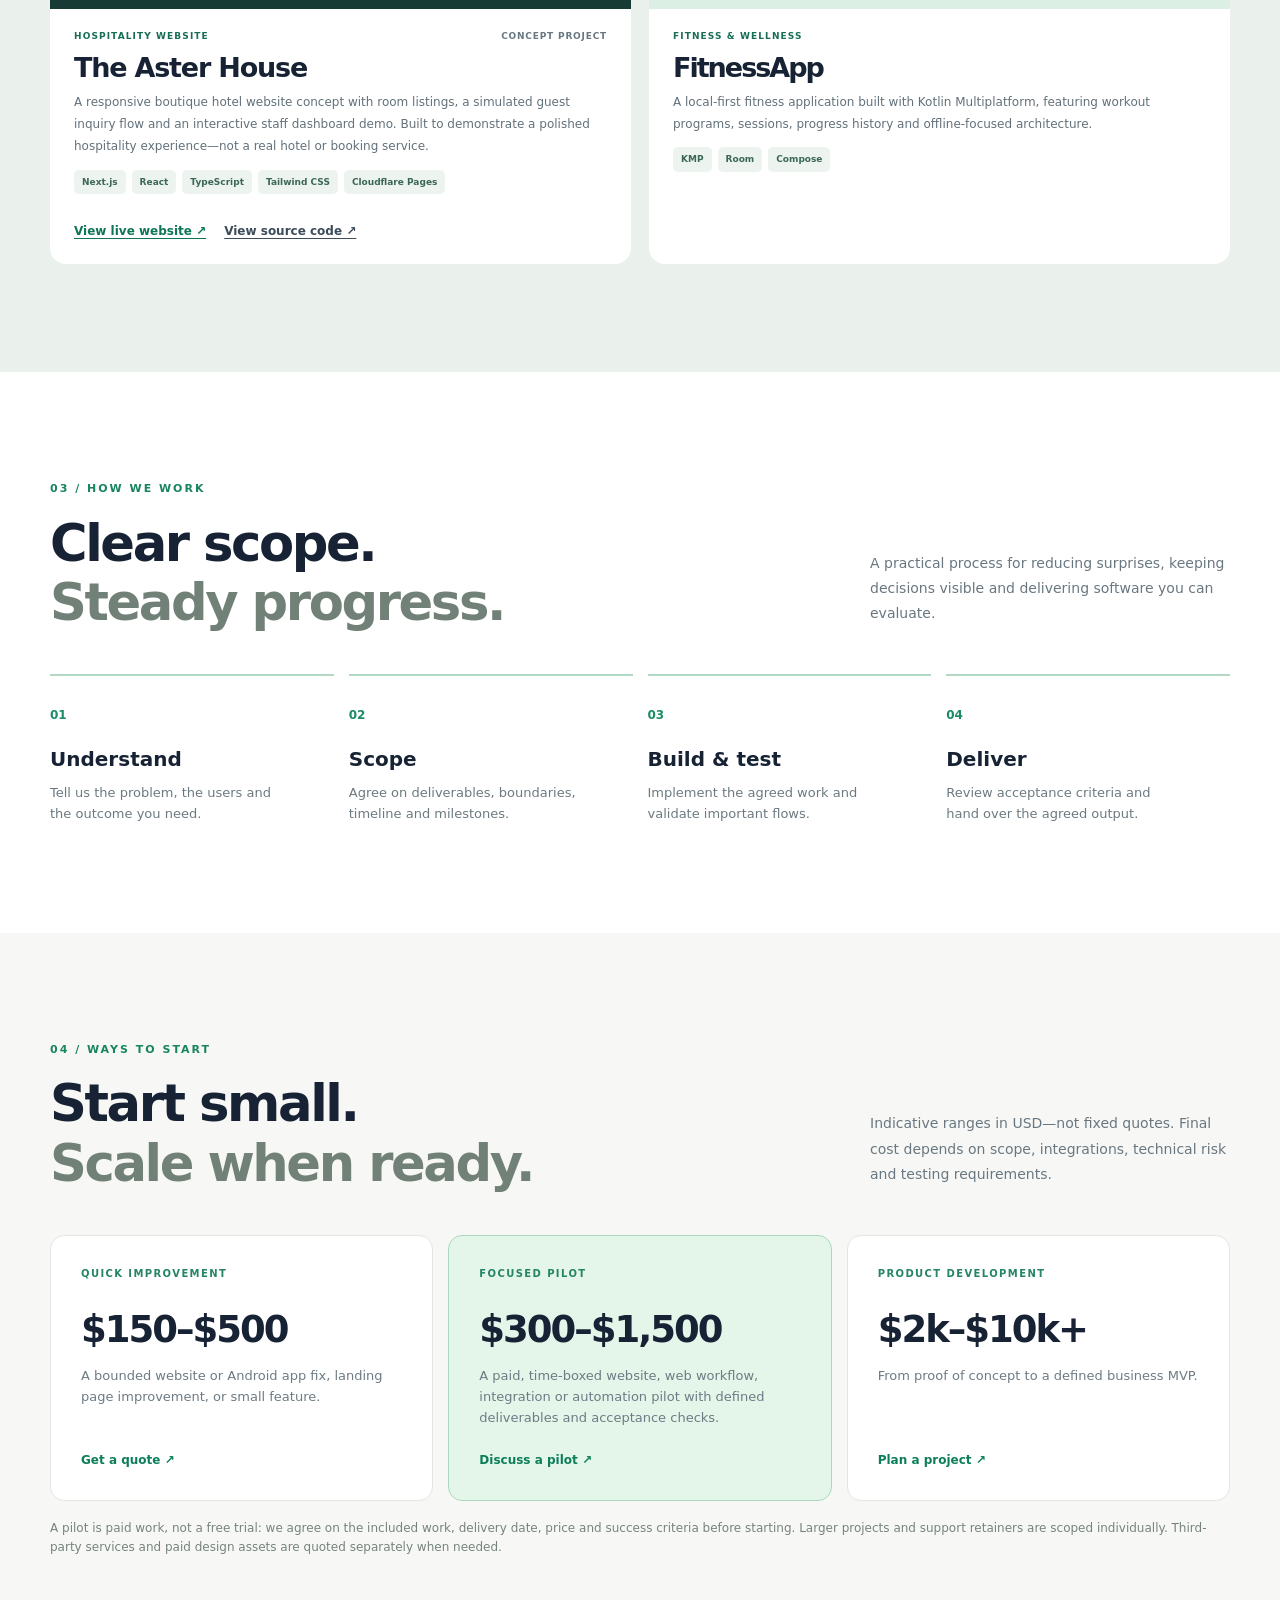
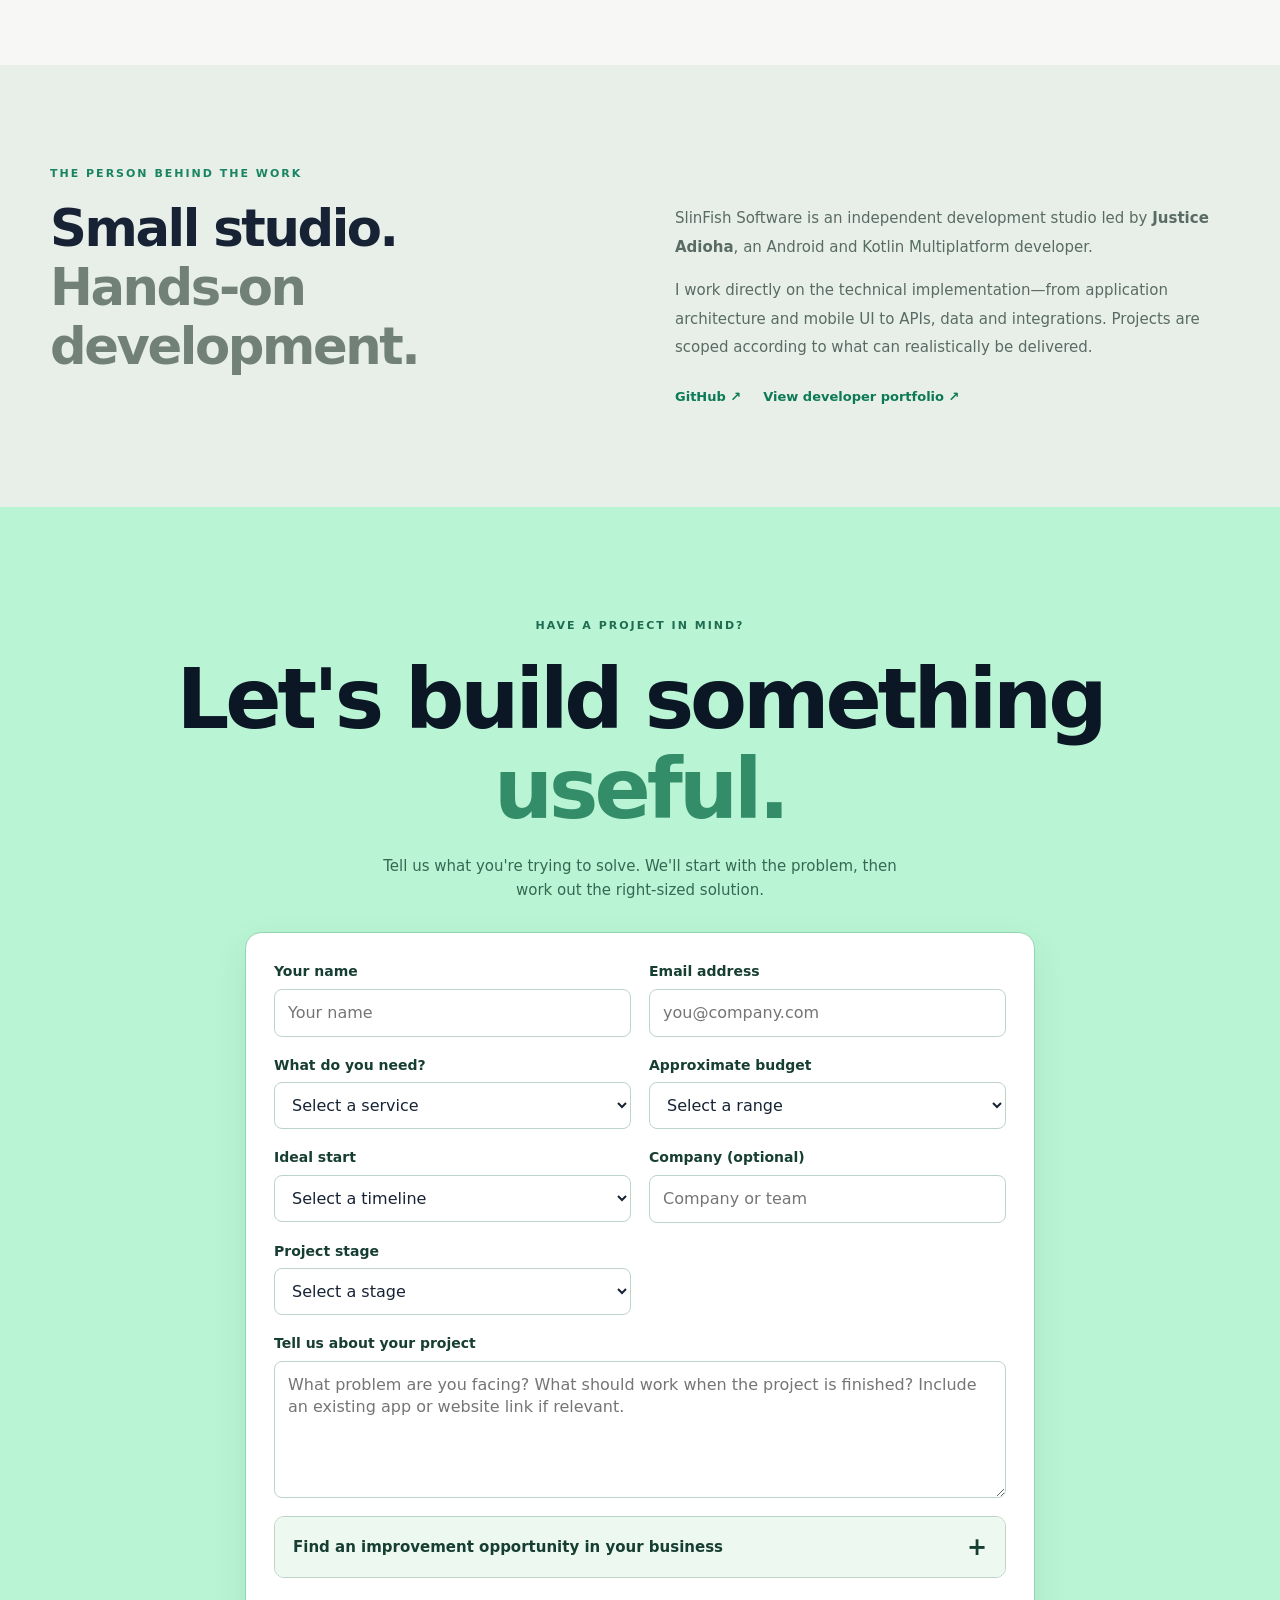
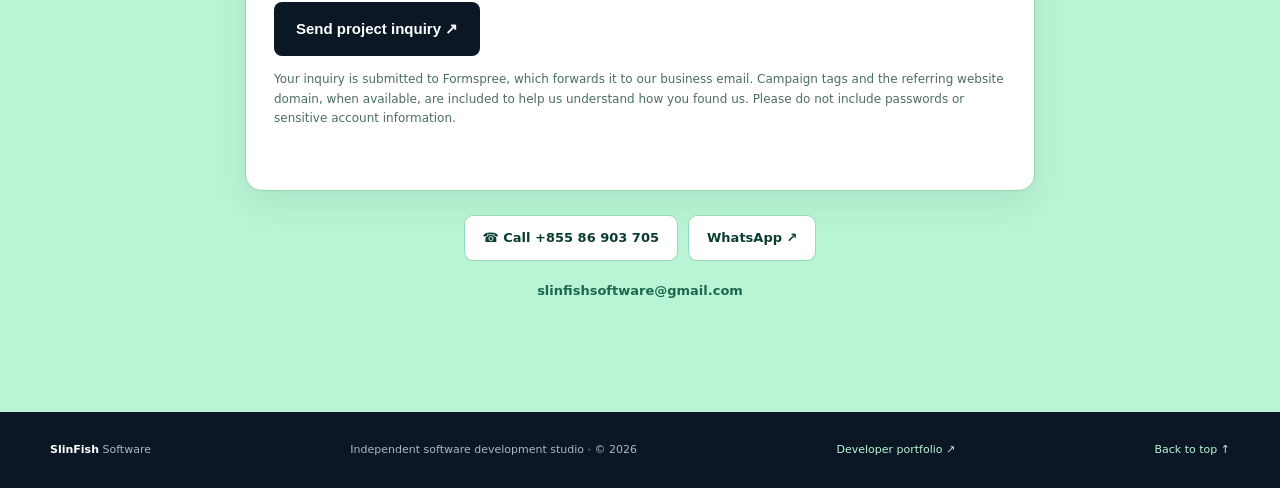
==== commit b3a98a51: "Add business discovery questions and campaign attribution to inquiry form" ====
--- a/index.html
+++ b/index.html
@@ -5,7 +5,7 @@
   <meta name="viewport" content="width=device-width, initial-scale=1" />
   <meta name="description" content="SlinFish Software builds custom software, AI-powered workflows, and digital platforms that help businesses automate operations, serve customers faster, and grow revenue." />
   <title>SlinFish Software | Custom Software, AI Workflows & Digital Platforms</title>
-  <link rel="stylesheet" href="style.css" />
+  <link rel="stylesheet" href="style.css?v=20261106-discovery" />
 </head>
 <body>
   <header class="header">
@@ -54,7 +54,7 @@
           <article class="service-card"><span class="service-icon">▣</span><div class="service-index">01 / WEB DEVELOPMENT</div><h3>Business websites<br>& web applications</h3><p>Responsive business websites, inquiry and booking-request forms, and scoped web dashboards. We define the content, functionality, integrations and testing before development.</p><a href="#contact">Discuss a web project ↗</a></article>
           <article class="service-card service-feature"><span class="service-icon">⚙</span><div class="service-index">02 / ANDROID APP SUPPORT</div><h3>Android fixes<br>& maintenance</h3><p>Have a broken feature, recurring crash or unfinished Android app? We investigate the issue, agree on a focused fix and test the affected workflow.</p><div class="service-tags"><span>Bug fixes</span><span>Performance</span><span>Kotlin</span></div><a href="#contact">Discuss an app fix ↗</a></article>
           <article class="service-card"><span class="service-icon">⇄</span><div class="service-index">03 / CONNECTED SYSTEMS</div><h3>Backend & API<br>integrations</h3><p>Connect your app to an API, payments, Firebase, maps or notifications. We start with one defined integration and a clear way to verify it works.</p><a href="#contact">Discuss an integration ↗</a></article>
-          <article class="service-card"><span class="service-icon">✳</span><div class="service-index">04 / BUSINESS EFFICIENCY</div><h3>AI-assisted workflows<br>& automation</h3><p>Reduce repetitive inquiries, lead follow-ups and manual tasks with carefully scoped automation and AI-assisted tools. We validate the workflow, privacy requirements and human handoff before deployment.</p><a href="#contact">Discuss an automation ↗</a></article>
+          <article class="service-card"><span class="service-icon">✳</span><div class="service-index">04 / BUSINESS EFFICIENCY</div><h3>AI-assisted workflows<br>& automation</h3><p>Reduce repetitive inquiries, lead follow-ups and manual tasks with carefully scoped automation and AI-assisted tools. We validate the workflow, privacy requirements and human handoff before deployment.</p><a href="#discovery">Explore workflow improvements ↗</a></article>
           <article class="service-card"><span class="service-icon">⌘</span><div class="service-index">05 / CUSTOM DEVELOPMENT</div><h3>Custom apps<br>& software MVPs</h3><p>Need something new? We also scope Android-first, cross-platform and other custom software around the actual problem, users and budget.</p><a href="#contact">Discuss a custom project ↗</a></article>
         </div>
         <aside class="android-offer" aria-labelledby="android-offer-title">
@@ -107,13 +107,63 @@
     <label>Project stage <select name="stage" required><option value="">Select a stage</option><option>Existing app or system needs fixing</option><option>New project, requirements defined</option><option>Early idea, need help defining scope</option></select></label>
   </div>
   <label>Tell us about your project <textarea name="details" rows="5" required maxlength="3000" placeholder="What problem are you facing? What should work when the project is finished? Include an existing app or website link if relevant."></textarea></label>
+  <details id="discovery" class="discovery-section">
+    <summary>Find an improvement opportunity in your business <span aria-hidden="true">+</span></summary>
+    <div class="discovery-content"><h3>Tell us how your business works</h3><p>These six optional questions help us understand the problem before suggesting software, automation or AI. Answer what you can; estimates are welcome. Discovery is free. Any implementation is scoped and quoted separately.</p>
+    <div class="inquiry-grid">
+      <label>Which repetitive task takes the most staff time? <span class="discovery-optional">Optional</span><textarea name="discovery_task" rows="3" maxlength="1000" placeholder="For example: answering the same questions, scheduling, payroll or data entry."></textarea></label>
+      <label>Where do customer inquiries or sales opportunities get missed? <span class="discovery-optional">Optional</span><textarea name="discovery_missed_opportunities" rows="3" maxlength="1000" placeholder="For example: unanswered messages, slow replies or follow-ups that are forgotten."></textarea></label>
+      <label>How frequently does this happen? <span class="discovery-optional">Optional</span><textarea name="discovery_frequency" rows="3" maxlength="1000" placeholder="Daily, weekly, or approximately how many times?"></textarea></label>
+      <label>What does the current process cost in time or money? <span class="discovery-optional">Optional</span><textarea name="discovery_cost" rows="3" maxlength="1000" placeholder="An estimate is fine: staff hours per week, monthly costs or missed orders."></textarea></label>
+      <label>Who handles it, and what systems do they use? <span class="discovery-optional">Optional</span><textarea name="discovery_people_systems" rows="3" maxlength="1000" placeholder="Roles and tools are enough. Do not include staff personal details or passwords."></textarea></label>
+      <label>What result would make a paid solution worthwhile? <span class="discovery-optional">Optional</span><textarea name="discovery_success" rows="3" maxlength="1000" placeholder="For example: faster replies, fewer errors or five staff hours saved each week."></textarea></label>
+    </div></div>
+  </details>
+  <input type="hidden" name="utm_source" value="">
+  <input type="hidden" name="utm_medium" value="">
+  <input type="hidden" name="utm_campaign" value="">
+  <input type="hidden" name="utm_content" value="">
+  <input type="hidden" name="utm_term" value="">
+  <input type="hidden" name="referrer_domain" value="">
   <button class="btn btn-dark" type="submit">Send project inquiry ↗</button>
-  <p class="inquiry-note">Your inquiry is submitted to Formspree, which forwards it to our business email. Please do not include passwords or sensitive account information.</p>
+  <p class="inquiry-note">Your inquiry is submitted to Formspree, which forwards it to our business email. Campaign tags and the referring website domain, when available, are included to help us understand how you found us. Please do not include passwords or sensitive account information.</p>
   <p id="inquiry-status" class="inquiry-status" role="status" aria-live="polite"></p>
 </form><div class="contact-methods"><a href="tel:+85586903705" aria-label="Call SlinFish Software at +855 86 903 705">☎ Call +855 86 903 705</a><a href="https://wa.me/85586903705?text=Hello%20SlinFish%20Software%2C%20I%27d%20like%20to%20discuss%20a%20project." target="_blank" rel="noopener noreferrer">WhatsApp ↗</a></div><a class="contact-email" href="mailto:slinfishsoftware@gmail.com">slinfishsoftware@gmail.com</a></div></section>
   </main>
   <footer class="footer"><div class="wrap footer-inner"><span><strong>SlinFish</strong> Software</span><span>Independent software development studio · © 2026</span><a href="developer.html">Developer portfolio ↗</a><a href="#home">Back to top ↑</a></div></footer>
   <script>const b=document.querySelector('.menu-button');const n=document.querySelector('.nav-links');b.addEventListener('click',()=>{const o=n.classList.toggle('open');b.setAttribute('aria-expanded',String(o));});n.querySelectorAll('a').forEach(a=>a.addEventListener('click',()=>{n.classList.remove('open');b.setAttribute('aria-expanded','false')}));</script>
+  <script>
+  (() => {
+    const form = document.getElementById('project-inquiry');
+    const discovery = document.getElementById('discovery');
+    const openDiscovery = () => { if (location.hash === '#discovery') discovery.open = true; };
+    openDiscovery();
+    window.addEventListener('hashchange', openDiscovery);
+    const keys = ['utm_source', 'utm_medium', 'utm_campaign', 'utm_content', 'utm_term'];
+    const params = new URLSearchParams(location.search);
+    const clean = value => String(value || '').replace(/[\u0000-\u001f\u007f]/g, '').slice(0, 200);
+    let campaign = {};
+    // Retain only campaign tags for this tab's session; never store the full URL.
+    try { campaign = JSON.parse(sessionStorage.getItem('slinfish_campaign_v1') || '{}'); }
+    catch (_) { campaign = {}; }
+    if (!campaign || typeof campaign !== 'object' || Array.isArray(campaign)) campaign = {};
+    if (keys.some(key => params.has(key))) {
+      campaign = Object.fromEntries(keys.map(key => [key, clean(params.get(key))]));
+      try { sessionStorage.setItem('slinfish_campaign_v1', JSON.stringify(campaign)); } catch (_) {}
+    }
+    for (const key of keys) {
+      const input = form.elements.namedItem(key);
+      input.value = input.defaultValue = clean(campaign[key]);
+    }
+    let referrer = '';
+    try {
+      const url = new URL(document.referrer);
+      if (url.hostname !== location.hostname) referrer = url.hostname;
+    } catch (_) {}
+    const referrerInput = form.elements.namedItem('referrer_domain');
+    referrerInput.value = referrerInput.defaultValue = clean(referrer);
+  })();
+  </script>
   <script>
   (() => {
     const form = document.getElementById('project-inquiry');
--- a/style.css
+++ b/style.css
@@ -134,3 +134,18 @@
 .android-offer-actions small{font-size:10px;color:#b8c8d1}
 .android-offer a:focus-visible{outline:3px solid #fff;outline-offset:4px}
 @media(max-width:760px){.android-offer{align-items:stretch;flex-direction:column;gap:20px;padding:24px}.android-offer-actions{align-items:flex-start}.android-offer-actions .btn{width:100%;white-space:normal}.android-offer h3{font-size:21px}}
+
+/* Optional business discovery stays inside the existing inquiry submission. */
+#contact,#discovery{scroll-margin-top:100px}
+.contact-section .discovery-section{margin:6px 0 24px;border:1px solid #bdd4c8;border-radius:10px;overflow:hidden}
+.discovery-section>summary{display:flex;align-items:center;justify-content:space-between;gap:16px;list-style:none;cursor:pointer;padding:18px;color:#173e32;background:#edf8f1;font-size:15px;font-weight:800}
+.discovery-section>summary::-webkit-details-marker{display:none}
+.discovery-section>summary>span{font-size:24px;line-height:1;transition:transform .15s}
+.discovery-section[open]>summary>span{transform:rotate(45deg)}
+.discovery-section>summary:focus-visible{outline:3px solid #218c69;outline-offset:-3px}
+.discovery-content{padding:20px 18px 0}
+.discovery-content h3{font-size:20px;line-height:1.3;margin:0 0 10px;color:#173e32}
+.discovery-content>p{font-size:13px;color:#4c6e60;line-height:1.7;margin:0 0 20px}
+.contact-section .contact-inner .discovery-section textarea{min-height:110px}
+.discovery-optional{font-size:11px;color:#61766a;font-weight:400}
+@media(max-width:640px){#contact,#discovery{scroll-margin-top:86px}.discovery-section>summary{padding:16px;font-size:14px}.discovery-content{padding:18px 14px 0}}
